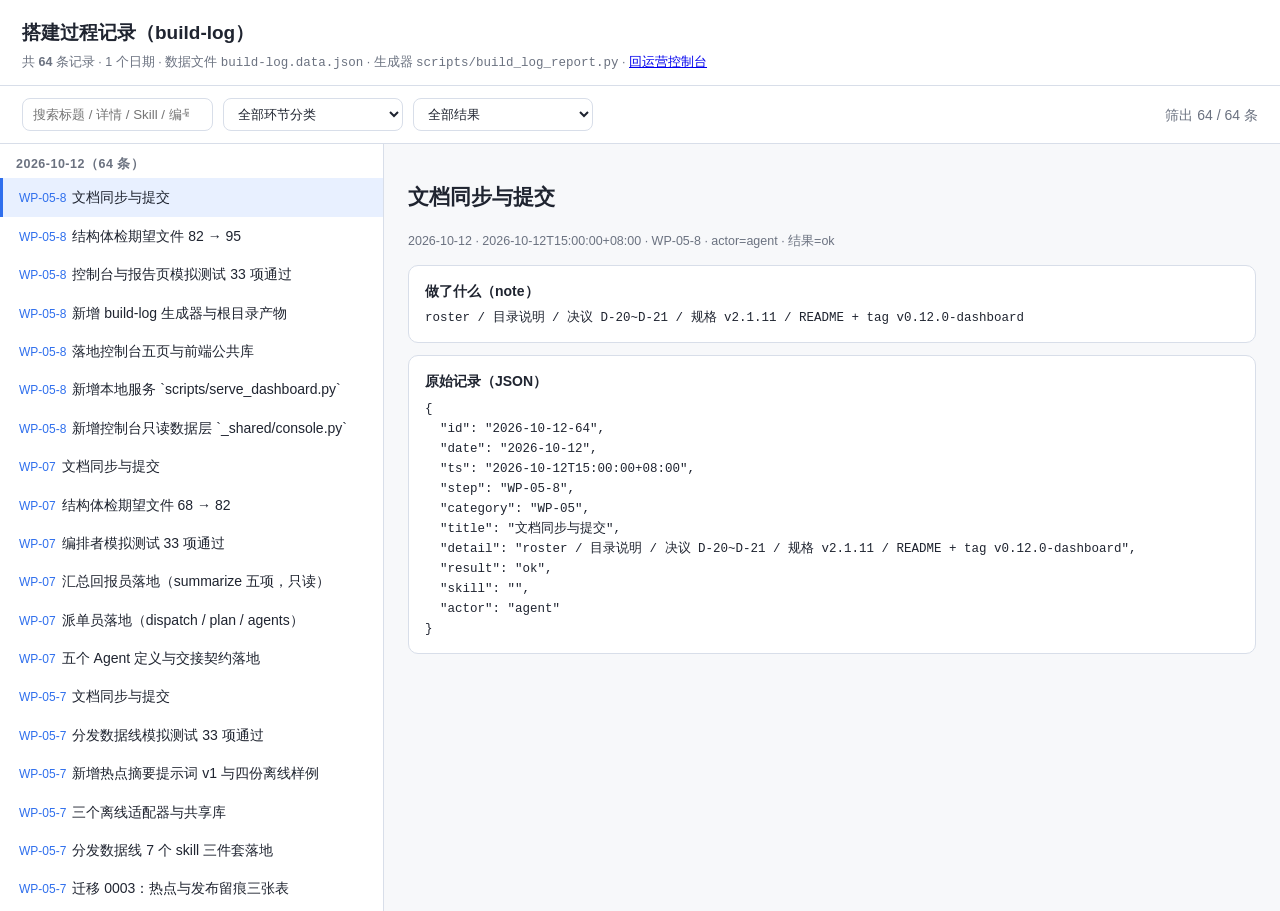
==== build-log.html @ 04adb306 "feat(dashboard): WP-05 步骤 8 —— 运营控制台五页、只读数据层与本地服务、搭建过程报告页（N013）" ====
<!DOCTYPE html>
<!-- 文件用途：搭建过程报告页（build-log）—— 由 scripts/build_log_report.py 从 logs/*.jsonl 生成，不要手改本文件（R-L2-06）。
     页面结构：左侧日期与标题列表（按日期倒序）| 右侧所选条目的实现轨迹 | 顶部搜索与分类查询。
     数据来源：本目录 build-log.data.json（同一份数据也内联在下方，便于 file:// 直接打开）。 -->
<html lang="zh-CN">
<head>
<meta charset="utf-8">
<meta name="viewport" content="width=device-width, initial-scale=1">
<title>搭建过程记录（build-log）</title>
<style>
  /* 区块：全局与排版 */
  :root { color-scheme: light dark; --line: #d8dee9; --bg: #f7f8fa; --fg: #1f2430; --accent: #2f6fed; --muted: #6b7280; }
  * { box-sizing: border-box; }
  body { margin: 0; font: 14px/1.6 -apple-system, "PingFang SC", "Microsoft YaHei", sans-serif; background: var(--bg); color: var(--fg); }
  header { padding: 18px 22px 12px; background: #fff; border-bottom: 1px solid var(--line); }
  h1 { margin: 0 0 4px; font-size: 19px; }
  .sub { color: var(--muted); font-size: 12.5px; }
  /* 区块：搜索与分类查询 */
  .tools { display: flex; gap: 10px; flex-wrap: wrap; padding: 12px 22px; background: #fff; border-bottom: 1px solid var(--line); }
  .tools input, .tools select { padding: 7px 10px; border: 1px solid var(--line); border-radius: 8px; background: #fff; color: var(--fg); min-width: 180px; }
  .tools .count { margin-left: auto; color: var(--muted); align-self: center; }
  /* 区块：左右分栏 */
  main { display: grid; grid-template-columns: minmax(260px, 30%) 1fr; gap: 0; height: calc(100vh - 132px); }
  .left { overflow: auto; border-right: 1px solid var(--line); background: #fff; }
  .right { overflow: auto; padding: 18px 24px; }
  .date { padding: 10px 16px 4px; font-weight: 600; color: var(--muted); font-size: 12.5px; letter-spacing: .04em; }
  .item { display: block; width: 100%; text-align: left; padding: 8px 16px; border: 0; background: none; cursor: pointer; color: inherit; font: inherit; border-left: 3px solid transparent; }
  .item:hover { background: #f0f4ff; }
  .item.active { background: #e8f0ff; border-left-color: var(--accent); }
  .item .step { color: var(--accent); font-size: 12px; margin-right: 6px; }
  .item.bad .step { color: #c0392b; }
  /* 区块：右侧详情 */
  .detail h2 { margin: 0 0 6px; font-size: 17px; }
  .meta { color: var(--muted); font-size: 12.5px; margin-bottom: 14px; }
  .card { background: #fff; border: 1px solid var(--line); border-radius: 10px; padding: 14px 16px; margin-bottom: 12px; }
  .card h3 { margin: 0 0 6px; font-size: 14px; }
  .empty { color: var(--muted); }
  pre { white-space: pre-wrap; word-break: break-word; margin: 0; font-family: ui-monospace, SFMono-Regular, Menlo, monospace; font-size: 12.5px; }
  mark { background: #ffe58f; }
</style>
</head>
<body>
<!-- 区块：页头 -->
<header>
  <h1>搭建过程记录（build-log）</h1>
  <div class="sub">共 <b id="total">64</b> 条记录 · <span id="dates">1</span> 个日期 ·
    数据文件 <code>build-log.data.json</code> · 生成器 <code>scripts/build_log_report.py</code> ·
    <a href="dashboard/index.html">回运营控制台</a></div>
</header>
<!-- 区块：搜索与分类查询 -->
<div class="tools">
  <input id="q" type="search" placeholder="搜索标题 / 详情 / Skill / 编号">
  <select id="cat"><option value="">全部环节分类</option></select>
  <select id="res">
    <option value="">全部结果</option>
    <option value="ok">仅成功（ok）</option>
    <option value="failed">仅失败（failed）</option>
  </select>
  <span class="count" id="count"></span>
</div>
<!-- 区块：左栏日期与标题 / 右栏详情 -->
<main>
  <div class="left" id="left"></div>
  <div class="right" id="right"><p class="empty">从左侧点一条记录看它的实现轨迹。</p></div>
</main>
<script>
// 区块：数据（由生成脚本内联，便于 file:// 直接打开；同一份数据另有 build-log.data.json）
window.BUILD_LOG = {"generated_at": "2026-10-12T13:51:29+08:00", "generator": "scripts/build_log_report.py", "title": "搭建过程记录（build-log）", "total": 64, "dates": [{"date": "2026-10-12", "count": 64, "titles": [{"id": "2026-10-12-64", "title": "文档同步与提交", "step": "WP-05-8", "result": "ok"}, {"id": "2026-10-12-63", "title": "结构体检期望文件 82 → 95", "step": "WP-05-8", "result": "ok"}, {"id": "2026-10-12-62", "title": "控制台与报告页模拟测试 33 项通过", "step": "WP-05-8", "result": "ok"}, {"id": "2026-10-12-61", "title": "新增 build-log 生成器与根目录产物", "step": "WP-05-8", "result": "ok"}, {"id": "2026-10-12-60", "title": "落地控制台五页与前端公共库", "step": "WP-05-8", "result": "ok"}, {"id": "2026-10-12-59", "title": "新增本地服务 `scripts/serve_dashboard.py`", "step": "WP-05-8", "result": "ok"}, {"id": "2026-10-12-58", "title": "新增控制台只读数据层 `_shared/console.py`", "step": "WP-05-8", "result": "ok"}, {"id": "2026-10-12-57", "title": "文档同步与提交", "step": "WP-07", "result": "ok"}, {"id": "2026-10-12-56", "title": "结构体检期望文件 68 → 82", "step": "WP-07", "result": "ok"}, {"id": "2026-10-12-55", "title": "编排者模拟测试 33 项通过", "step": "WP-07", "result": "ok"}, {"id": "2026-10-12-54", "title": "汇总回报员落地（summarize 五项，只读）", "step": "WP-07", "result": "ok"}, {"id": "2026-10-12-53", "title": "派单员落地（dispatch / plan / agents）", "step": "WP-07", "result": "ok"}, {"id": "2026-10-12-52", "title": "五个 Agent 定义与交接契约落地", "step": "WP-07", "result": "ok"}, {"id": "2026-10-12-51", "title": "文档同步与提交", "step": "WP-05-7", "result": "ok"}, {"id": "2026-10-12-50", "title": "分发数据线模拟测试 33 项通过", "step": "WP-05-7", "result": "ok"}, {"id": "2026-10-12-49", "title": "新增热点摘要提示词 v1 与四份离线样例", "step": "WP-05-7", "result": "ok"}, {"id": "2026-10-12-48", "title": "三个离线适配器与共享库", "step": "WP-05-7", "result": "ok"}, {"id": "2026-10-12-47", "title": "分发数据线 7 个 skill 三件套落地", "step": "WP-05-7", "result": "ok"}, {"id": "2026-10-12-46", "title": "迁移 0003：热点与发布留痕三张表", "step": "WP-05-7", "result": "ok"}, {"id": "2026-10-12-45", "title": "文档同步与提交", "step": "WP-05-6", "result": "ok"}, {"id": "2026-10-12-44", "title": "视频线模拟测试 22 项通过", "step": "WP-05-6", "result": "ok"}, {"id": "2026-10-12-43", "title": "新增发布准备提示词 v1 与离线样例", "step": "WP-05-6", "result": "ok"}, {"id": "2026-10-12-42", "title": "新增 5 个视频线 skill", "step": "WP-05-6", "result": "ok"}, {"id": "2026-10-12-41", "title": "适配器层接入本地视频能力", "step": "WP-05-6", "result": "ok"}, {"id": "2026-10-12-40", "title": "视频线开工：实测本机 ffmpeg 9.0.2 并写出 _shared/video.py（合成 / 抽帧 / 体检）", "step": "WP-05-6", "result": "ok"}, {"id": "2026-10-12-39", "title": "文档同步与提交", "step": "WP-05-5", "result": "ok"}, {"id": "2026-10-12-38", "title": "结构体检扩展到 47 项期望文件", "step": "WP-05-5", "result": "ok"}, {"id": "2026-10-12-37", "title": "视觉线模拟测试", "step": "WP-05-5", "result": "ok"}, {"id": "2026-10-12-36", "title": "关口枚举扩展", "step": "WP-05-5", "result": "ok"}, {"id": "2026-10-12-35", "title": "离线图像能力", "step": "WP-05-5", "result": "ok"}, {"id": "2026-10-12-34", "title": "视觉线 4 个 skill 落地", "step": "WP-05-5", "result": "ok"}, {"id": "2026-10-12-33", "title": "结构体检扩展到 38 项期望文件", "step": "WP-05-4", "result": "ok"}, {"id": "2026-10-12-32", "title": "文案线模拟测试", "step": "WP-05-4", "result": "ok"}, {"id": "2026-10-12-31", "title": "提示词升 v2 + 假数据样例库", "step": "WP-05-4", "result": "ok"}, {"id": "2026-10-12-30", "title": "文案线 5 个 skill 落地", "step": "WP-05-4", "result": "ok"}, {"id": "2026-10-12-29", "title": "共享库扩展（recording / hitl / workspace_dir）", "step": "WP-05-4", "result": "ok"}, {"id": "2026-10-12-28", "title": "结构体检脚本扩展（三件套检查）", "step": "WP-05-3", "result": "ok"}, {"id": "2026-10-12-27", "title": "适配器层模拟测试 tests/test_adapters.py", "step": "WP-05-3", "result": "ok"}, {"id": "2026-10-12-26", "title": "适配器同步脚本 scripts/seed_adapters.py", "step": "WP-05-3", "result": "ok"}, {"id": "2026-10-12-25", "title": "统一调用入口 skill", "step": "WP-05-3", "result": "ok"}, {"id": "2026-10-12-24", "title": "提示词模板与注册表 skill", "step": "WP-05-3", "result": "ok"}, {"id": "2026-10-12-23", "title": "共享运行库 .dsh/skills/_shared/", "step": "WP-05-3", "result": "ok"}, {"id": "2026-10-12-22", "title": "适配器登记表 templates/adapters/registry.json", "step": "WP-05-3", "result": "ok"}, {"id": "2026-10-12-21", "title": "建本地库 db/app.db", "step": "WP-05-2", "result": "ok"}, {"id": "2026-10-12-20", "title": "数据库模拟测试 tests/test_db.py", "step": "WP-05-2", "result": "ok"}, {"id": "2026-10-12-19", "title": "建库脚本 scripts/db_init.py", "step": "WP-05-2", "result": "ok"}, {"id": "2026-10-12-18", "title": "生成首次迁移与种子数据", "step": "WP-05-2", "result": "ok"}, {"id": "2026-10-12-17", "title": "设计并落盘数据库结构 db/schema.sql", "step": "WP-05-2", "result": "ok"}, {"id": "2026-10-12-16", "title": "依实测修订 skill 三件套规则", "step": "WP-05-1", "result": "ok"}, {"id": "2026-10-12-15", "title": "结构体检脚本首次运行", "step": "WP-05-1", "result": "ok"}, {"id": "2026-10-12-14", "title": "产出目录及文件说明与索引文档", "step": "WP-05-1", "result": "ok"}, {"id": "2026-10-12-13", "title": "建顶层目录骨架与各目录 README", "step": "WP-05-1", "result": "ok"}, {"id": "2026-10-12-12", "title": "实测 DSH skill 发现机制（探针）", "step": "WP-05-1", "result": "ok"}, {"id": "2026-10-12-11", "title": "确认目录方案", "step": "WP-05-1", "result": "ok"}, {"id": "2026-10-12-10", "title": "提交推送分环节图与设计文档", "step": "N004", "result": "ok"}, {"id": "2026-10-12-9", "title": "Skill 岗位与数量设计 + README 契约 + 目录结构提案", "step": "N004", "result": "ok"}, {"id": "2026-10-12-8", "title": "产出 4 张分环节操作流程图", "step": "N004", "result": "ok"}, {"id": "2026-10-12-7", "title": "提交推送整体流程图", "step": "N003", "result": "ok"}, {"id": "2026-10-12-6", "title": "登记 archify browser-check 环境限制", "step": "N003", "result": "blocked"}, {"id": "2026-10-12-5", "title": "产出整体运营流程图 FLOW-OVERALL", "step": "N003", "result": "ok"}, {"id": "2026-10-12-4", "title": "git init + 首推 GitHub 远端与基线 tag", "step": "N002", "result": "ok"}, {"id": "2026-10-12-3", "title": "S1~S14 与 Q-1~Q-19 全部落定，规格冻结", "step": "N002", "result": "ok"}, {"id": "2026-10-12-2", "title": "提出 14 条完善建议 S1~S14 与 5 个阻塞项", "step": "N001", "result": "ok"}, {"id": "2026-10-12-1", "title": "梳理自媒体创作运营团队三层需求，重写需求规格", "step": "N001", "result": "ok"}]}], "entries": [{"id": "2026-10-12-64", "date": "2026-10-12", "ts": "2026-10-12T15:00:00+08:00", "step": "WP-05-8", "category": "WP-05", "title": "文档同步与提交", "detail": "roster / 目录说明 / 决议 D-20~D-21 / 规格 v2.1.11 / README + tag v0.12.0-dashboard", "result": "ok", "skill": "", "actor": "agent"}, {"id": "2026-10-12-63", "date": "2026-10-12", "ts": "2026-10-12T15:00:00+08:00", "step": "WP-05-8", "category": "WP-05", "title": "结构体检期望文件 82 → 95", "detail": "scripts/structure_check.py：expected_files=95、problems=[]", "result": "ok", "skill": "", "actor": "agent"}, {"id": "2026-10-12-62", "date": "2026-10-12", "ts": "2026-10-12T15:00:00+08:00", "step": "WP-05-8", "category": "WP-05", "title": "控制台与报告页模拟测试 33 项通过", "detail": "tests/test_dashboard.py：数据层口径 / 坏行不致命 / 白名单与路径越界 / 静态页可达 / 页面能走到四页与报告页（累计 230 项）", "result": "ok", "skill": "", "actor": "agent"}, {"id": "2026-10-12-61", "date": "2026-10-12", "ts": "2026-10-12T15:00:00+08:00", "step": "WP-05-8", "category": "WP-05", "title": "新增 build-log 生成器与根目录产物", "detail": "`scripts/build_log_report.py` 扫 `logs/*.jsonl` 生成仓库根 `build-log.html` + `build-log.data.json`（57 条记录、数据内联可 file:// 打开，R-L2-05/R-L2-06）", "result": "ok", "skill": "", "actor": "agent"}, {"id": "2026-10-12-60", "date": "2026-10-12", "ts": "2026-10-12T15:00:00+08:00", "step": "WP-05-8", "category": "WP-05", "title": "落地控制台五页与前端公共库", "detail": "总览 / 任务流转 / 文案生成（关口① 三选一对比卡）/ 发布操作 / 数据与复盘 + `dashboard/assets/{app.js,style.css}`（保留区块注释，R-L2-08）", "result": "ok", "skill": "", "actor": "agent"}, {"id": "2026-10-12-59", "date": "2026-10-12", "ts": "2026-10-12T15:00:00+08:00", "step": "WP-05-8", "category": "WP-05", "title": "新增本地服务 `scripts/serve_dashboard.py`", "detail": "只监听 127.0.0.1:8787；`/api/health|snapshot|task|copy|artifacts` 只读，`/api/run` 按白名单调 skill，页面参数禁传 --db/--allow-paid（C-09）", "result": "ok", "skill": "", "actor": "agent"}, {"id": "2026-10-12-58", "date": "2026-10-12", "ts": "2026-10-12T15:00:00+08:00", "step": "WP-05-8", "category": "WP-05", "title": "新增控制台只读数据层 `_shared/console.py`", "detail": "环节 / 状态 / 关口中文口径、任务总览、环节看板、人工待办、发布队列、指标、热点、轨迹、日志读取（不写任何库表）", "result": "ok", "skill": "", "actor": "agent"}, {"id": "2026-10-12-57", "date": "2026-10-12", "ts": "2026-10-12T14:00:00+08:00", "step": "WP-07", "category": "WP-07", "title": "文档同步与提交", "detail": "roster / 目录说明 / 决议 D-17~D-19 / 规格 v2.1.10 / README + tag v0.11.0-agents", "result": "ok", "skill": "", "actor": "agent"}, {"id": "2026-10-12-56", "date": "2026-10-12", "ts": "2026-10-12T14:00:00+08:00", "step": "WP-07", "category": "WP-07", "title": "结构体检期望文件 68 → 82", "detail": "scripts/structure_check.py：expected_files=82、problems=[]、25 个 skill 三件套齐全", "result": "ok", "skill": "", "actor": "agent"}, {"id": "2026-10-12-55", "date": "2026-10-12", "ts": "2026-10-12T14:00:00+08:00", "step": "WP-07", "category": "WP-07", "title": "编排者模拟测试 33 项通过", "detail": "tests/test_orchestrator.py（含契约反例：缺 done 段与假 Skill 目录都能被挑出）；累计 197 项", "result": "ok", "skill": "", "actor": "agent"}, {"id": "2026-10-12-54", "date": "2026-10-12", "ts": "2026-10-12T14:00:00+08:00", "step": "WP-07", "category": "WP-07", "title": "汇总回报员落地（summarize 五项，只读）", "detail": "当前环节 / 已完成步骤 / 待办关口 / 关键产物 / 下一步找谁；缺口照实写、不代答关口、不改任务状态", "result": "ok", "skill": "summary-writer", "actor": "agent"}, {"id": "2026-10-12-53", "date": "2026-10-12", "ts": "2026-10-12T14:00:00+08:00", "step": "WP-07", "category": "WP-07", "title": "派单员落地（dispatch / plan / agents）", "detail": "建话题 + 任务 + 派单书两份（kind=manifest role=dispatch prompt_version=none）；未知平台/非法字数/未知任务退出码 2；plan 按当前环节路由", "result": "ok", "skill": "task-decomposer", "actor": "agent"}, {"id": "2026-10-12-52", "date": "2026-10-12", "ts": "2026-10-12T14:00:00+08:00", "step": "WP-07", "category": "WP-07", "title": "五个 Agent 定义与交接契约落地", "detail": "agents/orchestrator/config.yml（契约唯一事实源：五 Agent 档案 + 三段契约 + 五个关口 + 环节路由）；agents/{orchestrator,copy-agent,visual-agent,video-agent,publish-agent}/README.md", "result": "ok", "skill": "artifact-recorder", "actor": "agent"}, {"id": "2026-10-12-51", "date": "2026-10-12", "ts": "2026-10-12T13:30:00+08:00", "step": "WP-05-7", "category": "WP-05", "title": "文档同步与提交", "detail": "roster / 目录说明 / 决议 D-15、D-16 / 规格 v2.1.9 / README + tag v0.10.0-publish-line", "result": "ok", "skill": "", "actor": "agent"}, {"id": "2026-10-12-50", "date": "2026-10-12", "ts": "2026-10-12T13:30:00+08:00", "step": "WP-05-7", "category": "WP-05", "title": "分发数据线模拟测试 33 项通过", "detail": "含热点采集与批次去重、汇总表与 CSV、飞书降级导出、只填写不提交（C-08）、关口③ 授权与回填、指标同键更新、复盘报告与红线阻断；累计 164 项", "result": "ok", "skill": "", "actor": "agent"}, {"id": "2026-10-12-49", "date": "2026-10-12", "ts": "2026-10-12T13:30:00+08:00", "step": "WP-05-7", "category": "WP-05", "title": "新增热点摘要提示词 v1 与四份离线样例", "detail": "templates/prompts/hotspot-summarize.md；templates/mock/{hotspot-source.v1.json,hotspot-summarize.v1.txt,metrics.v1.json,review-report.v1.txt}（库内 7 份模板）", "result": "ok", "skill": "", "actor": "agent"}, {"id": "2026-10-12-48", "date": "2026-10-12", "ts": "2026-10-12T13:30:00+08:00", "step": "WP-05-7", "category": "WP-05", "title": "三个离线适配器与共享库", "detail": "browser.local-fixture / browser.fill-plan / metrics.local-fixture；_shared/hotspots.py、_shared/metrics.py、_shared/publish_guard.py", "result": "ok", "skill": "", "actor": "agent"}, {"id": "2026-10-12-47", "date": "2026-10-12", "ts": "2026-10-12T13:30:00+08:00", "step": "WP-05-7", "category": "WP-05", "title": "分发数据线 7 个 skill 三件套落地", "detail": "hotspot-collector、table-builder、feishu-sync、browser-publisher、metrics-collector、review-reporter、publish-guard（累计 23 个目录）", "result": "ok", "skill": "", "actor": "agent"}, {"id": "2026-10-12-46", "date": "2026-10-12", "ts": "2026-10-12T13:30:00+08:00", "step": "WP-05-7", "category": "WP-05", "title": "迁移 0003：热点与发布留痕三张表", "detail": "hotspot_batches / hotspot_items / publish_records；库表 13→16，迁移链与 schema.sql 结构一致", "result": "ok", "skill": "", "actor": "agent"}, {"id": "2026-10-12-45", "date": "2026-10-12", "ts": "2026-10-12T12:40:00+08:00", "step": "WP-05-6", "category": "WP-05", "title": "文档同步与提交", "detail": "roster / 目录说明 / 决议 D-13、D-14 / 规格 v2.1.8 / README + tag v0.9.0-video-line", "result": "ok", "skill": "", "actor": "agent"}, {"id": "2026-10-12-44", "date": "2026-10-12", "ts": "2026-10-12T12:40:00+08:00", "step": "WP-05-6", "category": "WP-05", "title": "视频线模拟测试 22 项通过", "detail": "含整线连跑、关口② 参数生效、红线拒绝绝对化用语、video 链离线终点", "result": "ok", "skill": "", "actor": "agent"}, {"id": "2026-10-12-43", "date": "2026-10-12", "ts": "2026-10-12T12:40:00+08:00", "step": "WP-05-6", "category": "WP-05", "title": "新增发布准备提示词 v1 与离线样例", "detail": "templates/prompts/publish-prep.md、templates/mock/publish-prep.v1.txt（库内 6 份模板）", "result": "ok", "skill": "", "actor": "agent"}, {"id": "2026-10-12-42", "date": "2026-10-12", "ts": "2026-10-12T12:40:00+08:00", "step": "WP-05-6", "category": "WP-05", "title": "新增 5 个视频线 skill", "detail": "三件套齐全（SKILL.md + README.md + run.py）", "result": "ok", "skill": "asset-packager / image-to-video / auto-editor / video-exporter / title-cover-prep", "actor": "agent"}, {"id": "2026-10-12-41", "date": "2026-10-12", "ts": "2026-10-12T12:40:00+08:00", "step": "WP-05-6", "category": "WP-05", "title": "适配器层接入本地视频能力", "detail": "video.ffmpeg implemented=true（ffmpeg_render / ffmpeg_slideshow 两个运行时），video 链离线终点 = 本地 ffmpeg", "result": "ok", "skill": "", "actor": "agent"}, {"id": "2026-10-12-40", "date": "2026-10-12", "ts": "2026-10-12T12:40:00+08:00", "step": "WP-05-6", "category": "WP-05", "title": "视频线开工：实测本机 ffmpeg 9.0.2 并写出 _shared/video.py（合成 / 抽帧 / 体检）", "detail": "踩坑：ffmpeg 9 移除 -vsync；concat 清单必须写绝对路径", "result": "ok", "skill": "", "actor": "agent"}, {"id": "2026-10-12-39", "date": "2026-10-12", "ts": "2026-10-12T11:40:00+08:00", "step": "WP-05-5", "category": "WP-05", "title": "文档同步与提交", "detail": "roster / 目录说明 / 决议 / 规格 / README + tag v0.8.0-visual-line", "result": "ok", "skill": "", "actor": "agent"}, {"id": "2026-10-12-38", "date": "2026-10-12", "ts": "2026-10-12T11:40:00+08:00", "step": "WP-05-5", "category": "WP-05", "title": "结构体检扩展到 47 项期望文件", "detail": "scripts/structure_check.py ok=True", "result": "ok", "skill": "", "actor": "agent"}, {"id": "2026-10-12-37", "date": "2026-10-12", "ts": "2026-10-12T11:40:00+08:00", "step": "WP-05-5", "category": "WP-05", "title": "视觉线模拟测试", "detail": "tests/test_visual_line.py 21 项通过", "result": "ok", "skill": "", "actor": "agent"}, {"id": "2026-10-12-36", "date": "2026-10-12", "ts": "2026-10-12T11:40:00+08:00", "step": "WP-05-5", "category": "WP-05", "title": "关口枚举扩展", "detail": "hitl_events.gate 由 3 值扩到 5 值，迁移 0002 重建表", "result": "ok", "skill": "", "actor": "agent"}, {"id": "2026-10-12-35", "date": "2026-10-12", "ts": "2026-10-12T11:40:00+08:00", "step": "WP-05-5", "category": "WP-05", "title": "离线图像能力", "detail": "新增 _shared/images.py；image 链新增 image.placeholder；split.grid-slicer 接上本地运行时", "result": "ok", "skill": "", "actor": "agent"}, {"id": "2026-10-12-34", "date": "2026-10-12", "ts": "2026-10-12T11:40:00+08:00", "step": "WP-05-5", "category": "WP-05", "title": "视觉线 4 个 skill 落地", "detail": "reference-image-builder / grid-image-builder / image-splitter / image-consistency-checker 三件套齐全", "result": "ok", "skill": "", "actor": "agent"}, {"id": "2026-10-12-33", "date": "2026-10-12", "ts": "2026-10-12T10:20:00+08:00", "step": "WP-05-4", "category": "WP-05", "title": "结构体检扩展到 38 项期望文件", "detail": "scripts/structure_check.py ok=True", "result": "ok", "skill": "", "actor": "agent"}, {"id": "2026-10-12-32", "date": "2026-10-12", "ts": "2026-10-12T10:20:00+08:00", "step": "WP-05-4", "category": "WP-05", "title": "文案线模拟测试", "detail": "tests/test_copy_line.py 24 项通过", "result": "ok", "skill": "", "actor": "agent"}, {"id": "2026-10-12-31", "date": "2026-10-12", "ts": "2026-10-12T10:20:00+08:00", "step": "WP-05-4", "category": "WP-05", "title": "提示词升 v2 + 假数据样例库", "detail": "templates/prompts/*.md v2；templates/mock/ 三份", "result": "ok", "skill": "", "actor": "agent"}, {"id": "2026-10-12-30", "date": "2026-10-12", "ts": "2026-10-12T10:20:00+08:00", "step": "WP-05-4", "category": "WP-05", "title": "文案线 5 个 skill 落地", "detail": "copy-writer / storyboard-builder / artifact-recorder / hitl-gate / storyboard-validator", "result": "ok", "skill": "", "actor": "agent"}, {"id": "2026-10-12-29", "date": "2026-10-12", "ts": "2026-10-12T10:20:00+08:00", "step": "WP-05-4", "category": "WP-05", "title": "共享库扩展（recording / hitl / workspace_dir）", "detail": "五张留痕表唯一写入口 + 三类关口逻辑下沉 _shared", "result": "ok", "skill": "", "actor": "agent"}, {"id": "2026-10-12-28", "date": "2026-10-12", "ts": "2026-10-12T07:40:00+08:00", "step": "WP-05-3", "category": "WP-05", "title": "结构体检脚本扩展（三件套检查）", "detail": "新增 check_skill_triplets()：SKILL.md+README.md+run.py 齐全、frontmatter name 与目录名一致；EXPECTED_ROOT_FILES 增至 34 项；体检退出码 0", "result": "ok", "skill": "", "actor": "agent"}, {"id": "2026-10-12-27", "date": "2026-10-12", "ts": "2026-10-12T07:35:00+08:00", "step": "WP-05-3", "category": "WP-05", "title": "适配器层模拟测试 tests/test_adapters.py", "detail": "34 项全部通过：登记表自洽（含 implemented 与运行时双向一致、链尾离线兜底）、降级行为、零付费门禁、人工兜底、模板渲染与自检、同步与两个 skill 的命令行；全套 62 项（28+33）", "result": "ok", "skill": "", "actor": "agent"}, {"id": "2026-10-12-26", "date": "2026-10-12", "ts": "2026-10-12T07:28:00+08:00", "step": "WP-05-3", "category": "WP-05", "title": "适配器同步脚本 scripts/seed_adapters.py", "detail": "registry.json → adapter_registry 表；--check 只比对不写库；已同步 19 条，比对一致", "result": "ok", "skill": "", "actor": "agent"}, {"id": "2026-10-12-25", "date": "2026-10-12", "ts": "2026-10-12T07:20:00+08:00", "step": "WP-05-3", "category": "WP-05", "title": "统一调用入口 skill", "detail": "run.py 提供 chains|chain/adapters/generate/call；默认零付费（C-09）；全链失败转人工并逐条记录 adapter=status", "result": "ok", "skill": "llm-adapter", "actor": "agent"}, {"id": "2026-10-12-24", "date": "2026-10-12", "ts": "2026-10-12T07:12:00+08:00", "step": "WP-05-3", "category": "WP-05", "title": "提示词模板与注册表 skill", "detail": "templates/prompts/ 三份（copy-generate/storyboard-split/review-report，frontmatter 含 prompt_key/version/variables）；run.py 提供 list/get/render/check/sync；会话技能目录已即时可见", "result": "ok", "skill": "prompt-registry", "actor": "agent"}, {"id": "2026-10-12-23", "date": "2026-10-12", "ts": "2026-10-12T07:05:00+08:00", "step": "WP-05-3", "category": "WP-05", "title": "共享运行库 .dsh/skills/_shared/", "detail": "adapter_runtime.py（降级链 + 零付费门禁 + 实际适配器记录）、prompt_templates.py、env_file.py；不是 skill（无 SKILL.md，DSH 不加载，体检脚本豁免三件套检查）", "result": "ok", "skill": "_shared", "actor": "agent"}, {"id": "2026-10-12-22", "date": "2026-10-12", "ts": "2026-10-12T07:00:00+08:00", "step": "WP-05-3", "category": "WP-05", "title": "适配器登记表 templates/adapters/registry.json", "detail": "7 类服务共 19 条声明（含 llm.manual 人工兜底）；每条含能力/是否要密钥/是否计费/失败特征/降级顺序/是否已接入；换服务只改此文件（R-L2-14/16）", "result": "ok", "skill": "", "actor": "agent"}, {"id": "2026-10-12-21", "date": "2026-10-12", "ts": "2026-10-12T06:12:00+08:00", "step": "WP-05-2", "category": "WP-05", "title": "建本地库 db/app.db", "detail": "python3 scripts/db_init.py → 13 表 2 视图 4 条平台模板；数据库二进制按 R-L1-04 不入库", "result": "ok", "skill": "", "actor": "agent"}, {"id": "2026-10-12-20", "date": "2026-10-12", "ts": "2026-10-12T06:10:00+08:00", "step": "WP-05-2", "category": "WP-05", "title": "数据库模拟测试 tests/test_db.py", "detail": "28 项全部通过：结构可建/迁移链与 schema 一致/幂等/种子幂等/24 条分镜上限与编号唯一/3 套文案与套号唯一/软删保留行/枚举与触发器生效/外键生效/视图可用/建库脚本可用", "result": "ok", "skill": "", "actor": "agent"}, {"id": "2026-10-12-19", "date": "2026-10-12", "ts": "2026-10-12T06:05:00+08:00", "step": "WP-05-2", "category": "WP-05", "title": "建库脚本 scripts/db_init.py", "detail": "支持 --from-migrations 走迁移链、--db 指定路径、--force 重建、--no-seed；默认读 .env 的 DB_PATH，兜底 db/app.db", "result": "ok", "skill": "", "actor": "agent"}, {"id": "2026-10-12-18", "date": "2026-10-12", "ts": "2026-10-12T06:02:00+08:00", "step": "WP-05-2", "category": "WP-05", "title": "生成首次迁移与种子数据", "detail": "db/migrations/0001_init.sql（与 schema.sql 同构并登记 schema_migrations）、db/seed/0001_platform_templates.sql（抖音/小红书/B站/视频号）", "result": "ok", "skill": "", "actor": "agent"}, {"id": "2026-10-12-17", "date": "2026-10-12", "ts": "2026-10-12T06:00:00+08:00", "step": "WP-05-2", "category": "WP-05", "title": "设计并落盘数据库结构 db/schema.sql", "detail": "13 张表（topics/tasks/copy_variants/storyboards/step_runs/artifacts/hitl_events/metrics/adapter_registry/platform_templates/prompt_versions/versions/schema_migrations）+ 2 视图（v_task_progress/v_pending_publish）+ 3 触发器（失败必须写原因/选定套号 1-3/媒体产物大小非零）；全部枚举字段带 CHECK（R-7-02）", "result": "ok", "skill": "", "actor": "agent"}, {"id": "2026-10-12-16", "date": "2026-10-12", "ts": "2026-10-12T05:25:00+08:00", "step": "WP-05-1", "category": "WP-05", "title": "依实测修订 skill 三件套规则", "detail": "skill-roster.md §2 与 skill-readme-contract.md §1.1：SKILL.md（DSH 入口）+ README.md（九段模板）+ run.py", "result": "ok", "skill": "", "actor": "agent"}, {"id": "2026-10-12-15", "date": "2026-10-12", "ts": "2026-10-12T05:20:00+08:00", "step": "WP-05-1", "category": "WP-05", "title": "结构体检脚本首次运行", "detail": "python3 scripts/structure_check.py → 12 目录 + 11 必需文件 + 说明文档覆盖 + 禁止项全部通过，退出码 0", "result": "ok", "skill": "", "actor": "agent"}, {"id": "2026-10-12-14", "date": "2026-10-12", "ts": "2026-10-12T05:15:00+08:00", "step": "WP-05-1", "category": "WP-05", "title": "产出目录及文件说明与索引文档", "detail": "docs/directory-and-files.md、docs/README.md、docs/decision-log.md（D-01~D-08）、.archify/README.md、.env.example", "result": "ok", "skill": "", "actor": "agent"}, {"id": "2026-10-12-13", "date": "2026-10-12", "ts": "2026-10-12T05:10:00+08:00", "step": "WP-05-1", "category": "WP-05", "title": "建顶层目录骨架与各目录 README", "detail": "agents/ .dsh/skills/ db/ dashboard/ workflows/ templates/ scripts/ tests/ logs/ workspace/ 全部含「用途：」行说明", "result": "ok", "skill": "", "actor": "agent"}, {"id": "2026-10-12-12", "date": "2026-10-12", "ts": "2026-10-12T05:05:00+08:00", "step": "WP-05-1", "category": "WP-05", "title": "实测 DSH skill 发现机制（探针）", "detail": "工作区 .dsh/skills/ 即 DSH 技能根目录，入口文件为 SKILL.md（YAML frontmatter: name/description）；探针加载成功并已删除", "result": "ok", "skill": "probe-discovery", "actor": "agent"}, {"id": "2026-10-12-11", "date": "2026-10-12", "ts": "2026-10-12T05:00:00+08:00", "step": "WP-05-1", "category": "WP-05", "title": "确认目录方案", "detail": "用户逐字：目录按提案建 + 保留 .dsh/skills + 同意分步", "result": "ok", "skill": "", "actor": "user"}, {"id": "2026-10-12-10", "date": "2026-10-12", "ts": "2026-10-12T04:45:00+08:00", "step": "N004", "category": "N004", "title": "提交推送分环节图与设计文档", "detail": "346e8a9 + tag v0.3.0-line-flows", "result": "ok", "skill": "", "actor": "agent"}, {"id": "2026-10-12-9", "date": "2026-10-12", "ts": "2026-10-12T04:42:00+08:00", "step": "N004", "category": "N004", "title": "Skill 岗位与数量设计 + README 契约 + 目录结构提案", "detail": "18 执行岗 + 7 支撑件 = 25 个目录；九段 README 模板 + 机器可判定词汇表；目录提案待用户确认", "result": "ok", "skill": "", "actor": "agent"}, {"id": "2026-10-12-8", "date": "2026-10-12", "ts": "2026-10-12T04:40:00+08:00", "step": "N004", "category": "N004", "title": "产出 4 张分环节操作流程图", "detail": "文案线 FLOW-1 / 视觉线 FLOW-2·3 / 视频线 FLOW-4·5 / 分发数据线 FLOW-6·7·8；4 张均 render 成功且 check ok=true、composition=pass", "result": "ok", "skill": "archify", "actor": "agent"}, {"id": "2026-10-12-7", "date": "2026-10-12", "ts": "2026-10-12T04:35:00+08:00", "step": "N003", "category": "N003", "title": "提交推送整体流程图", "detail": "c6f8d57 + tag v0.2.0-flow-overall", "result": "ok", "skill": "", "actor": "agent"}, {"id": "2026-10-12-6", "date": "2026-10-12", "ts": "2026-10-12T04:32:00+08:00", "step": "N003", "category": "N003", "title": "登记 archify browser-check 环境限制", "detail": "Chrome 沙箱初始化失败（Failed to initialize sandbox / GPU process isn't usable）→ browser-check 不可用；处置：render + check + headless 截图人工核对，登记为 Action A-09，不静默跳过（R-L2-18）", "result": "blocked", "skill": "", "actor": "agent"}, {"id": "2026-10-12-5", "date": "2026-10-12", "ts": "2026-10-12T04:30:00+08:00", "step": "N003", "category": "N003", "title": "产出整体运营流程图 FLOW-OVERALL", "detail": "workflow 类型 16 版均不可用（中文标签 + 6 列网格 + showcase 构图门冲突），改用 architecture 类型；.archify/FLOW-OVERALL-20261012/overall-operations.html，archify check ok=true", "result": "ok", "skill": "archify", "actor": "agent"}, {"id": "2026-10-12-4", "date": "2026-10-12", "ts": "2026-10-12T04:05:00+08:00", "step": "N002", "category": "N002", "title": "git init + 首推 GitHub 远端与基线 tag", "detail": "1193eee + tag v0.1.0-spec-frozen → https://github.com/theyejin/agentFrame.git", "result": "ok", "skill": "", "actor": "agent"}, {"id": "2026-10-12-3", "date": "2026-10-12", "ts": "2026-10-12T04:00:00+08:00", "step": "N002", "category": "N002", "title": "S1~S14 与 Q-1~Q-19 全部落定，规格冻结", "detail": "requirements-spec.md 升 v2.1-frozen；决策记录 §11 取代「待确认问题」；新增 §15 变更同步检查表与附录 A", "result": "ok", "skill": "", "actor": "agent"}, {"id": "2026-10-12-2", "date": "2026-10-12", "ts": "2026-10-12T02:20:00+08:00", "step": "N001", "category": "N001", "title": "提出 14 条完善建议 S1~S14 与 5 个阻塞项", "detail": "待用户处置：Q-1/Q-2/Q-10/Q-15/Q-16", "result": "ok", "skill": "", "actor": "agent"}, {"id": "2026-10-12-1", "date": "2026-10-12", "ts": "2026-10-12T02:10:00+08:00", "step": "N001", "category": "N001", "title": "梳理自媒体创作运营团队三层需求，重写需求规格", "detail": "docs/requirements-spec.md 升 v2.0：新增 §3 讨论留痕制度、§5.2.1 三层边界、§5.3.1 注释规范、§7 数据模型、Q-1~Q-19；新建 docs/discussion-record.md", "result": "ok", "skill": "", "actor": "agent"}]};

// 区块：状态与工具函数
const state = { q: "", cat: "", res: "", active: null };
const esc = (s) => String(s == null ? "" : s).replace(/[&<>"]/g, (c) => ({ "&": "&amp;", "<": "&lt;", ">": "&gt;", '"': "&quot;" }[c]));
const hit = (entry) => {
  const q = state.q.trim().toLowerCase();
  if (state.cat && entry.category !== state.cat) return false;
  if (state.res && entry.result !== state.res) return false;
  if (!q) return true;
  return [entry.title, entry.detail, entry.skill, entry.step, entry.id, entry.date].join(" ").toLowerCase().includes(q);
};

// 区块：渲染左栏（日期倒序，日期下挂标题条目）
function renderLeft() {
  const rows = window.BUILD_LOG.entries.filter(hit);
  const byDate = new Map();
  rows.forEach((entry) => {
    if (!byDate.has(entry.date)) byDate.set(entry.date, []);
    byDate.get(entry.date).push(entry);
  });
  const left = document.getElementById("left");
  left.innerHTML = "";
  [...byDate.keys()].sort().reverse().forEach((date) => {
    const head = document.createElement("div");
    head.className = "date";
    head.textContent = date + "（" + byDate.get(date).length + " 条）";
    left.appendChild(head);
    byDate.get(date).forEach((entry) => {
      const button = document.createElement("button");
      button.className = "item" + (entry.result === "failed" ? " bad" : "") + (state.active === entry.id ? " active" : "");
      button.innerHTML = '<span class="step">' + esc(entry.step) + '</span>' + esc(entry.title);
      button.onclick = () => { state.active = entry.id; renderLeft(); renderRight(entry); };
      left.appendChild(button);
    });
  });
  document.getElementById("count").textContent = "筛出 " + rows.length + " / " + window.BUILD_LOG.total + " 条";
  if (!rows.length) left.innerHTML = '<p class="empty" style="padding:16px">没有匹配的记录。</p>';
}

// 区块：渲染右栏（所选条目的实现轨迹）
function renderRight(entry) {
  const box = document.getElementById("right");
  box.innerHTML = "";
  const h2 = document.createElement("h2");
  h2.textContent = entry.title;
  const meta = document.createElement("div");
  meta.className = "meta";
  meta.textContent = [entry.date, entry.ts, entry.step, entry.skill ? "skill=" + entry.skill : "", "actor=" + entry.actor, "结果=" + entry.result].filter(Boolean).join(" · ");
  box.append(h2, meta);
  [["做了什么（note）", entry.detail], ["原始记录（JSON）", JSON.stringify(entry, null, 2)]].forEach(([name, body]) => {
    const card = document.createElement("div");
    card.className = "card";
    card.innerHTML = "<h3>" + esc(name) + "</h3><pre>" + esc(body) + "</pre>";
    box.appendChild(card);
  });
}

// 区块：初始化（分类下拉、搜索联动、默认选中最新一条）
function init() {
  const cats = [...new Set(window.BUILD_LOG.entries.map((entry) => entry.category))].sort();
  const cat = document.getElementById("cat");
  cats.forEach((name) => { const option = document.createElement("option"); option.value = name; option.textContent = name; cat.appendChild(option); });
  document.getElementById("q").oninput = (event) => { state.q = event.target.value; renderLeft(); };
  cat.onchange = (event) => { state.cat = event.target.value; renderLeft(); };
  document.getElementById("res").onchange = (event) => { state.res = event.target.value; renderLeft(); };
  renderLeft();
  const first = window.BUILD_LOG.entries.find(hit);
  if (first) { state.active = first.id; renderLeft(); renderRight(first); }
}
init();
</script>
</body>
</html>
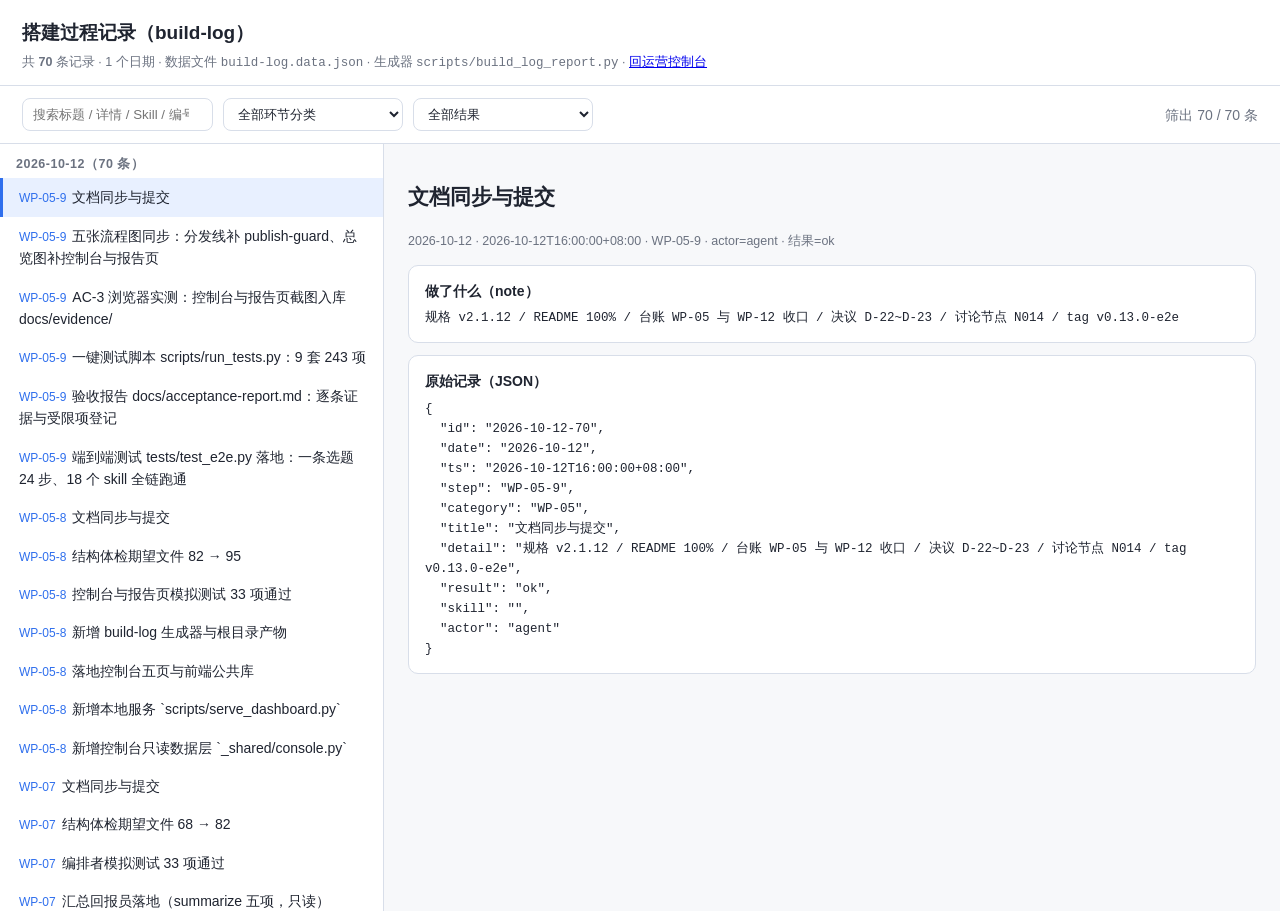
==== commit 20be615c: "feat(e2e): WP-05 步骤 9 —— 端到端验收（一条选题全链跑通 + AC-1~AC-7 报告 + 一键测试）、图表同步与文档收口（N014）" ====
--- a/build-log.html
+++ b/build-log.html
@@ -43,7 +43,7 @@
 <!-- 区块：页头 -->
 <header>
   <h1>搭建过程记录（build-log）</h1>
-  <div class="sub">共 <b id="total">64</b> 条记录 · <span id="dates">1</span> 个日期 ·
+  <div class="sub">共 <b id="total">70</b> 条记录 · <span id="dates">1</span> 个日期 ·
     数据文件 <code>build-log.data.json</code> · 生成器 <code>scripts/build_log_report.py</code> ·
     <a href="dashboard/index.html">回运营控制台</a></div>
 </header>
@@ -65,7 +65,7 @@
 </main>
 <script>
 // 区块：数据（由生成脚本内联，便于 file:// 直接打开；同一份数据另有 build-log.data.json）
-window.BUILD_LOG = {"generated_at": "2026-10-12T13:51:29+08:00", "generator": "scripts/build_log_report.py", "title": "搭建过程记录（build-log）", "total": 64, "dates": [{"date": "2026-10-12", "count": 64, "titles": [{"id": "2026-10-12-64", "title": "文档同步与提交", "step": "WP-05-8", "result": "ok"}, {"id": "2026-10-12-63", "title": "结构体检期望文件 82 → 95", "step": "WP-05-8", "result": "ok"}, {"id": "2026-10-12-62", "title": "控制台与报告页模拟测试 33 项通过", "step": "WP-05-8", "result": "ok"}, {"id": "2026-10-12-61", "title": "新增 build-log 生成器与根目录产物", "step": "WP-05-8", "result": "ok"}, {"id": "2026-10-12-60", "title": "落地控制台五页与前端公共库", "step": "WP-05-8", "result": "ok"}, {"id": "2026-10-12-59", "title": "新增本地服务 `scripts/serve_dashboard.py`", "step": "WP-05-8", "result": "ok"}, {"id": "2026-10-12-58", "title": "新增控制台只读数据层 `_shared/console.py`", "step": "WP-05-8", "result": "ok"}, {"id": "2026-10-12-57", "title": "文档同步与提交", "step": "WP-07", "result": "ok"}, {"id": "2026-10-12-56", "title": "结构体检期望文件 68 → 82", "step": "WP-07", "result": "ok"}, {"id": "2026-10-12-55", "title": "编排者模拟测试 33 项通过", "step": "WP-07", "result": "ok"}, {"id": "2026-10-12-54", "title": "汇总回报员落地（summarize 五项，只读）", "step": "WP-07", "result": "ok"}, {"id": "2026-10-12-53", "title": "派单员落地（dispatch / plan / agents）", "step": "WP-07", "result": "ok"}, {"id": "2026-10-12-52", "title": "五个 Agent 定义与交接契约落地", "step": "WP-07", "result": "ok"}, {"id": "2026-10-12-51", "title": "文档同步与提交", "step": "WP-05-7", "result": "ok"}, {"id": "2026-10-12-50", "title": "分发数据线模拟测试 33 项通过", "step": "WP-05-7", "result": "ok"}, {"id": "2026-10-12-49", "title": "新增热点摘要提示词 v1 与四份离线样例", "step": "WP-05-7", "result": "ok"}, {"id": "2026-10-12-48", "title": "三个离线适配器与共享库", "step": "WP-05-7", "result": "ok"}, {"id": "2026-10-12-47", "title": "分发数据线 7 个 skill 三件套落地", "step": "WP-05-7", "result": "ok"}, {"id": "2026-10-12-46", "title": "迁移 0003：热点与发布留痕三张表", "step": "WP-05-7", "result": "ok"}, {"id": "2026-10-12-45", "title": "文档同步与提交", "step": "WP-05-6", "result": "ok"}, {"id": "2026-10-12-44", "title": "视频线模拟测试 22 项通过", "step": "WP-05-6", "result": "ok"}, {"id": "2026-10-12-43", "title": "新增发布准备提示词 v1 与离线样例", "step": "WP-05-6", "result": "ok"}, {"id": "2026-10-12-42", "title": "新增 5 个视频线 skill", "step": "WP-05-6", "result": "ok"}, {"id": "2026-10-12-41", "title": "适配器层接入本地视频能力", "step": "WP-05-6", "result": "ok"}, {"id": "2026-10-12-40", "title": "视频线开工：实测本机 ffmpeg 9.0.2 并写出 _shared/video.py（合成 / 抽帧 / 体检）", "step": "WP-05-6", "result": "ok"}, {"id": "2026-10-12-39", "title": "文档同步与提交", "step": "WP-05-5", "result": "ok"}, {"id": "2026-10-12-38", "title": "结构体检扩展到 47 项期望文件", "step": "WP-05-5", "result": "ok"}, {"id": "2026-10-12-37", "title": "视觉线模拟测试", "step": "WP-05-5", "result": "ok"}, {"id": "2026-10-12-36", "title": "关口枚举扩展", "step": "WP-05-5", "result": "ok"}, {"id": "2026-10-12-35", "title": "离线图像能力", "step": "WP-05-5", "result": "ok"}, {"id": "2026-10-12-34", "title": "视觉线 4 个 skill 落地", "step": "WP-05-5", "result": "ok"}, {"id": "2026-10-12-33", "title": "结构体检扩展到 38 项期望文件", "step": "WP-05-4", "result": "ok"}, {"id": "2026-10-12-32", "title": "文案线模拟测试", "step": "WP-05-4", "result": "ok"}, {"id": "2026-10-12-31", "title": "提示词升 v2 + 假数据样例库", "step": "WP-05-4", "result": "ok"}, {"id": "2026-10-12-30", "title": "文案线 5 个 skill 落地", "step": "WP-05-4", "result": "ok"}, {"id": "2026-10-12-29", "title": "共享库扩展（recording / hitl / workspace_dir）", "step": "WP-05-4", "result": "ok"}, {"id": "2026-10-12-28", "title": "结构体检脚本扩展（三件套检查）", "step": "WP-05-3", "result": "ok"}, {"id": "2026-10-12-27", "title": "适配器层模拟测试 tests/test_adapters.py", "step": "WP-05-3", "result": "ok"}, {"id": "2026-10-12-26", "title": "适配器同步脚本 scripts/seed_adapters.py", "step": "WP-05-3", "result": "ok"}, {"id": "2026-10-12-25", "title": "统一调用入口 skill", "step": "WP-05-3", "result": "ok"}, {"id": "2026-10-12-24", "title": "提示词模板与注册表 skill", "step": "WP-05-3", "result": "ok"}, {"id": "2026-10-12-23", "title": "共享运行库 .dsh/skills/_shared/", "step": "WP-05-3", "result": "ok"}, {"id": "2026-10-12-22", "title": "适配器登记表 templates/adapters/registry.json", "step": "WP-05-3", "result": "ok"}, {"id": "2026-10-12-21", "title": "建本地库 db/app.db", "step": "WP-05-2", "result": "ok"}, {"id": "2026-10-12-20", "title": "数据库模拟测试 tests/test_db.py", "step": "WP-05-2", "result": "ok"}, {"id": "2026-10-12-19", "title": "建库脚本 scripts/db_init.py", "step": "WP-05-2", "result": "ok"}, {"id": "2026-10-12-18", "title": "生成首次迁移与种子数据", "step": "WP-05-2", "result": "ok"}, {"id": "2026-10-12-17", "title": "设计并落盘数据库结构 db/schema.sql", "step": "WP-05-2", "result": "ok"}, {"id": "2026-10-12-16", "title": "依实测修订 skill 三件套规则", "step": "WP-05-1", "result": "ok"}, {"id": "2026-10-12-15", "title": "结构体检脚本首次运行", "step": "WP-05-1", "result": "ok"}, {"id": "2026-10-12-14", "title": "产出目录及文件说明与索引文档", "step": "WP-05-1", "result": "ok"}, {"id": "2026-10-12-13", "title": "建顶层目录骨架与各目录 README", "step": "WP-05-1", "result": "ok"}, {"id": "2026-10-12-12", "title": "实测 DSH skill 发现机制（探针）", "step": "WP-05-1", "result": "ok"}, {"id": "2026-10-12-11", "title": "确认目录方案", "step": "WP-05-1", "result": "ok"}, {"id": "2026-10-12-10", "title": "提交推送分环节图与设计文档", "step": "N004", "result": "ok"}, {"id": "2026-10-12-9", "title": "Skill 岗位与数量设计 + README 契约 + 目录结构提案", "step": "N004", "result": "ok"}, {"id": "2026-10-12-8", "title": "产出 4 张分环节操作流程图", "step": "N004", "result": "ok"}, {"id": "2026-10-12-7", "title": "提交推送整体流程图", "step": "N003", "result": "ok"}, {"id": "2026-10-12-6", "title": "登记 archify browser-check 环境限制", "step": "N003", "result": "blocked"}, {"id": "2026-10-12-5", "title": "产出整体运营流程图 FLOW-OVERALL", "step": "N003", "result": "ok"}, {"id": "2026-10-12-4", "title": "git init + 首推 GitHub 远端与基线 tag", "step": "N002", "result": "ok"}, {"id": "2026-10-12-3", "title": "S1~S14 与 Q-1~Q-19 全部落定，规格冻结", "step": "N002", "result": "ok"}, {"id": "2026-10-12-2", "title": "提出 14 条完善建议 S1~S14 与 5 个阻塞项", "step": "N001", "result": "ok"}, {"id": "2026-10-12-1", "title": "梳理自媒体创作运营团队三层需求，重写需求规格", "step": "N001", "result": "ok"}]}], "entries": [{"id": "2026-10-12-64", "date": "2026-10-12", "ts": "2026-10-12T15:00:00+08:00", "step": "WP-05-8", "category": "WP-05", "title": "文档同步与提交", "detail": "roster / 目录说明 / 决议 D-20~D-21 / 规格 v2.1.11 / README + tag v0.12.0-dashboard", "result": "ok", "skill": "", "actor": "agent"}, {"id": "2026-10-12-63", "date": "2026-10-12", "ts": "2026-10-12T15:00:00+08:00", "step": "WP-05-8", "category": "WP-05", "title": "结构体检期望文件 82 → 95", "detail": "scripts/structure_check.py：expected_files=95、problems=[]", "result": "ok", "skill": "", "actor": "agent"}, {"id": "2026-10-12-62", "date": "2026-10-12", "ts": "2026-10-12T15:00:00+08:00", "step": "WP-05-8", "category": "WP-05", "title": "控制台与报告页模拟测试 33 项通过", "detail": "tests/test_dashboard.py：数据层口径 / 坏行不致命 / 白名单与路径越界 / 静态页可达 / 页面能走到四页与报告页（累计 230 项）", "result": "ok", "skill": "", "actor": "agent"}, {"id": "2026-10-12-61", "date": "2026-10-12", "ts": "2026-10-12T15:00:00+08:00", "step": "WP-05-8", "category": "WP-05", "title": "新增 build-log 生成器与根目录产物", "detail": "`scripts/build_log_report.py` 扫 `logs/*.jsonl` 生成仓库根 `build-log.html` + `build-log.data.json`（57 条记录、数据内联可 file:// 打开，R-L2-05/R-L2-06）", "result": "ok", "skill": "", "actor": "agent"}, {"id": "2026-10-12-60", "date": "2026-10-12", "ts": "2026-10-12T15:00:00+08:00", "step": "WP-05-8", "category": "WP-05", "title": "落地控制台五页与前端公共库", "detail": "总览 / 任务流转 / 文案生成（关口① 三选一对比卡）/ 发布操作 / 数据与复盘 + `dashboard/assets/{app.js,style.css}`（保留区块注释，R-L2-08）", "result": "ok", "skill": "", "actor": "agent"}, {"id": "2026-10-12-59", "date": "2026-10-12", "ts": "2026-10-12T15:00:00+08:00", "step": "WP-05-8", "category": "WP-05", "title": "新增本地服务 `scripts/serve_dashboard.py`", "detail": "只监听 127.0.0.1:8787；`/api/health|snapshot|task|copy|artifacts` 只读，`/api/run` 按白名单调 skill，页面参数禁传 --db/--allow-paid（C-09）", "result": "ok", "skill": "", "actor": "agent"}, {"id": "2026-10-12-58", "date": "2026-10-12", "ts": "2026-10-12T15:00:00+08:00", "step": "WP-05-8", "category": "WP-05", "title": "新增控制台只读数据层 `_shared/console.py`", "detail": "环节 / 状态 / 关口中文口径、任务总览、环节看板、人工待办、发布队列、指标、热点、轨迹、日志读取（不写任何库表）", "result": "ok", "skill": "", "actor": "agent"}, {"id": "2026-10-12-57", "date": "2026-10-12", "ts": "2026-10-12T14:00:00+08:00", "step": "WP-07", "category": "WP-07", "title": "文档同步与提交", "detail": "roster / 目录说明 / 决议 D-17~D-19 / 规格 v2.1.10 / README + tag v0.11.0-agents", "result": "ok", "skill": "", "actor": "agent"}, {"id": "2026-10-12-56", "date": "2026-10-12", "ts": "2026-10-12T14:00:00+08:00", "step": "WP-07", "category": "WP-07", "title": "结构体检期望文件 68 → 82", "detail": "scripts/structure_check.py：expected_files=82、problems=[]、25 个 skill 三件套齐全", "result": "ok", "skill": "", "actor": "agent"}, {"id": "2026-10-12-55", "date": "2026-10-12", "ts": "2026-10-12T14:00:00+08:00", "step": "WP-07", "category": "WP-07", "title": "编排者模拟测试 33 项通过", "detail": "tests/test_orchestrator.py（含契约反例：缺 done 段与假 Skill 目录都能被挑出）；累计 197 项", "result": "ok", "skill": "", "actor": "agent"}, {"id": "2026-10-12-54", "date": "2026-10-12", "ts": "2026-10-12T14:00:00+08:00", "step": "WP-07", "category": "WP-07", "title": "汇总回报员落地（summarize 五项，只读）", "detail": "当前环节 / 已完成步骤 / 待办关口 / 关键产物 / 下一步找谁；缺口照实写、不代答关口、不改任务状态", "result": "ok", "skill": "summary-writer", "actor": "agent"}, {"id": "2026-10-12-53", "date": "2026-10-12", "ts": "2026-10-12T14:00:00+08:00", "step": "WP-07", "category": "WP-07", "title": "派单员落地（dispatch / plan / agents）", "detail": "建话题 + 任务 + 派单书两份（kind=manifest role=dispatch prompt_version=none）；未知平台/非法字数/未知任务退出码 2；plan 按当前环节路由", "result": "ok", "skill": "task-decomposer", "actor": "agent"}, {"id": "2026-10-12-52", "date": "2026-10-12", "ts": "2026-10-12T14:00:00+08:00", "step": "WP-07", "category": "WP-07", "title": "五个 Agent 定义与交接契约落地", "detail": "agents/orchestrator/config.yml（契约唯一事实源：五 Agent 档案 + 三段契约 + 五个关口 + 环节路由）；agents/{orchestrator,copy-agent,visual-agent,video-agent,publish-agent}/README.md", "result": "ok", "skill": "artifact-recorder", "actor": "agent"}, {"id": "2026-10-12-51", "date": "2026-10-12", "ts": "2026-10-12T13:30:00+08:00", "step": "WP-05-7", "category": "WP-05", "title": "文档同步与提交", "detail": "roster / 目录说明 / 决议 D-15、D-16 / 规格 v2.1.9 / README + tag v0.10.0-publish-line", "result": "ok", "skill": "", "actor": "agent"}, {"id": "2026-10-12-50", "date": "2026-10-12", "ts": "2026-10-12T13:30:00+08:00", "step": "WP-05-7", "category": "WP-05", "title": "分发数据线模拟测试 33 项通过", "detail": "含热点采集与批次去重、汇总表与 CSV、飞书降级导出、只填写不提交（C-08）、关口③ 授权与回填、指标同键更新、复盘报告与红线阻断；累计 164 项", "result": "ok", "skill": "", "actor": "agent"}, {"id": "2026-10-12-49", "date": "2026-10-12", "ts": "2026-10-12T13:30:00+08:00", "step": "WP-05-7", "category": "WP-05", "title": "新增热点摘要提示词 v1 与四份离线样例", "detail": "templates/prompts/hotspot-summarize.md；templates/mock/{hotspot-source.v1.json,hotspot-summarize.v1.txt,metrics.v1.json,review-report.v1.txt}（库内 7 份模板）", "result": "ok", "skill": "", "actor": "agent"}, {"id": "2026-10-12-48", "date": "2026-10-12", "ts": "2026-10-12T13:30:00+08:00", "step": "WP-05-7", "category": "WP-05", "title": "三个离线适配器与共享库", "detail": "browser.local-fixture / browser.fill-plan / metrics.local-fixture；_shared/hotspots.py、_shared/metrics.py、_shared/publish_guard.py", "result": "ok", "skill": "", "actor": "agent"}, {"id": "2026-10-12-47", "date": "2026-10-12", "ts": "2026-10-12T13:30:00+08:00", "step": "WP-05-7", "category": "WP-05", "title": "分发数据线 7 个 skill 三件套落地", "detail": "hotspot-collector、table-builder、feishu-sync、browser-publisher、metrics-collector、review-reporter、publish-guard（累计 23 个目录）", "result": "ok", "skill": "", "actor": "agent"}, {"id": "2026-10-12-46", "date": "2026-10-12", "ts": "2026-10-12T13:30:00+08:00", "step": "WP-05-7", "category": "WP-05", "title": "迁移 0003：热点与发布留痕三张表", "detail": "hotspot_batches / hotspot_items / publish_records；库表 13→16，迁移链与 schema.sql 结构一致", "result": "ok", "skill": "", "actor": "agent"}, {"id": "2026-10-12-45", "date": "2026-10-12", "ts": "2026-10-12T12:40:00+08:00", "step": "WP-05-6", "category": "WP-05", "title": "文档同步与提交", "detail": "roster / 目录说明 / 决议 D-13、D-14 / 规格 v2.1.8 / README + tag v0.9.0-video-line", "result": "ok", "skill": "", "actor": "agent"}, {"id": "2026-10-12-44", "date": "2026-10-12", "ts": "2026-10-12T12:40:00+08:00", "step": "WP-05-6", "category": "WP-05", "title": "视频线模拟测试 22 项通过", "detail": "含整线连跑、关口② 参数生效、红线拒绝绝对化用语、video 链离线终点", "result": "ok", "skill": "", "actor": "agent"}, {"id": "2026-10-12-43", "date": "2026-10-12", "ts": "2026-10-12T12:40:00+08:00", "step": "WP-05-6", "category": "WP-05", "title": "新增发布准备提示词 v1 与离线样例", "detail": "templates/prompts/publish-prep.md、templates/mock/publish-prep.v1.txt（库内 6 份模板）", "result": "ok", "skill": "", "actor": "agent"}, {"id": "2026-10-12-42", "date": "2026-10-12", "ts": "2026-10-12T12:40:00+08:00", "step": "WP-05-6", "category": "WP-05", "title": "新增 5 个视频线 skill", "detail": "三件套齐全（SKILL.md + README.md + run.py）", "result": "ok", "skill": "asset-packager / image-to-video / auto-editor / video-exporter / title-cover-prep", "actor": "agent"}, {"id": "2026-10-12-41", "date": "2026-10-12", "ts": "2026-10-12T12:40:00+08:00", "step": "WP-05-6", "category": "WP-05", "title": "适配器层接入本地视频能力", "detail": "video.ffmpeg implemented=true（ffmpeg_render / ffmpeg_slideshow 两个运行时），video 链离线终点 = 本地 ffmpeg", "result": "ok", "skill": "", "actor": "agent"}, {"id": "2026-10-12-40", "date": "2026-10-12", "ts": "2026-10-12T12:40:00+08:00", "step": "WP-05-6", "category": "WP-05", "title": "视频线开工：实测本机 ffmpeg 9.0.2 并写出 _shared/video.py（合成 / 抽帧 / 体检）", "detail": "踩坑：ffmpeg 9 移除 -vsync；concat 清单必须写绝对路径", "result": "ok", "skill": "", "actor": "agent"}, {"id": "2026-10-12-39", "date": "2026-10-12", "ts": "2026-10-12T11:40:00+08:00", "step": "WP-05-5", "category": "WP-05", "title": "文档同步与提交", "detail": "roster / 目录说明 / 决议 / 规格 / README + tag v0.8.0-visual-line", "result": "ok", "skill": "", "actor": "agent"}, {"id": "2026-10-12-38", "date": "2026-10-12", "ts": "2026-10-12T11:40:00+08:00", "step": "WP-05-5", "category": "WP-05", "title": "结构体检扩展到 47 项期望文件", "detail": "scripts/structure_check.py ok=True", "result": "ok", "skill": "", "actor": "agent"}, {"id": "2026-10-12-37", "date": "2026-10-12", "ts": "2026-10-12T11:40:00+08:00", "step": "WP-05-5", "category": "WP-05", "title": "视觉线模拟测试", "detail": "tests/test_visual_line.py 21 项通过", "result": "ok", "skill": "", "actor": "agent"}, {"id": "2026-10-12-36", "date": "2026-10-12", "ts": "2026-10-12T11:40:00+08:00", "step": "WP-05-5", "category": "WP-05", "title": "关口枚举扩展", "detail": "hitl_events.gate 由 3 值扩到 5 值，迁移 0002 重建表", "result": "ok", "skill": "", "actor": "agent"}, {"id": "2026-10-12-35", "date": "2026-10-12", "ts": "2026-10-12T11:40:00+08:00", "step": "WP-05-5", "category": "WP-05", "title": "离线图像能力", "detail": "新增 _shared/images.py；image 链新增 image.placeholder；split.grid-slicer 接上本地运行时", "result": "ok", "skill": "", "actor": "agent"}, {"id": "2026-10-12-34", "date": "2026-10-12", "ts": "2026-10-12T11:40:00+08:00", "step": "WP-05-5", "category": "WP-05", "title": "视觉线 4 个 skill 落地", "detail": "reference-image-builder / grid-image-builder / image-splitter / image-consistency-checker 三件套齐全", "result": "ok", "skill": "", "actor": "agent"}, {"id": "2026-10-12-33", "date": "2026-10-12", "ts": "2026-10-12T10:20:00+08:00", "step": "WP-05-4", "category": "WP-05", "title": "结构体检扩展到 38 项期望文件", "detail": "scripts/structure_check.py ok=True", "result": "ok", "skill": "", "actor": "agent"}, {"id": "2026-10-12-32", "date": "2026-10-12", "ts": "2026-10-12T10:20:00+08:00", "step": "WP-05-4", "category": "WP-05", "title": "文案线模拟测试", "detail": "tests/test_copy_line.py 24 项通过", "result": "ok", "skill": "", "actor": "agent"}, {"id": "2026-10-12-31", "date": "2026-10-12", "ts": "2026-10-12T10:20:00+08:00", "step": "WP-05-4", "category": "WP-05", "title": "提示词升 v2 + 假数据样例库", "detail": "templates/prompts/*.md v2；templates/mock/ 三份", "result": "ok", "skill": "", "actor": "agent"}, {"id": "2026-10-12-30", "date": "2026-10-12", "ts": "2026-10-12T10:20:00+08:00", "step": "WP-05-4", "category": "WP-05", "title": "文案线 5 个 skill 落地", "detail": "copy-writer / storyboard-builder / artifact-recorder / hitl-gate / storyboard-validator", "result": "ok", "skill": "", "actor": "agent"}, {"id": "2026-10-12-29", "date": "2026-10-12", "ts": "2026-10-12T10:20:00+08:00", "step": "WP-05-4", "category": "WP-05", "title": "共享库扩展（recording / hitl / workspace_dir）", "detail": "五张留痕表唯一写入口 + 三类关口逻辑下沉 _shared", "result": "ok", "skill": "", "actor": "agent"}, {"id": "2026-10-12-28", "date": "2026-10-12", "ts": "2026-10-12T07:40:00+08:00", "step": "WP-05-3", "category": "WP-05", "title": "结构体检脚本扩展（三件套检查）", "detail": "新增 check_skill_triplets()：SKILL.md+README.md+run.py 齐全、frontmatter name 与目录名一致；EXPECTED_ROOT_FILES 增至 34 项；体检退出码 0", "result": "ok", "skill": "", "actor": "agent"}, {"id": "2026-10-12-27", "date": "2026-10-12", "ts": "2026-10-12T07:35:00+08:00", "step": "WP-05-3", "category": "WP-05", "title": "适配器层模拟测试 tests/test_adapters.py", "detail": "34 项全部通过：登记表自洽（含 implemented 与运行时双向一致、链尾离线兜底）、降级行为、零付费门禁、人工兜底、模板渲染与自检、同步与两个 skill 的命令行；全套 62 项（28+33）", "result": "ok", "skill": "", "actor": "agent"}, {"id": "2026-10-12-26", "date": "2026-10-12", "ts": "2026-10-12T07:28:00+08:00", "step": "WP-05-3", "category": "WP-05", "title": "适配器同步脚本 scripts/seed_adapters.py", "detail": "registry.json → adapter_registry 表；--check 只比对不写库；已同步 19 条，比对一致", "result": "ok", "skill": "", "actor": "agent"}, {"id": "2026-10-12-25", "date": "2026-10-12", "ts": "2026-10-12T07:20:00+08:00", "step": "WP-05-3", "category": "WP-05", "title": "统一调用入口 skill", "detail": "run.py 提供 chains|chain/adapters/generate/call；默认零付费（C-09）；全链失败转人工并逐条记录 adapter=status", "result": "ok", "skill": "llm-adapter", "actor": "agent"}, {"id": "2026-10-12-24", "date": "2026-10-12", "ts": "2026-10-12T07:12:00+08:00", "step": "WP-05-3", "category": "WP-05", "title": "提示词模板与注册表 skill", "detail": "templates/prompts/ 三份（copy-generate/storyboard-split/review-report，frontmatter 含 prompt_key/version/variables）；run.py 提供 list/get/render/check/sync；会话技能目录已即时可见", "result": "ok", "skill": "prompt-registry", "actor": "agent"}, {"id": "2026-10-12-23", "date": "2026-10-12", "ts": "2026-10-12T07:05:00+08:00", "step": "WP-05-3", "category": "WP-05", "title": "共享运行库 .dsh/skills/_shared/", "detail": "adapter_runtime.py（降级链 + 零付费门禁 + 实际适配器记录）、prompt_templates.py、env_file.py；不是 skill（无 SKILL.md，DSH 不加载，体检脚本豁免三件套检查）", "result": "ok", "skill": "_shared", "actor": "agent"}, {"id": "2026-10-12-22", "date": "2026-10-12", "ts": "2026-10-12T07:00:00+08:00", "step": "WP-05-3", "category": "WP-05", "title": "适配器登记表 templates/adapters/registry.json", "detail": "7 类服务共 19 条声明（含 llm.manual 人工兜底）；每条含能力/是否要密钥/是否计费/失败特征/降级顺序/是否已接入；换服务只改此文件（R-L2-14/16）", "result": "ok", "skill": "", "actor": "agent"}, {"id": "2026-10-12-21", "date": "2026-10-12", "ts": "2026-10-12T06:12:00+08:00", "step": "WP-05-2", "category": "WP-05", "title": "建本地库 db/app.db", "detail": "python3 scripts/db_init.py → 13 表 2 视图 4 条平台模板；数据库二进制按 R-L1-04 不入库", "result": "ok", "skill": "", "actor": "agent"}, {"id": "2026-10-12-20", "date": "2026-10-12", "ts": "2026-10-12T06:10:00+08:00", "step": "WP-05-2", "category": "WP-05", "title": "数据库模拟测试 tests/test_db.py", "detail": "28 项全部通过：结构可建/迁移链与 schema 一致/幂等/种子幂等/24 条分镜上限与编号唯一/3 套文案与套号唯一/软删保留行/枚举与触发器生效/外键生效/视图可用/建库脚本可用", "result": "ok", "skill": "", "actor": "agent"}, {"id": "2026-10-12-19", "date": "2026-10-12", "ts": "2026-10-12T06:05:00+08:00", "step": "WP-05-2", "category": "WP-05", "title": "建库脚本 scripts/db_init.py", "detail": "支持 --from-migrations 走迁移链、--db 指定路径、--force 重建、--no-seed；默认读 .env 的 DB_PATH，兜底 db/app.db", "result": "ok", "skill": "", "actor": "agent"}, {"id": "2026-10-12-18", "date": "2026-10-12", "ts": "2026-10-12T06:02:00+08:00", "step": "WP-05-2", "category": "WP-05", "title": "生成首次迁移与种子数据", "detail": "db/migrations/0001_init.sql（与 schema.sql 同构并登记 schema_migrations）、db/seed/0001_platform_templates.sql（抖音/小红书/B站/视频号）", "result": "ok", "skill": "", "actor": "agent"}, {"id": "2026-10-12-17", "date": "2026-10-12", "ts": "2026-10-12T06:00:00+08:00", "step": "WP-05-2", "category": "WP-05", "title": "设计并落盘数据库结构 db/schema.sql", "detail": "13 张表（topics/tasks/copy_variants/storyboards/step_runs/artifacts/hitl_events/metrics/adapter_registry/platform_templates/prompt_versions/versions/schema_migrations）+ 2 视图（v_task_progress/v_pending_publish）+ 3 触发器（失败必须写原因/选定套号 1-3/媒体产物大小非零）；全部枚举字段带 CHECK（R-7-02）", "result": "ok", "skill": "", "actor": "agent"}, {"id": "2026-10-12-16", "date": "2026-10-12", "ts": "2026-10-12T05:25:00+08:00", "step": "WP-05-1", "category": "WP-05", "title": "依实测修订 skill 三件套规则", "detail": "skill-roster.md §2 与 skill-readme-contract.md §1.1：SKILL.md（DSH 入口）+ README.md（九段模板）+ run.py", "result": "ok", "skill": "", "actor": "agent"}, {"id": "2026-10-12-15", "date": "2026-10-12", "ts": "2026-10-12T05:20:00+08:00", "step": "WP-05-1", "category": "WP-05", "title": "结构体检脚本首次运行", "detail": "python3 scripts/structure_check.py → 12 目录 + 11 必需文件 + 说明文档覆盖 + 禁止项全部通过，退出码 0", "result": "ok", "skill": "", "actor": "agent"}, {"id": "2026-10-12-14", "date": "2026-10-12", "ts": "2026-10-12T05:15:00+08:00", "step": "WP-05-1", "category": "WP-05", "title": "产出目录及文件说明与索引文档", "detail": "docs/directory-and-files.md、docs/README.md、docs/decision-log.md（D-01~D-08）、.archify/README.md、.env.example", "result": "ok", "skill": "", "actor": "agent"}, {"id": "2026-10-12-13", "date": "2026-10-12", "ts": "2026-10-12T05:10:00+08:00", "step": "WP-05-1", "category": "WP-05", "title": "建顶层目录骨架与各目录 README", "detail": "agents/ .dsh/skills/ db/ dashboard/ workflows/ templates/ scripts/ tests/ logs/ workspace/ 全部含「用途：」行说明", "result": "ok", "skill": "", "actor": "agent"}, {"id": "2026-10-12-12", "date": "2026-10-12", "ts": "2026-10-12T05:05:00+08:00", "step": "WP-05-1", "category": "WP-05", "title": "实测 DSH skill 发现机制（探针）", "detail": "工作区 .dsh/skills/ 即 DSH 技能根目录，入口文件为 SKILL.md（YAML frontmatter: name/description）；探针加载成功并已删除", "result": "ok", "skill": "probe-discovery", "actor": "agent"}, {"id": "2026-10-12-11", "date": "2026-10-12", "ts": "2026-10-12T05:00:00+08:00", "step": "WP-05-1", "category": "WP-05", "title": "确认目录方案", "detail": "用户逐字：目录按提案建 + 保留 .dsh/skills + 同意分步", "result": "ok", "skill": "", "actor": "user"}, {"id": "2026-10-12-10", "date": "2026-10-12", "ts": "2026-10-12T04:45:00+08:00", "step": "N004", "category": "N004", "title": "提交推送分环节图与设计文档", "detail": "346e8a9 + tag v0.3.0-line-flows", "result": "ok", "skill": "", "actor": "agent"}, {"id": "2026-10-12-9", "date": "2026-10-12", "ts": "2026-10-12T04:42:00+08:00", "step": "N004", "category": "N004", "title": "Skill 岗位与数量设计 + README 契约 + 目录结构提案", "detail": "18 执行岗 + 7 支撑件 = 25 个目录；九段 README 模板 + 机器可判定词汇表；目录提案待用户确认", "result": "ok", "skill": "", "actor": "agent"}, {"id": "2026-10-12-8", "date": "2026-10-12", "ts": "2026-10-12T04:40:00+08:00", "step": "N004", "category": "N004", "title": "产出 4 张分环节操作流程图", "detail": "文案线 FLOW-1 / 视觉线 FLOW-2·3 / 视频线 FLOW-4·5 / 分发数据线 FLOW-6·7·8；4 张均 render 成功且 check ok=true、composition=pass", "result": "ok", "skill": "archify", "actor": "agent"}, {"id": "2026-10-12-7", "date": "2026-10-12", "ts": "2026-10-12T04:35:00+08:00", "step": "N003", "category": "N003", "title": "提交推送整体流程图", "detail": "c6f8d57 + tag v0.2.0-flow-overall", "result": "ok", "skill": "", "actor": "agent"}, {"id": "2026-10-12-6", "date": "2026-10-12", "ts": "2026-10-12T04:32:00+08:00", "step": "N003", "category": "N003", "title": "登记 archify browser-check 环境限制", "detail": "Chrome 沙箱初始化失败（Failed to initialize sandbox / GPU process isn't usable）→ browser-check 不可用；处置：render + check + headless 截图人工核对，登记为 Action A-09，不静默跳过（R-L2-18）", "result": "blocked", "skill": "", "actor": "agent"}, {"id": "2026-10-12-5", "date": "2026-10-12", "ts": "2026-10-12T04:30:00+08:00", "step": "N003", "category": "N003", "title": "产出整体运营流程图 FLOW-OVERALL", "detail": "workflow 类型 16 版均不可用（中文标签 + 6 列网格 + showcase 构图门冲突），改用 architecture 类型；.archify/FLOW-OVERALL-20261012/overall-operations.html，archify check ok=true", "result": "ok", "skill": "archify", "actor": "agent"}, {"id": "2026-10-12-4", "date": "2026-10-12", "ts": "2026-10-12T04:05:00+08:00", "step": "N002", "category": "N002", "title": "git init + 首推 GitHub 远端与基线 tag", "detail": "1193eee + tag v0.1.0-spec-frozen → https://github.com/theyejin/agentFrame.git", "result": "ok", "skill": "", "actor": "agent"}, {"id": "2026-10-12-3", "date": "2026-10-12", "ts": "2026-10-12T04:00:00+08:00", "step": "N002", "category": "N002", "title": "S1~S14 与 Q-1~Q-19 全部落定，规格冻结", "detail": "requirements-spec.md 升 v2.1-frozen；决策记录 §11 取代「待确认问题」；新增 §15 变更同步检查表与附录 A", "result": "ok", "skill": "", "actor": "agent"}, {"id": "2026-10-12-2", "date": "2026-10-12", "ts": "2026-10-12T02:20:00+08:00", "step": "N001", "category": "N001", "title": "提出 14 条完善建议 S1~S14 与 5 个阻塞项", "detail": "待用户处置：Q-1/Q-2/Q-10/Q-15/Q-16", "result": "ok", "skill": "", "actor": "agent"}, {"id": "2026-10-12-1", "date": "2026-10-12", "ts": "2026-10-12T02:10:00+08:00", "step": "N001", "category": "N001", "title": "梳理自媒体创作运营团队三层需求，重写需求规格", "detail": "docs/requirements-spec.md 升 v2.0：新增 §3 讨论留痕制度、§5.2.1 三层边界、§5.3.1 注释规范、§7 数据模型、Q-1~Q-19；新建 docs/discussion-record.md", "result": "ok", "skill": "", "actor": "agent"}]};
+window.BUILD_LOG = {"generated_at": "2026-10-12T14:03:26+08:00", "generator": "scripts/build_log_report.py", "title": "搭建过程记录（build-log）", "total": 70, "dates": [{"date": "2026-10-12", "count": 70, "titles": [{"id": "2026-10-12-70", "title": "文档同步与提交", "step": "WP-05-9", "result": "ok"}, {"id": "2026-10-12-69", "title": "五张流程图同步：分发线补 publish-guard、总览图补控制台与报告页", "step": "WP-05-9", "result": "ok"}, {"id": "2026-10-12-68", "title": "AC-3 浏览器实测：控制台与报告页截图入库 docs/evidence/", "step": "WP-05-9", "result": "ok"}, {"id": "2026-10-12-67", "title": "一键测试脚本 scripts/run_tests.py：9 套 243 项", "step": "WP-05-9", "result": "ok"}, {"id": "2026-10-12-66", "title": "验收报告 docs/acceptance-report.md：逐条证据与受限项登记", "step": "WP-05-9", "result": "ok"}, {"id": "2026-10-12-65", "title": "端到端测试 tests/test_e2e.py 落地：一条选题 24 步、18 个 skill 全链跑通", "step": "WP-05-9", "result": "ok"}, {"id": "2026-10-12-64", "title": "文档同步与提交", "step": "WP-05-8", "result": "ok"}, {"id": "2026-10-12-63", "title": "结构体检期望文件 82 → 95", "step": "WP-05-8", "result": "ok"}, {"id": "2026-10-12-62", "title": "控制台与报告页模拟测试 33 项通过", "step": "WP-05-8", "result": "ok"}, {"id": "2026-10-12-61", "title": "新增 build-log 生成器与根目录产物", "step": "WP-05-8", "result": "ok"}, {"id": "2026-10-12-60", "title": "落地控制台五页与前端公共库", "step": "WP-05-8", "result": "ok"}, {"id": "2026-10-12-59", "title": "新增本地服务 `scripts/serve_dashboard.py`", "step": "WP-05-8", "result": "ok"}, {"id": "2026-10-12-58", "title": "新增控制台只读数据层 `_shared/console.py`", "step": "WP-05-8", "result": "ok"}, {"id": "2026-10-12-57", "title": "文档同步与提交", "step": "WP-07", "result": "ok"}, {"id": "2026-10-12-56", "title": "结构体检期望文件 68 → 82", "step": "WP-07", "result": "ok"}, {"id": "2026-10-12-55", "title": "编排者模拟测试 33 项通过", "step": "WP-07", "result": "ok"}, {"id": "2026-10-12-54", "title": "汇总回报员落地（summarize 五项，只读）", "step": "WP-07", "result": "ok"}, {"id": "2026-10-12-53", "title": "派单员落地（dispatch / plan / agents）", "step": "WP-07", "result": "ok"}, {"id": "2026-10-12-52", "title": "五个 Agent 定义与交接契约落地", "step": "WP-07", "result": "ok"}, {"id": "2026-10-12-51", "title": "文档同步与提交", "step": "WP-05-7", "result": "ok"}, {"id": "2026-10-12-50", "title": "分发数据线模拟测试 33 项通过", "step": "WP-05-7", "result": "ok"}, {"id": "2026-10-12-49", "title": "新增热点摘要提示词 v1 与四份离线样例", "step": "WP-05-7", "result": "ok"}, {"id": "2026-10-12-48", "title": "三个离线适配器与共享库", "step": "WP-05-7", "result": "ok"}, {"id": "2026-10-12-47", "title": "分发数据线 7 个 skill 三件套落地", "step": "WP-05-7", "result": "ok"}, {"id": "2026-10-12-46", "title": "迁移 0003：热点与发布留痕三张表", "step": "WP-05-7", "result": "ok"}, {"id": "2026-10-12-45", "title": "文档同步与提交", "step": "WP-05-6", "result": "ok"}, {"id": "2026-10-12-44", "title": "视频线模拟测试 22 项通过", "step": "WP-05-6", "result": "ok"}, {"id": "2026-10-12-43", "title": "新增发布准备提示词 v1 与离线样例", "step": "WP-05-6", "result": "ok"}, {"id": "2026-10-12-42", "title": "新增 5 个视频线 skill", "step": "WP-05-6", "result": "ok"}, {"id": "2026-10-12-41", "title": "适配器层接入本地视频能力", "step": "WP-05-6", "result": "ok"}, {"id": "2026-10-12-40", "title": "视频线开工：实测本机 ffmpeg 9.0.2 并写出 _shared/video.py（合成 / 抽帧 / 体检）", "step": "WP-05-6", "result": "ok"}, {"id": "2026-10-12-39", "title": "文档同步与提交", "step": "WP-05-5", "result": "ok"}, {"id": "2026-10-12-38", "title": "结构体检扩展到 47 项期望文件", "step": "WP-05-5", "result": "ok"}, {"id": "2026-10-12-37", "title": "视觉线模拟测试", "step": "WP-05-5", "result": "ok"}, {"id": "2026-10-12-36", "title": "关口枚举扩展", "step": "WP-05-5", "result": "ok"}, {"id": "2026-10-12-35", "title": "离线图像能力", "step": "WP-05-5", "result": "ok"}, {"id": "2026-10-12-34", "title": "视觉线 4 个 skill 落地", "step": "WP-05-5", "result": "ok"}, {"id": "2026-10-12-33", "title": "结构体检扩展到 38 项期望文件", "step": "WP-05-4", "result": "ok"}, {"id": "2026-10-12-32", "title": "文案线模拟测试", "step": "WP-05-4", "result": "ok"}, {"id": "2026-10-12-31", "title": "提示词升 v2 + 假数据样例库", "step": "WP-05-4", "result": "ok"}, {"id": "2026-10-12-30", "title": "文案线 5 个 skill 落地", "step": "WP-05-4", "result": "ok"}, {"id": "2026-10-12-29", "title": "共享库扩展（recording / hitl / workspace_dir）", "step": "WP-05-4", "result": "ok"}, {"id": "2026-10-12-28", "title": "结构体检脚本扩展（三件套检查）", "step": "WP-05-3", "result": "ok"}, {"id": "2026-10-12-27", "title": "适配器层模拟测试 tests/test_adapters.py", "step": "WP-05-3", "result": "ok"}, {"id": "2026-10-12-26", "title": "适配器同步脚本 scripts/seed_adapters.py", "step": "WP-05-3", "result": "ok"}, {"id": "2026-10-12-25", "title": "统一调用入口 skill", "step": "WP-05-3", "result": "ok"}, {"id": "2026-10-12-24", "title": "提示词模板与注册表 skill", "step": "WP-05-3", "result": "ok"}, {"id": "2026-10-12-23", "title": "共享运行库 .dsh/skills/_shared/", "step": "WP-05-3", "result": "ok"}, {"id": "2026-10-12-22", "title": "适配器登记表 templates/adapters/registry.json", "step": "WP-05-3", "result": "ok"}, {"id": "2026-10-12-21", "title": "建本地库 db/app.db", "step": "WP-05-2", "result": "ok"}, {"id": "2026-10-12-20", "title": "数据库模拟测试 tests/test_db.py", "step": "WP-05-2", "result": "ok"}, {"id": "2026-10-12-19", "title": "建库脚本 scripts/db_init.py", "step": "WP-05-2", "result": "ok"}, {"id": "2026-10-12-18", "title": "生成首次迁移与种子数据", "step": "WP-05-2", "result": "ok"}, {"id": "2026-10-12-17", "title": "设计并落盘数据库结构 db/schema.sql", "step": "WP-05-2", "result": "ok"}, {"id": "2026-10-12-16", "title": "依实测修订 skill 三件套规则", "step": "WP-05-1", "result": "ok"}, {"id": "2026-10-12-15", "title": "结构体检脚本首次运行", "step": "WP-05-1", "result": "ok"}, {"id": "2026-10-12-14", "title": "产出目录及文件说明与索引文档", "step": "WP-05-1", "result": "ok"}, {"id": "2026-10-12-13", "title": "建顶层目录骨架与各目录 README", "step": "WP-05-1", "result": "ok"}, {"id": "2026-10-12-12", "title": "实测 DSH skill 发现机制（探针）", "step": "WP-05-1", "result": "ok"}, {"id": "2026-10-12-11", "title": "确认目录方案", "step": "WP-05-1", "result": "ok"}, {"id": "2026-10-12-10", "title": "提交推送分环节图与设计文档", "step": "N004", "result": "ok"}, {"id": "2026-10-12-9", "title": "Skill 岗位与数量设计 + README 契约 + 目录结构提案", "step": "N004", "result": "ok"}, {"id": "2026-10-12-8", "title": "产出 4 张分环节操作流程图", "step": "N004", "result": "ok"}, {"id": "2026-10-12-7", "title": "提交推送整体流程图", "step": "N003", "result": "ok"}, {"id": "2026-10-12-6", "title": "登记 archify browser-check 环境限制", "step": "N003", "result": "blocked"}, {"id": "2026-10-12-5", "title": "产出整体运营流程图 FLOW-OVERALL", "step": "N003", "result": "ok"}, {"id": "2026-10-12-4", "title": "git init + 首推 GitHub 远端与基线 tag", "step": "N002", "result": "ok"}, {"id": "2026-10-12-3", "title": "S1~S14 与 Q-1~Q-19 全部落定，规格冻结", "step": "N002", "result": "ok"}, {"id": "2026-10-12-2", "title": "提出 14 条完善建议 S1~S14 与 5 个阻塞项", "step": "N001", "result": "ok"}, {"id": "2026-10-12-1", "title": "梳理自媒体创作运营团队三层需求，重写需求规格", "step": "N001", "result": "ok"}]}], "entries": [{"id": "2026-10-12-70", "date": "2026-10-12", "ts": "2026-10-12T16:00:00+08:00", "step": "WP-05-9", "category": "WP-05", "title": "文档同步与提交", "detail": "规格 v2.1.12 / README 100% / 台账 WP-05 与 WP-12 收口 / 决议 D-22~D-23 / 讨论节点 N014 / tag v0.13.0-e2e", "result": "ok", "skill": "", "actor": "agent"}, {"id": "2026-10-12-69", "date": "2026-10-12", "ts": "2026-10-12T16:00:00+08:00", "step": "WP-05-9", "category": "WP-05", "title": "五张流程图同步：分发线补 publish-guard、总览图补控制台与报告页", "detail": "render + check 两图 9/9；browser-check 受限 A-09", "result": "ok", "skill": "", "actor": "agent"}, {"id": "2026-10-12-68", "date": "2026-10-12", "ts": "2026-10-12T16:00:00+08:00", "step": "WP-05-9", "category": "WP-05", "title": "AC-3 浏览器实测：控制台与报告页截图入库 docs/evidence/", "detail": "127.0.0.1:8791；报告页搜索与切换可用", "result": "ok", "skill": "", "actor": "agent"}, {"id": "2026-10-12-67", "date": "2026-10-12", "ts": "2026-10-12T16:00:00+08:00", "step": "WP-05-9", "category": "WP-05", "title": "一键测试脚本 scripts/run_tests.py：9 套 243 项", "detail": "R-L2-02；AC-5", "result": "ok", "skill": "", "actor": "agent"}, {"id": "2026-10-12-66", "date": "2026-10-12", "ts": "2026-10-12T16:00:00+08:00", "step": "WP-05-9", "category": "WP-05", "title": "验收报告 docs/acceptance-report.md：逐条证据与受限项登记", "detail": "AC-1~AC-7；A-09 如实写明", "result": "ok", "skill": "", "actor": "agent"}, {"id": "2026-10-12-65", "date": "2026-10-12", "ts": "2026-10-12T16:00:00+08:00", "step": "WP-05-9", "category": "WP-05", "title": "端到端测试 tests/test_e2e.py 落地：一条选题 24 步、18 个 skill 全链跑通", "detail": "AC-1~AC-7；13 项全部通过", "result": "ok", "skill": "", "actor": "agent"}, {"id": "2026-10-12-64", "date": "2026-10-12", "ts": "2026-10-12T15:00:00+08:00", "step": "WP-05-8", "category": "WP-05", "title": "文档同步与提交", "detail": "roster / 目录说明 / 决议 D-20~D-21 / 规格 v2.1.11 / README + tag v0.12.0-dashboard", "result": "ok", "skill": "", "actor": "agent"}, {"id": "2026-10-12-63", "date": "2026-10-12", "ts": "2026-10-12T15:00:00+08:00", "step": "WP-05-8", "category": "WP-05", "title": "结构体检期望文件 82 → 95", "detail": "scripts/structure_check.py：expected_files=95、problems=[]", "result": "ok", "skill": "", "actor": "agent"}, {"id": "2026-10-12-62", "date": "2026-10-12", "ts": "2026-10-12T15:00:00+08:00", "step": "WP-05-8", "category": "WP-05", "title": "控制台与报告页模拟测试 33 项通过", "detail": "tests/test_dashboard.py：数据层口径 / 坏行不致命 / 白名单与路径越界 / 静态页可达 / 页面能走到四页与报告页（累计 230 项）", "result": "ok", "skill": "", "actor": "agent"}, {"id": "2026-10-12-61", "date": "2026-10-12", "ts": "2026-10-12T15:00:00+08:00", "step": "WP-05-8", "category": "WP-05", "title": "新增 build-log 生成器与根目录产物", "detail": "`scripts/build_log_report.py` 扫 `logs/*.jsonl` 生成仓库根 `build-log.html` + `build-log.data.json`（57 条记录、数据内联可 file:// 打开，R-L2-05/R-L2-06）", "result": "ok", "skill": "", "actor": "agent"}, {"id": "2026-10-12-60", "date": "2026-10-12", "ts": "2026-10-12T15:00:00+08:00", "step": "WP-05-8", "category": "WP-05", "title": "落地控制台五页与前端公共库", "detail": "总览 / 任务流转 / 文案生成（关口① 三选一对比卡）/ 发布操作 / 数据与复盘 + `dashboard/assets/{app.js,style.css}`（保留区块注释，R-L2-08）", "result": "ok", "skill": "", "actor": "agent"}, {"id": "2026-10-12-59", "date": "2026-10-12", "ts": "2026-10-12T15:00:00+08:00", "step": "WP-05-8", "category": "WP-05", "title": "新增本地服务 `scripts/serve_dashboard.py`", "detail": "只监听 127.0.0.1:8787；`/api/health|snapshot|task|copy|artifacts` 只读，`/api/run` 按白名单调 skill，页面参数禁传 --db/--allow-paid（C-09）", "result": "ok", "skill": "", "actor": "agent"}, {"id": "2026-10-12-58", "date": "2026-10-12", "ts": "2026-10-12T15:00:00+08:00", "step": "WP-05-8", "category": "WP-05", "title": "新增控制台只读数据层 `_shared/console.py`", "detail": "环节 / 状态 / 关口中文口径、任务总览、环节看板、人工待办、发布队列、指标、热点、轨迹、日志读取（不写任何库表）", "result": "ok", "skill": "", "actor": "agent"}, {"id": "2026-10-12-57", "date": "2026-10-12", "ts": "2026-10-12T14:00:00+08:00", "step": "WP-07", "category": "WP-07", "title": "文档同步与提交", "detail": "roster / 目录说明 / 决议 D-17~D-19 / 规格 v2.1.10 / README + tag v0.11.0-agents", "result": "ok", "skill": "", "actor": "agent"}, {"id": "2026-10-12-56", "date": "2026-10-12", "ts": "2026-10-12T14:00:00+08:00", "step": "WP-07", "category": "WP-07", "title": "结构体检期望文件 68 → 82", "detail": "scripts/structure_check.py：expected_files=82、problems=[]、25 个 skill 三件套齐全", "result": "ok", "skill": "", "actor": "agent"}, {"id": "2026-10-12-55", "date": "2026-10-12", "ts": "2026-10-12T14:00:00+08:00", "step": "WP-07", "category": "WP-07", "title": "编排者模拟测试 33 项通过", "detail": "tests/test_orchestrator.py（含契约反例：缺 done 段与假 Skill 目录都能被挑出）；累计 197 项", "result": "ok", "skill": "", "actor": "agent"}, {"id": "2026-10-12-54", "date": "2026-10-12", "ts": "2026-10-12T14:00:00+08:00", "step": "WP-07", "category": "WP-07", "title": "汇总回报员落地（summarize 五项，只读）", "detail": "当前环节 / 已完成步骤 / 待办关口 / 关键产物 / 下一步找谁；缺口照实写、不代答关口、不改任务状态", "result": "ok", "skill": "summary-writer", "actor": "agent"}, {"id": "2026-10-12-53", "date": "2026-10-12", "ts": "2026-10-12T14:00:00+08:00", "step": "WP-07", "category": "WP-07", "title": "派单员落地（dispatch / plan / agents）", "detail": "建话题 + 任务 + 派单书两份（kind=manifest role=dispatch prompt_version=none）；未知平台/非法字数/未知任务退出码 2；plan 按当前环节路由", "result": "ok", "skill": "task-decomposer", "actor": "agent"}, {"id": "2026-10-12-52", "date": "2026-10-12", "ts": "2026-10-12T14:00:00+08:00", "step": "WP-07", "category": "WP-07", "title": "五个 Agent 定义与交接契约落地", "detail": "agents/orchestrator/config.yml（契约唯一事实源：五 Agent 档案 + 三段契约 + 五个关口 + 环节路由）；agents/{orchestrator,copy-agent,visual-agent,video-agent,publish-agent}/README.md", "result": "ok", "skill": "artifact-recorder", "actor": "agent"}, {"id": "2026-10-12-51", "date": "2026-10-12", "ts": "2026-10-12T13:30:00+08:00", "step": "WP-05-7", "category": "WP-05", "title": "文档同步与提交", "detail": "roster / 目录说明 / 决议 D-15、D-16 / 规格 v2.1.9 / README + tag v0.10.0-publish-line", "result": "ok", "skill": "", "actor": "agent"}, {"id": "2026-10-12-50", "date": "2026-10-12", "ts": "2026-10-12T13:30:00+08:00", "step": "WP-05-7", "category": "WP-05", "title": "分发数据线模拟测试 33 项通过", "detail": "含热点采集与批次去重、汇总表与 CSV、飞书降级导出、只填写不提交（C-08）、关口③ 授权与回填、指标同键更新、复盘报告与红线阻断；累计 164 项", "result": "ok", "skill": "", "actor": "agent"}, {"id": "2026-10-12-49", "date": "2026-10-12", "ts": "2026-10-12T13:30:00+08:00", "step": "WP-05-7", "category": "WP-05", "title": "新增热点摘要提示词 v1 与四份离线样例", "detail": "templates/prompts/hotspot-summarize.md；templates/mock/{hotspot-source.v1.json,hotspot-summarize.v1.txt,metrics.v1.json,review-report.v1.txt}（库内 7 份模板）", "result": "ok", "skill": "", "actor": "agent"}, {"id": "2026-10-12-48", "date": "2026-10-12", "ts": "2026-10-12T13:30:00+08:00", "step": "WP-05-7", "category": "WP-05", "title": "三个离线适配器与共享库", "detail": "browser.local-fixture / browser.fill-plan / metrics.local-fixture；_shared/hotspots.py、_shared/metrics.py、_shared/publish_guard.py", "result": "ok", "skill": "", "actor": "agent"}, {"id": "2026-10-12-47", "date": "2026-10-12", "ts": "2026-10-12T13:30:00+08:00", "step": "WP-05-7", "category": "WP-05", "title": "分发数据线 7 个 skill 三件套落地", "detail": "hotspot-collector、table-builder、feishu-sync、browser-publisher、metrics-collector、review-reporter、publish-guard（累计 23 个目录）", "result": "ok", "skill": "", "actor": "agent"}, {"id": "2026-10-12-46", "date": "2026-10-12", "ts": "2026-10-12T13:30:00+08:00", "step": "WP-05-7", "category": "WP-05", "title": "迁移 0003：热点与发布留痕三张表", "detail": "hotspot_batches / hotspot_items / publish_records；库表 13→16，迁移链与 schema.sql 结构一致", "result": "ok", "skill": "", "actor": "agent"}, {"id": "2026-10-12-45", "date": "2026-10-12", "ts": "2026-10-12T12:40:00+08:00", "step": "WP-05-6", "category": "WP-05", "title": "文档同步与提交", "detail": "roster / 目录说明 / 决议 D-13、D-14 / 规格 v2.1.8 / README + tag v0.9.0-video-line", "result": "ok", "skill": "", "actor": "agent"}, {"id": "2026-10-12-44", "date": "2026-10-12", "ts": "2026-10-12T12:40:00+08:00", "step": "WP-05-6", "category": "WP-05", "title": "视频线模拟测试 22 项通过", "detail": "含整线连跑、关口② 参数生效、红线拒绝绝对化用语、video 链离线终点", "result": "ok", "skill": "", "actor": "agent"}, {"id": "2026-10-12-43", "date": "2026-10-12", "ts": "2026-10-12T12:40:00+08:00", "step": "WP-05-6", "category": "WP-05", "title": "新增发布准备提示词 v1 与离线样例", "detail": "templates/prompts/publish-prep.md、templates/mock/publish-prep.v1.txt（库内 6 份模板）", "result": "ok", "skill": "", "actor": "agent"}, {"id": "2026-10-12-42", "date": "2026-10-12", "ts": "2026-10-12T12:40:00+08:00", "step": "WP-05-6", "category": "WP-05", "title": "新增 5 个视频线 skill", "detail": "三件套齐全（SKILL.md + README.md + run.py）", "result": "ok", "skill": "asset-packager / image-to-video / auto-editor / video-exporter / title-cover-prep", "actor": "agent"}, {"id": "2026-10-12-41", "date": "2026-10-12", "ts": "2026-10-12T12:40:00+08:00", "step": "WP-05-6", "category": "WP-05", "title": "适配器层接入本地视频能力", "detail": "video.ffmpeg implemented=true（ffmpeg_render / ffmpeg_slideshow 两个运行时），video 链离线终点 = 本地 ffmpeg", "result": "ok", "skill": "", "actor": "agent"}, {"id": "2026-10-12-40", "date": "2026-10-12", "ts": "2026-10-12T12:40:00+08:00", "step": "WP-05-6", "category": "WP-05", "title": "视频线开工：实测本机 ffmpeg 9.0.2 并写出 _shared/video.py（合成 / 抽帧 / 体检）", "detail": "踩坑：ffmpeg 9 移除 -vsync；concat 清单必须写绝对路径", "result": "ok", "skill": "", "actor": "agent"}, {"id": "2026-10-12-39", "date": "2026-10-12", "ts": "2026-10-12T11:40:00+08:00", "step": "WP-05-5", "category": "WP-05", "title": "文档同步与提交", "detail": "roster / 目录说明 / 决议 / 规格 / README + tag v0.8.0-visual-line", "result": "ok", "skill": "", "actor": "agent"}, {"id": "2026-10-12-38", "date": "2026-10-12", "ts": "2026-10-12T11:40:00+08:00", "step": "WP-05-5", "category": "WP-05", "title": "结构体检扩展到 47 项期望文件", "detail": "scripts/structure_check.py ok=True", "result": "ok", "skill": "", "actor": "agent"}, {"id": "2026-10-12-37", "date": "2026-10-12", "ts": "2026-10-12T11:40:00+08:00", "step": "WP-05-5", "category": "WP-05", "title": "视觉线模拟测试", "detail": "tests/test_visual_line.py 21 项通过", "result": "ok", "skill": "", "actor": "agent"}, {"id": "2026-10-12-36", "date": "2026-10-12", "ts": "2026-10-12T11:40:00+08:00", "step": "WP-05-5", "category": "WP-05", "title": "关口枚举扩展", "detail": "hitl_events.gate 由 3 值扩到 5 值，迁移 0002 重建表", "result": "ok", "skill": "", "actor": "agent"}, {"id": "2026-10-12-35", "date": "2026-10-12", "ts": "2026-10-12T11:40:00+08:00", "step": "WP-05-5", "category": "WP-05", "title": "离线图像能力", "detail": "新增 _shared/images.py；image 链新增 image.placeholder；split.grid-slicer 接上本地运行时", "result": "ok", "skill": "", "actor": "agent"}, {"id": "2026-10-12-34", "date": "2026-10-12", "ts": "2026-10-12T11:40:00+08:00", "step": "WP-05-5", "category": "WP-05", "title": "视觉线 4 个 skill 落地", "detail": "reference-image-builder / grid-image-builder / image-splitter / image-consistency-checker 三件套齐全", "result": "ok", "skill": "", "actor": "agent"}, {"id": "2026-10-12-33", "date": "2026-10-12", "ts": "2026-10-12T10:20:00+08:00", "step": "WP-05-4", "category": "WP-05", "title": "结构体检扩展到 38 项期望文件", "detail": "scripts/structure_check.py ok=True", "result": "ok", "skill": "", "actor": "agent"}, {"id": "2026-10-12-32", "date": "2026-10-12", "ts": "2026-10-12T10:20:00+08:00", "step": "WP-05-4", "category": "WP-05", "title": "文案线模拟测试", "detail": "tests/test_copy_line.py 24 项通过", "result": "ok", "skill": "", "actor": "agent"}, {"id": "2026-10-12-31", "date": "2026-10-12", "ts": "2026-10-12T10:20:00+08:00", "step": "WP-05-4", "category": "WP-05", "title": "提示词升 v2 + 假数据样例库", "detail": "templates/prompts/*.md v2；templates/mock/ 三份", "result": "ok", "skill": "", "actor": "agent"}, {"id": "2026-10-12-30", "date": "2026-10-12", "ts": "2026-10-12T10:20:00+08:00", "step": "WP-05-4", "category": "WP-05", "title": "文案线 5 个 skill 落地", "detail": "copy-writer / storyboard-builder / artifact-recorder / hitl-gate / storyboard-validator", "result": "ok", "skill": "", "actor": "agent"}, {"id": "2026-10-12-29", "date": "2026-10-12", "ts": "2026-10-12T10:20:00+08:00", "step": "WP-05-4", "category": "WP-05", "title": "共享库扩展（recording / hitl / workspace_dir）", "detail": "五张留痕表唯一写入口 + 三类关口逻辑下沉 _shared", "result": "ok", "skill": "", "actor": "agent"}, {"id": "2026-10-12-28", "date": "2026-10-12", "ts": "2026-10-12T07:40:00+08:00", "step": "WP-05-3", "category": "WP-05", "title": "结构体检脚本扩展（三件套检查）", "detail": "新增 check_skill_triplets()：SKILL.md+README.md+run.py 齐全、frontmatter name 与目录名一致；EXPECTED_ROOT_FILES 增至 34 项；体检退出码 0", "result": "ok", "skill": "", "actor": "agent"}, {"id": "2026-10-12-27", "date": "2026-10-12", "ts": "2026-10-12T07:35:00+08:00", "step": "WP-05-3", "category": "WP-05", "title": "适配器层模拟测试 tests/test_adapters.py", "detail": "34 项全部通过：登记表自洽（含 implemented 与运行时双向一致、链尾离线兜底）、降级行为、零付费门禁、人工兜底、模板渲染与自检、同步与两个 skill 的命令行；全套 62 项（28+33）", "result": "ok", "skill": "", "actor": "agent"}, {"id": "2026-10-12-26", "date": "2026-10-12", "ts": "2026-10-12T07:28:00+08:00", "step": "WP-05-3", "category": "WP-05", "title": "适配器同步脚本 scripts/seed_adapters.py", "detail": "registry.json → adapter_registry 表；--check 只比对不写库；已同步 19 条，比对一致", "result": "ok", "skill": "", "actor": "agent"}, {"id": "2026-10-12-25", "date": "2026-10-12", "ts": "2026-10-12T07:20:00+08:00", "step": "WP-05-3", "category": "WP-05", "title": "统一调用入口 skill", "detail": "run.py 提供 chains|chain/adapters/generate/call；默认零付费（C-09）；全链失败转人工并逐条记录 adapter=status", "result": "ok", "skill": "llm-adapter", "actor": "agent"}, {"id": "2026-10-12-24", "date": "2026-10-12", "ts": "2026-10-12T07:12:00+08:00", "step": "WP-05-3", "category": "WP-05", "title": "提示词模板与注册表 skill", "detail": "templates/prompts/ 三份（copy-generate/storyboard-split/review-report，frontmatter 含 prompt_key/version/variables）；run.py 提供 list/get/render/check/sync；会话技能目录已即时可见", "result": "ok", "skill": "prompt-registry", "actor": "agent"}, {"id": "2026-10-12-23", "date": "2026-10-12", "ts": "2026-10-12T07:05:00+08:00", "step": "WP-05-3", "category": "WP-05", "title": "共享运行库 .dsh/skills/_shared/", "detail": "adapter_runtime.py（降级链 + 零付费门禁 + 实际适配器记录）、prompt_templates.py、env_file.py；不是 skill（无 SKILL.md，DSH 不加载，体检脚本豁免三件套检查）", "result": "ok", "skill": "_shared", "actor": "agent"}, {"id": "2026-10-12-22", "date": "2026-10-12", "ts": "2026-10-12T07:00:00+08:00", "step": "WP-05-3", "category": "WP-05", "title": "适配器登记表 templates/adapters/registry.json", "detail": "7 类服务共 19 条声明（含 llm.manual 人工兜底）；每条含能力/是否要密钥/是否计费/失败特征/降级顺序/是否已接入；换服务只改此文件（R-L2-14/16）", "result": "ok", "skill": "", "actor": "agent"}, {"id": "2026-10-12-21", "date": "2026-10-12", "ts": "2026-10-12T06:12:00+08:00", "step": "WP-05-2", "category": "WP-05", "title": "建本地库 db/app.db", "detail": "python3 scripts/db_init.py → 13 表 2 视图 4 条平台模板；数据库二进制按 R-L1-04 不入库", "result": "ok", "skill": "", "actor": "agent"}, {"id": "2026-10-12-20", "date": "2026-10-12", "ts": "2026-10-12T06:10:00+08:00", "step": "WP-05-2", "category": "WP-05", "title": "数据库模拟测试 tests/test_db.py", "detail": "28 项全部通过：结构可建/迁移链与 schema 一致/幂等/种子幂等/24 条分镜上限与编号唯一/3 套文案与套号唯一/软删保留行/枚举与触发器生效/外键生效/视图可用/建库脚本可用", "result": "ok", "skill": "", "actor": "agent"}, {"id": "2026-10-12-19", "date": "2026-10-12", "ts": "2026-10-12T06:05:00+08:00", "step": "WP-05-2", "category": "WP-05", "title": "建库脚本 scripts/db_init.py", "detail": "支持 --from-migrations 走迁移链、--db 指定路径、--force 重建、--no-seed；默认读 .env 的 DB_PATH，兜底 db/app.db", "result": "ok", "skill": "", "actor": "agent"}, {"id": "2026-10-12-18", "date": "2026-10-12", "ts": "2026-10-12T06:02:00+08:00", "step": "WP-05-2", "category": "WP-05", "title": "生成首次迁移与种子数据", "detail": "db/migrations/0001_init.sql（与 schema.sql 同构并登记 schema_migrations）、db/seed/0001_platform_templates.sql（抖音/小红书/B站/视频号）", "result": "ok", "skill": "", "actor": "agent"}, {"id": "2026-10-12-17", "date": "2026-10-12", "ts": "2026-10-12T06:00:00+08:00", "step": "WP-05-2", "category": "WP-05", "title": "设计并落盘数据库结构 db/schema.sql", "detail": "13 张表（topics/tasks/copy_variants/storyboards/step_runs/artifacts/hitl_events/metrics/adapter_registry/platform_templates/prompt_versions/versions/schema_migrations）+ 2 视图（v_task_progress/v_pending_publish）+ 3 触发器（失败必须写原因/选定套号 1-3/媒体产物大小非零）；全部枚举字段带 CHECK（R-7-02）", "result": "ok", "skill": "", "actor": "agent"}, {"id": "2026-10-12-16", "date": "2026-10-12", "ts": "2026-10-12T05:25:00+08:00", "step": "WP-05-1", "category": "WP-05", "title": "依实测修订 skill 三件套规则", "detail": "skill-roster.md §2 与 skill-readme-contract.md §1.1：SKILL.md（DSH 入口）+ README.md（九段模板）+ run.py", "result": "ok", "skill": "", "actor": "agent"}, {"id": "2026-10-12-15", "date": "2026-10-12", "ts": "2026-10-12T05:20:00+08:00", "step": "WP-05-1", "category": "WP-05", "title": "结构体检脚本首次运行", "detail": "python3 scripts/structure_check.py → 12 目录 + 11 必需文件 + 说明文档覆盖 + 禁止项全部通过，退出码 0", "result": "ok", "skill": "", "actor": "agent"}, {"id": "2026-10-12-14", "date": "2026-10-12", "ts": "2026-10-12T05:15:00+08:00", "step": "WP-05-1", "category": "WP-05", "title": "产出目录及文件说明与索引文档", "detail": "docs/directory-and-files.md、docs/README.md、docs/decision-log.md（D-01~D-08）、.archify/README.md、.env.example", "result": "ok", "skill": "", "actor": "agent"}, {"id": "2026-10-12-13", "date": "2026-10-12", "ts": "2026-10-12T05:10:00+08:00", "step": "WP-05-1", "category": "WP-05", "title": "建顶层目录骨架与各目录 README", "detail": "agents/ .dsh/skills/ db/ dashboard/ workflows/ templates/ scripts/ tests/ logs/ workspace/ 全部含「用途：」行说明", "result": "ok", "skill": "", "actor": "agent"}, {"id": "2026-10-12-12", "date": "2026-10-12", "ts": "2026-10-12T05:05:00+08:00", "step": "WP-05-1", "category": "WP-05", "title": "实测 DSH skill 发现机制（探针）", "detail": "工作区 .dsh/skills/ 即 DSH 技能根目录，入口文件为 SKILL.md（YAML frontmatter: name/description）；探针加载成功并已删除", "result": "ok", "skill": "probe-discovery", "actor": "agent"}, {"id": "2026-10-12-11", "date": "2026-10-12", "ts": "2026-10-12T05:00:00+08:00", "step": "WP-05-1", "category": "WP-05", "title": "确认目录方案", "detail": "用户逐字：目录按提案建 + 保留 .dsh/skills + 同意分步", "result": "ok", "skill": "", "actor": "user"}, {"id": "2026-10-12-10", "date": "2026-10-12", "ts": "2026-10-12T04:45:00+08:00", "step": "N004", "category": "N004", "title": "提交推送分环节图与设计文档", "detail": "346e8a9 + tag v0.3.0-line-flows", "result": "ok", "skill": "", "actor": "agent"}, {"id": "2026-10-12-9", "date": "2026-10-12", "ts": "2026-10-12T04:42:00+08:00", "step": "N004", "category": "N004", "title": "Skill 岗位与数量设计 + README 契约 + 目录结构提案", "detail": "18 执行岗 + 7 支撑件 = 25 个目录；九段 README 模板 + 机器可判定词汇表；目录提案待用户确认", "result": "ok", "skill": "", "actor": "agent"}, {"id": "2026-10-12-8", "date": "2026-10-12", "ts": "2026-10-12T04:40:00+08:00", "step": "N004", "category": "N004", "title": "产出 4 张分环节操作流程图", "detail": "文案线 FLOW-1 / 视觉线 FLOW-2·3 / 视频线 FLOW-4·5 / 分发数据线 FLOW-6·7·8；4 张均 render 成功且 check ok=true、composition=pass", "result": "ok", "skill": "archify", "actor": "agent"}, {"id": "2026-10-12-7", "date": "2026-10-12", "ts": "2026-10-12T04:35:00+08:00", "step": "N003", "category": "N003", "title": "提交推送整体流程图", "detail": "c6f8d57 + tag v0.2.0-flow-overall", "result": "ok", "skill": "", "actor": "agent"}, {"id": "2026-10-12-6", "date": "2026-10-12", "ts": "2026-10-12T04:32:00+08:00", "step": "N003", "category": "N003", "title": "登记 archify browser-check 环境限制", "detail": "Chrome 沙箱初始化失败（Failed to initialize sandbox / GPU process isn't usable）→ browser-check 不可用；处置：render + check + headless 截图人工核对，登记为 Action A-09，不静默跳过（R-L2-18）", "result": "blocked", "skill": "", "actor": "agent"}, {"id": "2026-10-12-5", "date": "2026-10-12", "ts": "2026-10-12T04:30:00+08:00", "step": "N003", "category": "N003", "title": "产出整体运营流程图 FLOW-OVERALL", "detail": "workflow 类型 16 版均不可用（中文标签 + 6 列网格 + showcase 构图门冲突），改用 architecture 类型；.archify/FLOW-OVERALL-20261012/overall-operations.html，archify check ok=true", "result": "ok", "skill": "archify", "actor": "agent"}, {"id": "2026-10-12-4", "date": "2026-10-12", "ts": "2026-10-12T04:05:00+08:00", "step": "N002", "category": "N002", "title": "git init + 首推 GitHub 远端与基线 tag", "detail": "1193eee + tag v0.1.0-spec-frozen → https://github.com/theyejin/agentFrame.git", "result": "ok", "skill": "", "actor": "agent"}, {"id": "2026-10-12-3", "date": "2026-10-12", "ts": "2026-10-12T04:00:00+08:00", "step": "N002", "category": "N002", "title": "S1~S14 与 Q-1~Q-19 全部落定，规格冻结", "detail": "requirements-spec.md 升 v2.1-frozen；决策记录 §11 取代「待确认问题」；新增 §15 变更同步检查表与附录 A", "result": "ok", "skill": "", "actor": "agent"}, {"id": "2026-10-12-2", "date": "2026-10-12", "ts": "2026-10-12T02:20:00+08:00", "step": "N001", "category": "N001", "title": "提出 14 条完善建议 S1~S14 与 5 个阻塞项", "detail": "待用户处置：Q-1/Q-2/Q-10/Q-15/Q-16", "result": "ok", "skill": "", "actor": "agent"}, {"id": "2026-10-12-1", "date": "2026-10-12", "ts": "2026-10-12T02:10:00+08:00", "step": "N001", "category": "N001", "title": "梳理自媒体创作运营团队三层需求，重写需求规格", "detail": "docs/requirements-spec.md 升 v2.0：新增 §3 讨论留痕制度、§5.2.1 三层边界、§5.3.1 注释规范、§7 数据模型、Q-1~Q-19；新建 docs/discussion-record.md", "result": "ok", "skill": "", "actor": "agent"}]};
 
 // 区块：状态与工具函数
 const state = { q: "", cat: "", res: "", active: null };
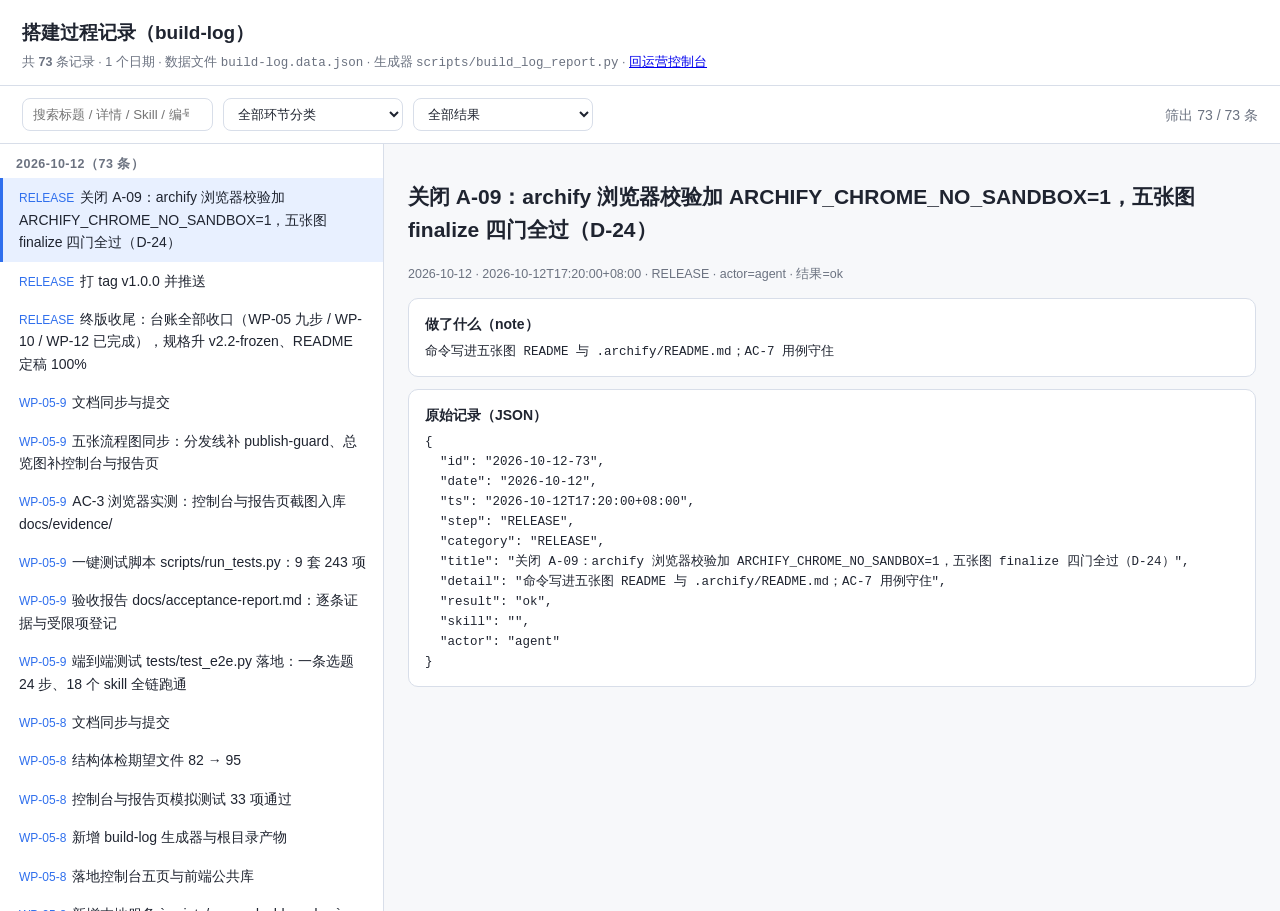
==== commit d84c202d: "release: v1.0.0 —— 终版收尾与 A-09 关闭 - 台账收口：需求规格 §12 WP-05 / WP-10 / WP-12 全部改为「已完成」，WP-01~WP-12 无一遗留 - " ====
--- a/build-log.html
+++ b/build-log.html
@@ -43,7 +43,7 @@
 <!-- 区块：页头 -->
 <header>
   <h1>搭建过程记录（build-log）</h1>
-  <div class="sub">共 <b id="total">70</b> 条记录 · <span id="dates">1</span> 个日期 ·
+  <div class="sub">共 <b id="total">73</b> 条记录 · <span id="dates">1</span> 个日期 ·
     数据文件 <code>build-log.data.json</code> · 生成器 <code>scripts/build_log_report.py</code> ·
     <a href="dashboard/index.html">回运营控制台</a></div>
 </header>
@@ -65,7 +65,7 @@
 </main>
 <script>
 // 区块：数据（由生成脚本内联，便于 file:// 直接打开；同一份数据另有 build-log.data.json）
-window.BUILD_LOG = {"generated_at": "2026-10-12T14:03:26+08:00", "generator": "scripts/build_log_report.py", "title": "搭建过程记录（build-log）", "total": 70, "dates": [{"date": "2026-10-12", "count": 70, "titles": [{"id": "2026-10-12-70", "title": "文档同步与提交", "step": "WP-05-9", "result": "ok"}, {"id": "2026-10-12-69", "title": "五张流程图同步：分发线补 publish-guard、总览图补控制台与报告页", "step": "WP-05-9", "result": "ok"}, {"id": "2026-10-12-68", "title": "AC-3 浏览器实测：控制台与报告页截图入库 docs/evidence/", "step": "WP-05-9", "result": "ok"}, {"id": "2026-10-12-67", "title": "一键测试脚本 scripts/run_tests.py：9 套 243 项", "step": "WP-05-9", "result": "ok"}, {"id": "2026-10-12-66", "title": "验收报告 docs/acceptance-report.md：逐条证据与受限项登记", "step": "WP-05-9", "result": "ok"}, {"id": "2026-10-12-65", "title": "端到端测试 tests/test_e2e.py 落地：一条选题 24 步、18 个 skill 全链跑通", "step": "WP-05-9", "result": "ok"}, {"id": "2026-10-12-64", "title": "文档同步与提交", "step": "WP-05-8", "result": "ok"}, {"id": "2026-10-12-63", "title": "结构体检期望文件 82 → 95", "step": "WP-05-8", "result": "ok"}, {"id": "2026-10-12-62", "title": "控制台与报告页模拟测试 33 项通过", "step": "WP-05-8", "result": "ok"}, {"id": "2026-10-12-61", "title": "新增 build-log 生成器与根目录产物", "step": "WP-05-8", "result": "ok"}, {"id": "2026-10-12-60", "title": "落地控制台五页与前端公共库", "step": "WP-05-8", "result": "ok"}, {"id": "2026-10-12-59", "title": "新增本地服务 `scripts/serve_dashboard.py`", "step": "WP-05-8", "result": "ok"}, {"id": "2026-10-12-58", "title": "新增控制台只读数据层 `_shared/console.py`", "step": "WP-05-8", "result": "ok"}, {"id": "2026-10-12-57", "title": "文档同步与提交", "step": "WP-07", "result": "ok"}, {"id": "2026-10-12-56", "title": "结构体检期望文件 68 → 82", "step": "WP-07", "result": "ok"}, {"id": "2026-10-12-55", "title": "编排者模拟测试 33 项通过", "step": "WP-07", "result": "ok"}, {"id": "2026-10-12-54", "title": "汇总回报员落地（summarize 五项，只读）", "step": "WP-07", "result": "ok"}, {"id": "2026-10-12-53", "title": "派单员落地（dispatch / plan / agents）", "step": "WP-07", "result": "ok"}, {"id": "2026-10-12-52", "title": "五个 Agent 定义与交接契约落地", "step": "WP-07", "result": "ok"}, {"id": "2026-10-12-51", "title": "文档同步与提交", "step": "WP-05-7", "result": "ok"}, {"id": "2026-10-12-50", "title": "分发数据线模拟测试 33 项通过", "step": "WP-05-7", "result": "ok"}, {"id": "2026-10-12-49", "title": "新增热点摘要提示词 v1 与四份离线样例", "step": "WP-05-7", "result": "ok"}, {"id": "2026-10-12-48", "title": "三个离线适配器与共享库", "step": "WP-05-7", "result": "ok"}, {"id": "2026-10-12-47", "title": "分发数据线 7 个 skill 三件套落地", "step": "WP-05-7", "result": "ok"}, {"id": "2026-10-12-46", "title": "迁移 0003：热点与发布留痕三张表", "step": "WP-05-7", "result": "ok"}, {"id": "2026-10-12-45", "title": "文档同步与提交", "step": "WP-05-6", "result": "ok"}, {"id": "2026-10-12-44", "title": "视频线模拟测试 22 项通过", "step": "WP-05-6", "result": "ok"}, {"id": "2026-10-12-43", "title": "新增发布准备提示词 v1 与离线样例", "step": "WP-05-6", "result": "ok"}, {"id": "2026-10-12-42", "title": "新增 5 个视频线 skill", "step": "WP-05-6", "result": "ok"}, {"id": "2026-10-12-41", "title": "适配器层接入本地视频能力", "step": "WP-05-6", "result": "ok"}, {"id": "2026-10-12-40", "title": "视频线开工：实测本机 ffmpeg 9.0.2 并写出 _shared/video.py（合成 / 抽帧 / 体检）", "step": "WP-05-6", "result": "ok"}, {"id": "2026-10-12-39", "title": "文档同步与提交", "step": "WP-05-5", "result": "ok"}, {"id": "2026-10-12-38", "title": "结构体检扩展到 47 项期望文件", "step": "WP-05-5", "result": "ok"}, {"id": "2026-10-12-37", "title": "视觉线模拟测试", "step": "WP-05-5", "result": "ok"}, {"id": "2026-10-12-36", "title": "关口枚举扩展", "step": "WP-05-5", "result": "ok"}, {"id": "2026-10-12-35", "title": "离线图像能力", "step": "WP-05-5", "result": "ok"}, {"id": "2026-10-12-34", "title": "视觉线 4 个 skill 落地", "step": "WP-05-5", "result": "ok"}, {"id": "2026-10-12-33", "title": "结构体检扩展到 38 项期望文件", "step": "WP-05-4", "result": "ok"}, {"id": "2026-10-12-32", "title": "文案线模拟测试", "step": "WP-05-4", "result": "ok"}, {"id": "2026-10-12-31", "title": "提示词升 v2 + 假数据样例库", "step": "WP-05-4", "result": "ok"}, {"id": "2026-10-12-30", "title": "文案线 5 个 skill 落地", "step": "WP-05-4", "result": "ok"}, {"id": "2026-10-12-29", "title": "共享库扩展（recording / hitl / workspace_dir）", "step": "WP-05-4", "result": "ok"}, {"id": "2026-10-12-28", "title": "结构体检脚本扩展（三件套检查）", "step": "WP-05-3", "result": "ok"}, {"id": "2026-10-12-27", "title": "适配器层模拟测试 tests/test_adapters.py", "step": "WP-05-3", "result": "ok"}, {"id": "2026-10-12-26", "title": "适配器同步脚本 scripts/seed_adapters.py", "step": "WP-05-3", "result": "ok"}, {"id": "2026-10-12-25", "title": "统一调用入口 skill", "step": "WP-05-3", "result": "ok"}, {"id": "2026-10-12-24", "title": "提示词模板与注册表 skill", "step": "WP-05-3", "result": "ok"}, {"id": "2026-10-12-23", "title": "共享运行库 .dsh/skills/_shared/", "step": "WP-05-3", "result": "ok"}, {"id": "2026-10-12-22", "title": "适配器登记表 templates/adapters/registry.json", "step": "WP-05-3", "result": "ok"}, {"id": "2026-10-12-21", "title": "建本地库 db/app.db", "step": "WP-05-2", "result": "ok"}, {"id": "2026-10-12-20", "title": "数据库模拟测试 tests/test_db.py", "step": "WP-05-2", "result": "ok"}, {"id": "2026-10-12-19", "title": "建库脚本 scripts/db_init.py", "step": "WP-05-2", "result": "ok"}, {"id": "2026-10-12-18", "title": "生成首次迁移与种子数据", "step": "WP-05-2", "result": "ok"}, {"id": "2026-10-12-17", "title": "设计并落盘数据库结构 db/schema.sql", "step": "WP-05-2", "result": "ok"}, {"id": "2026-10-12-16", "title": "依实测修订 skill 三件套规则", "step": "WP-05-1", "result": "ok"}, {"id": "2026-10-12-15", "title": "结构体检脚本首次运行", "step": "WP-05-1", "result": "ok"}, {"id": "2026-10-12-14", "title": "产出目录及文件说明与索引文档", "step": "WP-05-1", "result": "ok"}, {"id": "2026-10-12-13", "title": "建顶层目录骨架与各目录 README", "step": "WP-05-1", "result": "ok"}, {"id": "2026-10-12-12", "title": "实测 DSH skill 发现机制（探针）", "step": "WP-05-1", "result": "ok"}, {"id": "2026-10-12-11", "title": "确认目录方案", "step": "WP-05-1", "result": "ok"}, {"id": "2026-10-12-10", "title": "提交推送分环节图与设计文档", "step": "N004", "result": "ok"}, {"id": "2026-10-12-9", "title": "Skill 岗位与数量设计 + README 契约 + 目录结构提案", "step": "N004", "result": "ok"}, {"id": "2026-10-12-8", "title": "产出 4 张分环节操作流程图", "step": "N004", "result": "ok"}, {"id": "2026-10-12-7", "title": "提交推送整体流程图", "step": "N003", "result": "ok"}, {"id": "2026-10-12-6", "title": "登记 archify browser-check 环境限制", "step": "N003", "result": "blocked"}, {"id": "2026-10-12-5", "title": "产出整体运营流程图 FLOW-OVERALL", "step": "N003", "result": "ok"}, {"id": "2026-10-12-4", "title": "git init + 首推 GitHub 远端与基线 tag", "step": "N002", "result": "ok"}, {"id": "2026-10-12-3", "title": "S1~S14 与 Q-1~Q-19 全部落定，规格冻结", "step": "N002", "result": "ok"}, {"id": "2026-10-12-2", "title": "提出 14 条完善建议 S1~S14 与 5 个阻塞项", "step": "N001", "result": "ok"}, {"id": "2026-10-12-1", "title": "梳理自媒体创作运营团队三层需求，重写需求规格", "step": "N001", "result": "ok"}]}], "entries": [{"id": "2026-10-12-70", "date": "2026-10-12", "ts": "2026-10-12T16:00:00+08:00", "step": "WP-05-9", "category": "WP-05", "title": "文档同步与提交", "detail": "规格 v2.1.12 / README 100% / 台账 WP-05 与 WP-12 收口 / 决议 D-22~D-23 / 讨论节点 N014 / tag v0.13.0-e2e", "result": "ok", "skill": "", "actor": "agent"}, {"id": "2026-10-12-69", "date": "2026-10-12", "ts": "2026-10-12T16:00:00+08:00", "step": "WP-05-9", "category": "WP-05", "title": "五张流程图同步：分发线补 publish-guard、总览图补控制台与报告页", "detail": "render + check 两图 9/9；browser-check 受限 A-09", "result": "ok", "skill": "", "actor": "agent"}, {"id": "2026-10-12-68", "date": "2026-10-12", "ts": "2026-10-12T16:00:00+08:00", "step": "WP-05-9", "category": "WP-05", "title": "AC-3 浏览器实测：控制台与报告页截图入库 docs/evidence/", "detail": "127.0.0.1:8791；报告页搜索与切换可用", "result": "ok", "skill": "", "actor": "agent"}, {"id": "2026-10-12-67", "date": "2026-10-12", "ts": "2026-10-12T16:00:00+08:00", "step": "WP-05-9", "category": "WP-05", "title": "一键测试脚本 scripts/run_tests.py：9 套 243 项", "detail": "R-L2-02；AC-5", "result": "ok", "skill": "", "actor": "agent"}, {"id": "2026-10-12-66", "date": "2026-10-12", "ts": "2026-10-12T16:00:00+08:00", "step": "WP-05-9", "category": "WP-05", "title": "验收报告 docs/acceptance-report.md：逐条证据与受限项登记", "detail": "AC-1~AC-7；A-09 如实写明", "result": "ok", "skill": "", "actor": "agent"}, {"id": "2026-10-12-65", "date": "2026-10-12", "ts": "2026-10-12T16:00:00+08:00", "step": "WP-05-9", "category": "WP-05", "title": "端到端测试 tests/test_e2e.py 落地：一条选题 24 步、18 个 skill 全链跑通", "detail": "AC-1~AC-7；13 项全部通过", "result": "ok", "skill": "", "actor": "agent"}, {"id": "2026-10-12-64", "date": "2026-10-12", "ts": "2026-10-12T15:00:00+08:00", "step": "WP-05-8", "category": "WP-05", "title": "文档同步与提交", "detail": "roster / 目录说明 / 决议 D-20~D-21 / 规格 v2.1.11 / README + tag v0.12.0-dashboard", "result": "ok", "skill": "", "actor": "agent"}, {"id": "2026-10-12-63", "date": "2026-10-12", "ts": "2026-10-12T15:00:00+08:00", "step": "WP-05-8", "category": "WP-05", "title": "结构体检期望文件 82 → 95", "detail": "scripts/structure_check.py：expected_files=95、problems=[]", "result": "ok", "skill": "", "actor": "agent"}, {"id": "2026-10-12-62", "date": "2026-10-12", "ts": "2026-10-12T15:00:00+08:00", "step": "WP-05-8", "category": "WP-05", "title": "控制台与报告页模拟测试 33 项通过", "detail": "tests/test_dashboard.py：数据层口径 / 坏行不致命 / 白名单与路径越界 / 静态页可达 / 页面能走到四页与报告页（累计 230 项）", "result": "ok", "skill": "", "actor": "agent"}, {"id": "2026-10-12-61", "date": "2026-10-12", "ts": "2026-10-12T15:00:00+08:00", "step": "WP-05-8", "category": "WP-05", "title": "新增 build-log 生成器与根目录产物", "detail": "`scripts/build_log_report.py` 扫 `logs/*.jsonl` 生成仓库根 `build-log.html` + `build-log.data.json`（57 条记录、数据内联可 file:// 打开，R-L2-05/R-L2-06）", "result": "ok", "skill": "", "actor": "agent"}, {"id": "2026-10-12-60", "date": "2026-10-12", "ts": "2026-10-12T15:00:00+08:00", "step": "WP-05-8", "category": "WP-05", "title": "落地控制台五页与前端公共库", "detail": "总览 / 任务流转 / 文案生成（关口① 三选一对比卡）/ 发布操作 / 数据与复盘 + `dashboard/assets/{app.js,style.css}`（保留区块注释，R-L2-08）", "result": "ok", "skill": "", "actor": "agent"}, {"id": "2026-10-12-59", "date": "2026-10-12", "ts": "2026-10-12T15:00:00+08:00", "step": "WP-05-8", "category": "WP-05", "title": "新增本地服务 `scripts/serve_dashboard.py`", "detail": "只监听 127.0.0.1:8787；`/api/health|snapshot|task|copy|artifacts` 只读，`/api/run` 按白名单调 skill，页面参数禁传 --db/--allow-paid（C-09）", "result": "ok", "skill": "", "actor": "agent"}, {"id": "2026-10-12-58", "date": "2026-10-12", "ts": "2026-10-12T15:00:00+08:00", "step": "WP-05-8", "category": "WP-05", "title": "新增控制台只读数据层 `_shared/console.py`", "detail": "环节 / 状态 / 关口中文口径、任务总览、环节看板、人工待办、发布队列、指标、热点、轨迹、日志读取（不写任何库表）", "result": "ok", "skill": "", "actor": "agent"}, {"id": "2026-10-12-57", "date": "2026-10-12", "ts": "2026-10-12T14:00:00+08:00", "step": "WP-07", "category": "WP-07", "title": "文档同步与提交", "detail": "roster / 目录说明 / 决议 D-17~D-19 / 规格 v2.1.10 / README + tag v0.11.0-agents", "result": "ok", "skill": "", "actor": "agent"}, {"id": "2026-10-12-56", "date": "2026-10-12", "ts": "2026-10-12T14:00:00+08:00", "step": "WP-07", "category": "WP-07", "title": "结构体检期望文件 68 → 82", "detail": "scripts/structure_check.py：expected_files=82、problems=[]、25 个 skill 三件套齐全", "result": "ok", "skill": "", "actor": "agent"}, {"id": "2026-10-12-55", "date": "2026-10-12", "ts": "2026-10-12T14:00:00+08:00", "step": "WP-07", "category": "WP-07", "title": "编排者模拟测试 33 项通过", "detail": "tests/test_orchestrator.py（含契约反例：缺 done 段与假 Skill 目录都能被挑出）；累计 197 项", "result": "ok", "skill": "", "actor": "agent"}, {"id": "2026-10-12-54", "date": "2026-10-12", "ts": "2026-10-12T14:00:00+08:00", "step": "WP-07", "category": "WP-07", "title": "汇总回报员落地（summarize 五项，只读）", "detail": "当前环节 / 已完成步骤 / 待办关口 / 关键产物 / 下一步找谁；缺口照实写、不代答关口、不改任务状态", "result": "ok", "skill": "summary-writer", "actor": "agent"}, {"id": "2026-10-12-53", "date": "2026-10-12", "ts": "2026-10-12T14:00:00+08:00", "step": "WP-07", "category": "WP-07", "title": "派单员落地（dispatch / plan / agents）", "detail": "建话题 + 任务 + 派单书两份（kind=manifest role=dispatch prompt_version=none）；未知平台/非法字数/未知任务退出码 2；plan 按当前环节路由", "result": "ok", "skill": "task-decomposer", "actor": "agent"}, {"id": "2026-10-12-52", "date": "2026-10-12", "ts": "2026-10-12T14:00:00+08:00", "step": "WP-07", "category": "WP-07", "title": "五个 Agent 定义与交接契约落地", "detail": "agents/orchestrator/config.yml（契约唯一事实源：五 Agent 档案 + 三段契约 + 五个关口 + 环节路由）；agents/{orchestrator,copy-agent,visual-agent,video-agent,publish-agent}/README.md", "result": "ok", "skill": "artifact-recorder", "actor": "agent"}, {"id": "2026-10-12-51", "date": "2026-10-12", "ts": "2026-10-12T13:30:00+08:00", "step": "WP-05-7", "category": "WP-05", "title": "文档同步与提交", "detail": "roster / 目录说明 / 决议 D-15、D-16 / 规格 v2.1.9 / README + tag v0.10.0-publish-line", "result": "ok", "skill": "", "actor": "agent"}, {"id": "2026-10-12-50", "date": "2026-10-12", "ts": "2026-10-12T13:30:00+08:00", "step": "WP-05-7", "category": "WP-05", "title": "分发数据线模拟测试 33 项通过", "detail": "含热点采集与批次去重、汇总表与 CSV、飞书降级导出、只填写不提交（C-08）、关口③ 授权与回填、指标同键更新、复盘报告与红线阻断；累计 164 项", "result": "ok", "skill": "", "actor": "agent"}, {"id": "2026-10-12-49", "date": "2026-10-12", "ts": "2026-10-12T13:30:00+08:00", "step": "WP-05-7", "category": "WP-05", "title": "新增热点摘要提示词 v1 与四份离线样例", "detail": "templates/prompts/hotspot-summarize.md；templates/mock/{hotspot-source.v1.json,hotspot-summarize.v1.txt,metrics.v1.json,review-report.v1.txt}（库内 7 份模板）", "result": "ok", "skill": "", "actor": "agent"}, {"id": "2026-10-12-48", "date": "2026-10-12", "ts": "2026-10-12T13:30:00+08:00", "step": "WP-05-7", "category": "WP-05", "title": "三个离线适配器与共享库", "detail": "browser.local-fixture / browser.fill-plan / metrics.local-fixture；_shared/hotspots.py、_shared/metrics.py、_shared/publish_guard.py", "result": "ok", "skill": "", "actor": "agent"}, {"id": "2026-10-12-47", "date": "2026-10-12", "ts": "2026-10-12T13:30:00+08:00", "step": "WP-05-7", "category": "WP-05", "title": "分发数据线 7 个 skill 三件套落地", "detail": "hotspot-collector、table-builder、feishu-sync、browser-publisher、metrics-collector、review-reporter、publish-guard（累计 23 个目录）", "result": "ok", "skill": "", "actor": "agent"}, {"id": "2026-10-12-46", "date": "2026-10-12", "ts": "2026-10-12T13:30:00+08:00", "step": "WP-05-7", "category": "WP-05", "title": "迁移 0003：热点与发布留痕三张表", "detail": "hotspot_batches / hotspot_items / publish_records；库表 13→16，迁移链与 schema.sql 结构一致", "result": "ok", "skill": "", "actor": "agent"}, {"id": "2026-10-12-45", "date": "2026-10-12", "ts": "2026-10-12T12:40:00+08:00", "step": "WP-05-6", "category": "WP-05", "title": "文档同步与提交", "detail": "roster / 目录说明 / 决议 D-13、D-14 / 规格 v2.1.8 / README + tag v0.9.0-video-line", "result": "ok", "skill": "", "actor": "agent"}, {"id": "2026-10-12-44", "date": "2026-10-12", "ts": "2026-10-12T12:40:00+08:00", "step": "WP-05-6", "category": "WP-05", "title": "视频线模拟测试 22 项通过", "detail": "含整线连跑、关口② 参数生效、红线拒绝绝对化用语、video 链离线终点", "result": "ok", "skill": "", "actor": "agent"}, {"id": "2026-10-12-43", "date": "2026-10-12", "ts": "2026-10-12T12:40:00+08:00", "step": "WP-05-6", "category": "WP-05", "title": "新增发布准备提示词 v1 与离线样例", "detail": "templates/prompts/publish-prep.md、templates/mock/publish-prep.v1.txt（库内 6 份模板）", "result": "ok", "skill": "", "actor": "agent"}, {"id": "2026-10-12-42", "date": "2026-10-12", "ts": "2026-10-12T12:40:00+08:00", "step": "WP-05-6", "category": "WP-05", "title": "新增 5 个视频线 skill", "detail": "三件套齐全（SKILL.md + README.md + run.py）", "result": "ok", "skill": "asset-packager / image-to-video / auto-editor / video-exporter / title-cover-prep", "actor": "agent"}, {"id": "2026-10-12-41", "date": "2026-10-12", "ts": "2026-10-12T12:40:00+08:00", "step": "WP-05-6", "category": "WP-05", "title": "适配器层接入本地视频能力", "detail": "video.ffmpeg implemented=true（ffmpeg_render / ffmpeg_slideshow 两个运行时），video 链离线终点 = 本地 ffmpeg", "result": "ok", "skill": "", "actor": "agent"}, {"id": "2026-10-12-40", "date": "2026-10-12", "ts": "2026-10-12T12:40:00+08:00", "step": "WP-05-6", "category": "WP-05", "title": "视频线开工：实测本机 ffmpeg 9.0.2 并写出 _shared/video.py（合成 / 抽帧 / 体检）", "detail": "踩坑：ffmpeg 9 移除 -vsync；concat 清单必须写绝对路径", "result": "ok", "skill": "", "actor": "agent"}, {"id": "2026-10-12-39", "date": "2026-10-12", "ts": "2026-10-12T11:40:00+08:00", "step": "WP-05-5", "category": "WP-05", "title": "文档同步与提交", "detail": "roster / 目录说明 / 决议 / 规格 / README + tag v0.8.0-visual-line", "result": "ok", "skill": "", "actor": "agent"}, {"id": "2026-10-12-38", "date": "2026-10-12", "ts": "2026-10-12T11:40:00+08:00", "step": "WP-05-5", "category": "WP-05", "title": "结构体检扩展到 47 项期望文件", "detail": "scripts/structure_check.py ok=True", "result": "ok", "skill": "", "actor": "agent"}, {"id": "2026-10-12-37", "date": "2026-10-12", "ts": "2026-10-12T11:40:00+08:00", "step": "WP-05-5", "category": "WP-05", "title": "视觉线模拟测试", "detail": "tests/test_visual_line.py 21 项通过", "result": "ok", "skill": "", "actor": "agent"}, {"id": "2026-10-12-36", "date": "2026-10-12", "ts": "2026-10-12T11:40:00+08:00", "step": "WP-05-5", "category": "WP-05", "title": "关口枚举扩展", "detail": "hitl_events.gate 由 3 值扩到 5 值，迁移 0002 重建表", "result": "ok", "skill": "", "actor": "agent"}, {"id": "2026-10-12-35", "date": "2026-10-12", "ts": "2026-10-12T11:40:00+08:00", "step": "WP-05-5", "category": "WP-05", "title": "离线图像能力", "detail": "新增 _shared/images.py；image 链新增 image.placeholder；split.grid-slicer 接上本地运行时", "result": "ok", "skill": "", "actor": "agent"}, {"id": "2026-10-12-34", "date": "2026-10-12", "ts": "2026-10-12T11:40:00+08:00", "step": "WP-05-5", "category": "WP-05", "title": "视觉线 4 个 skill 落地", "detail": "reference-image-builder / grid-image-builder / image-splitter / image-consistency-checker 三件套齐全", "result": "ok", "skill": "", "actor": "agent"}, {"id": "2026-10-12-33", "date": "2026-10-12", "ts": "2026-10-12T10:20:00+08:00", "step": "WP-05-4", "category": "WP-05", "title": "结构体检扩展到 38 项期望文件", "detail": "scripts/structure_check.py ok=True", "result": "ok", "skill": "", "actor": "agent"}, {"id": "2026-10-12-32", "date": "2026-10-12", "ts": "2026-10-12T10:20:00+08:00", "step": "WP-05-4", "category": "WP-05", "title": "文案线模拟测试", "detail": "tests/test_copy_line.py 24 项通过", "result": "ok", "skill": "", "actor": "agent"}, {"id": "2026-10-12-31", "date": "2026-10-12", "ts": "2026-10-12T10:20:00+08:00", "step": "WP-05-4", "category": "WP-05", "title": "提示词升 v2 + 假数据样例库", "detail": "templates/prompts/*.md v2；templates/mock/ 三份", "result": "ok", "skill": "", "actor": "agent"}, {"id": "2026-10-12-30", "date": "2026-10-12", "ts": "2026-10-12T10:20:00+08:00", "step": "WP-05-4", "category": "WP-05", "title": "文案线 5 个 skill 落地", "detail": "copy-writer / storyboard-builder / artifact-recorder / hitl-gate / storyboard-validator", "result": "ok", "skill": "", "actor": "agent"}, {"id": "2026-10-12-29", "date": "2026-10-12", "ts": "2026-10-12T10:20:00+08:00", "step": "WP-05-4", "category": "WP-05", "title": "共享库扩展（recording / hitl / workspace_dir）", "detail": "五张留痕表唯一写入口 + 三类关口逻辑下沉 _shared", "result": "ok", "skill": "", "actor": "agent"}, {"id": "2026-10-12-28", "date": "2026-10-12", "ts": "2026-10-12T07:40:00+08:00", "step": "WP-05-3", "category": "WP-05", "title": "结构体检脚本扩展（三件套检查）", "detail": "新增 check_skill_triplets()：SKILL.md+README.md+run.py 齐全、frontmatter name 与目录名一致；EXPECTED_ROOT_FILES 增至 34 项；体检退出码 0", "result": "ok", "skill": "", "actor": "agent"}, {"id": "2026-10-12-27", "date": "2026-10-12", "ts": "2026-10-12T07:35:00+08:00", "step": "WP-05-3", "category": "WP-05", "title": "适配器层模拟测试 tests/test_adapters.py", "detail": "34 项全部通过：登记表自洽（含 implemented 与运行时双向一致、链尾离线兜底）、降级行为、零付费门禁、人工兜底、模板渲染与自检、同步与两个 skill 的命令行；全套 62 项（28+33）", "result": "ok", "skill": "", "actor": "agent"}, {"id": "2026-10-12-26", "date": "2026-10-12", "ts": "2026-10-12T07:28:00+08:00", "step": "WP-05-3", "category": "WP-05", "title": "适配器同步脚本 scripts/seed_adapters.py", "detail": "registry.json → adapter_registry 表；--check 只比对不写库；已同步 19 条，比对一致", "result": "ok", "skill": "", "actor": "agent"}, {"id": "2026-10-12-25", "date": "2026-10-12", "ts": "2026-10-12T07:20:00+08:00", "step": "WP-05-3", "category": "WP-05", "title": "统一调用入口 skill", "detail": "run.py 提供 chains|chain/adapters/generate/call；默认零付费（C-09）；全链失败转人工并逐条记录 adapter=status", "result": "ok", "skill": "llm-adapter", "actor": "agent"}, {"id": "2026-10-12-24", "date": "2026-10-12", "ts": "2026-10-12T07:12:00+08:00", "step": "WP-05-3", "category": "WP-05", "title": "提示词模板与注册表 skill", "detail": "templates/prompts/ 三份（copy-generate/storyboard-split/review-report，frontmatter 含 prompt_key/version/variables）；run.py 提供 list/get/render/check/sync；会话技能目录已即时可见", "result": "ok", "skill": "prompt-registry", "actor": "agent"}, {"id": "2026-10-12-23", "date": "2026-10-12", "ts": "2026-10-12T07:05:00+08:00", "step": "WP-05-3", "category": "WP-05", "title": "共享运行库 .dsh/skills/_shared/", "detail": "adapter_runtime.py（降级链 + 零付费门禁 + 实际适配器记录）、prompt_templates.py、env_file.py；不是 skill（无 SKILL.md，DSH 不加载，体检脚本豁免三件套检查）", "result": "ok", "skill": "_shared", "actor": "agent"}, {"id": "2026-10-12-22", "date": "2026-10-12", "ts": "2026-10-12T07:00:00+08:00", "step": "WP-05-3", "category": "WP-05", "title": "适配器登记表 templates/adapters/registry.json", "detail": "7 类服务共 19 条声明（含 llm.manual 人工兜底）；每条含能力/是否要密钥/是否计费/失败特征/降级顺序/是否已接入；换服务只改此文件（R-L2-14/16）", "result": "ok", "skill": "", "actor": "agent"}, {"id": "2026-10-12-21", "date": "2026-10-12", "ts": "2026-10-12T06:12:00+08:00", "step": "WP-05-2", "category": "WP-05", "title": "建本地库 db/app.db", "detail": "python3 scripts/db_init.py → 13 表 2 视图 4 条平台模板；数据库二进制按 R-L1-04 不入库", "result": "ok", "skill": "", "actor": "agent"}, {"id": "2026-10-12-20", "date": "2026-10-12", "ts": "2026-10-12T06:10:00+08:00", "step": "WP-05-2", "category": "WP-05", "title": "数据库模拟测试 tests/test_db.py", "detail": "28 项全部通过：结构可建/迁移链与 schema 一致/幂等/种子幂等/24 条分镜上限与编号唯一/3 套文案与套号唯一/软删保留行/枚举与触发器生效/外键生效/视图可用/建库脚本可用", "result": "ok", "skill": "", "actor": "agent"}, {"id": "2026-10-12-19", "date": "2026-10-12", "ts": "2026-10-12T06:05:00+08:00", "step": "WP-05-2", "category": "WP-05", "title": "建库脚本 scripts/db_init.py", "detail": "支持 --from-migrations 走迁移链、--db 指定路径、--force 重建、--no-seed；默认读 .env 的 DB_PATH，兜底 db/app.db", "result": "ok", "skill": "", "actor": "agent"}, {"id": "2026-10-12-18", "date": "2026-10-12", "ts": "2026-10-12T06:02:00+08:00", "step": "WP-05-2", "category": "WP-05", "title": "生成首次迁移与种子数据", "detail": "db/migrations/0001_init.sql（与 schema.sql 同构并登记 schema_migrations）、db/seed/0001_platform_templates.sql（抖音/小红书/B站/视频号）", "result": "ok", "skill": "", "actor": "agent"}, {"id": "2026-10-12-17", "date": "2026-10-12", "ts": "2026-10-12T06:00:00+08:00", "step": "WP-05-2", "category": "WP-05", "title": "设计并落盘数据库结构 db/schema.sql", "detail": "13 张表（topics/tasks/copy_variants/storyboards/step_runs/artifacts/hitl_events/metrics/adapter_registry/platform_templates/prompt_versions/versions/schema_migrations）+ 2 视图（v_task_progress/v_pending_publish）+ 3 触发器（失败必须写原因/选定套号 1-3/媒体产物大小非零）；全部枚举字段带 CHECK（R-7-02）", "result": "ok", "skill": "", "actor": "agent"}, {"id": "2026-10-12-16", "date": "2026-10-12", "ts": "2026-10-12T05:25:00+08:00", "step": "WP-05-1", "category": "WP-05", "title": "依实测修订 skill 三件套规则", "detail": "skill-roster.md §2 与 skill-readme-contract.md §1.1：SKILL.md（DSH 入口）+ README.md（九段模板）+ run.py", "result": "ok", "skill": "", "actor": "agent"}, {"id": "2026-10-12-15", "date": "2026-10-12", "ts": "2026-10-12T05:20:00+08:00", "step": "WP-05-1", "category": "WP-05", "title": "结构体检脚本首次运行", "detail": "python3 scripts/structure_check.py → 12 目录 + 11 必需文件 + 说明文档覆盖 + 禁止项全部通过，退出码 0", "result": "ok", "skill": "", "actor": "agent"}, {"id": "2026-10-12-14", "date": "2026-10-12", "ts": "2026-10-12T05:15:00+08:00", "step": "WP-05-1", "category": "WP-05", "title": "产出目录及文件说明与索引文档", "detail": "docs/directory-and-files.md、docs/README.md、docs/decision-log.md（D-01~D-08）、.archify/README.md、.env.example", "result": "ok", "skill": "", "actor": "agent"}, {"id": "2026-10-12-13", "date": "2026-10-12", "ts": "2026-10-12T05:10:00+08:00", "step": "WP-05-1", "category": "WP-05", "title": "建顶层目录骨架与各目录 README", "detail": "agents/ .dsh/skills/ db/ dashboard/ workflows/ templates/ scripts/ tests/ logs/ workspace/ 全部含「用途：」行说明", "result": "ok", "skill": "", "actor": "agent"}, {"id": "2026-10-12-12", "date": "2026-10-12", "ts": "2026-10-12T05:05:00+08:00", "step": "WP-05-1", "category": "WP-05", "title": "实测 DSH skill 发现机制（探针）", "detail": "工作区 .dsh/skills/ 即 DSH 技能根目录，入口文件为 SKILL.md（YAML frontmatter: name/description）；探针加载成功并已删除", "result": "ok", "skill": "probe-discovery", "actor": "agent"}, {"id": "2026-10-12-11", "date": "2026-10-12", "ts": "2026-10-12T05:00:00+08:00", "step": "WP-05-1", "category": "WP-05", "title": "确认目录方案", "detail": "用户逐字：目录按提案建 + 保留 .dsh/skills + 同意分步", "result": "ok", "skill": "", "actor": "user"}, {"id": "2026-10-12-10", "date": "2026-10-12", "ts": "2026-10-12T04:45:00+08:00", "step": "N004", "category": "N004", "title": "提交推送分环节图与设计文档", "detail": "346e8a9 + tag v0.3.0-line-flows", "result": "ok", "skill": "", "actor": "agent"}, {"id": "2026-10-12-9", "date": "2026-10-12", "ts": "2026-10-12T04:42:00+08:00", "step": "N004", "category": "N004", "title": "Skill 岗位与数量设计 + README 契约 + 目录结构提案", "detail": "18 执行岗 + 7 支撑件 = 25 个目录；九段 README 模板 + 机器可判定词汇表；目录提案待用户确认", "result": "ok", "skill": "", "actor": "agent"}, {"id": "2026-10-12-8", "date": "2026-10-12", "ts": "2026-10-12T04:40:00+08:00", "step": "N004", "category": "N004", "title": "产出 4 张分环节操作流程图", "detail": "文案线 FLOW-1 / 视觉线 FLOW-2·3 / 视频线 FLOW-4·5 / 分发数据线 FLOW-6·7·8；4 张均 render 成功且 check ok=true、composition=pass", "result": "ok", "skill": "archify", "actor": "agent"}, {"id": "2026-10-12-7", "date": "2026-10-12", "ts": "2026-10-12T04:35:00+08:00", "step": "N003", "category": "N003", "title": "提交推送整体流程图", "detail": "c6f8d57 + tag v0.2.0-flow-overall", "result": "ok", "skill": "", "actor": "agent"}, {"id": "2026-10-12-6", "date": "2026-10-12", "ts": "2026-10-12T04:32:00+08:00", "step": "N003", "category": "N003", "title": "登记 archify browser-check 环境限制", "detail": "Chrome 沙箱初始化失败（Failed to initialize sandbox / GPU process isn't usable）→ browser-check 不可用；处置：render + check + headless 截图人工核对，登记为 Action A-09，不静默跳过（R-L2-18）", "result": "blocked", "skill": "", "actor": "agent"}, {"id": "2026-10-12-5", "date": "2026-10-12", "ts": "2026-10-12T04:30:00+08:00", "step": "N003", "category": "N003", "title": "产出整体运营流程图 FLOW-OVERALL", "detail": "workflow 类型 16 版均不可用（中文标签 + 6 列网格 + showcase 构图门冲突），改用 architecture 类型；.archify/FLOW-OVERALL-20261012/overall-operations.html，archify check ok=true", "result": "ok", "skill": "archify", "actor": "agent"}, {"id": "2026-10-12-4", "date": "2026-10-12", "ts": "2026-10-12T04:05:00+08:00", "step": "N002", "category": "N002", "title": "git init + 首推 GitHub 远端与基线 tag", "detail": "1193eee + tag v0.1.0-spec-frozen → https://github.com/theyejin/agentFrame.git", "result": "ok", "skill": "", "actor": "agent"}, {"id": "2026-10-12-3", "date": "2026-10-12", "ts": "2026-10-12T04:00:00+08:00", "step": "N002", "category": "N002", "title": "S1~S14 与 Q-1~Q-19 全部落定，规格冻结", "detail": "requirements-spec.md 升 v2.1-frozen；决策记录 §11 取代「待确认问题」；新增 §15 变更同步检查表与附录 A", "result": "ok", "skill": "", "actor": "agent"}, {"id": "2026-10-12-2", "date": "2026-10-12", "ts": "2026-10-12T02:20:00+08:00", "step": "N001", "category": "N001", "title": "提出 14 条完善建议 S1~S14 与 5 个阻塞项", "detail": "待用户处置：Q-1/Q-2/Q-10/Q-15/Q-16", "result": "ok", "skill": "", "actor": "agent"}, {"id": "2026-10-12-1", "date": "2026-10-12", "ts": "2026-10-12T02:10:00+08:00", "step": "N001", "category": "N001", "title": "梳理自媒体创作运营团队三层需求，重写需求规格", "detail": "docs/requirements-spec.md 升 v2.0：新增 §3 讨论留痕制度、§5.2.1 三层边界、§5.3.1 注释规范、§7 数据模型、Q-1~Q-19；新建 docs/discussion-record.md", "result": "ok", "skill": "", "actor": "agent"}]};
+window.BUILD_LOG = {"generated_at": "2026-10-12T14:08:07+08:00", "generator": "scripts/build_log_report.py", "title": "搭建过程记录（build-log）", "total": 73, "dates": [{"date": "2026-10-12", "count": 73, "titles": [{"id": "2026-10-12-73", "title": "关闭 A-09：archify 浏览器校验加 ARCHIFY_CHROME_NO_SANDBOX=1，五张图 finalize 四门全过（D-24）", "step": "RELEASE", "result": "ok"}, {"id": "2026-10-12-72", "title": "打 tag v1.0.0 并推送", "step": "RELEASE", "result": "ok"}, {"id": "2026-10-12-71", "title": "终版收尾：台账全部收口（WP-05 九步 / WP-10 / WP-12 已完成），规格升 v2.2-frozen、README 定稿 100%", "step": "RELEASE", "result": "ok"}, {"id": "2026-10-12-70", "title": "文档同步与提交", "step": "WP-05-9", "result": "ok"}, {"id": "2026-10-12-69", "title": "五张流程图同步：分发线补 publish-guard、总览图补控制台与报告页", "step": "WP-05-9", "result": "ok"}, {"id": "2026-10-12-68", "title": "AC-3 浏览器实测：控制台与报告页截图入库 docs/evidence/", "step": "WP-05-9", "result": "ok"}, {"id": "2026-10-12-67", "title": "一键测试脚本 scripts/run_tests.py：9 套 243 项", "step": "WP-05-9", "result": "ok"}, {"id": "2026-10-12-66", "title": "验收报告 docs/acceptance-report.md：逐条证据与受限项登记", "step": "WP-05-9", "result": "ok"}, {"id": "2026-10-12-65", "title": "端到端测试 tests/test_e2e.py 落地：一条选题 24 步、18 个 skill 全链跑通", "step": "WP-05-9", "result": "ok"}, {"id": "2026-10-12-64", "title": "文档同步与提交", "step": "WP-05-8", "result": "ok"}, {"id": "2026-10-12-63", "title": "结构体检期望文件 82 → 95", "step": "WP-05-8", "result": "ok"}, {"id": "2026-10-12-62", "title": "控制台与报告页模拟测试 33 项通过", "step": "WP-05-8", "result": "ok"}, {"id": "2026-10-12-61", "title": "新增 build-log 生成器与根目录产物", "step": "WP-05-8", "result": "ok"}, {"id": "2026-10-12-60", "title": "落地控制台五页与前端公共库", "step": "WP-05-8", "result": "ok"}, {"id": "2026-10-12-59", "title": "新增本地服务 `scripts/serve_dashboard.py`", "step": "WP-05-8", "result": "ok"}, {"id": "2026-10-12-58", "title": "新增控制台只读数据层 `_shared/console.py`", "step": "WP-05-8", "result": "ok"}, {"id": "2026-10-12-57", "title": "文档同步与提交", "step": "WP-07", "result": "ok"}, {"id": "2026-10-12-56", "title": "结构体检期望文件 68 → 82", "step": "WP-07", "result": "ok"}, {"id": "2026-10-12-55", "title": "编排者模拟测试 33 项通过", "step": "WP-07", "result": "ok"}, {"id": "2026-10-12-54", "title": "汇总回报员落地（summarize 五项，只读）", "step": "WP-07", "result": "ok"}, {"id": "2026-10-12-53", "title": "派单员落地（dispatch / plan / agents）", "step": "WP-07", "result": "ok"}, {"id": "2026-10-12-52", "title": "五个 Agent 定义与交接契约落地", "step": "WP-07", "result": "ok"}, {"id": "2026-10-12-51", "title": "文档同步与提交", "step": "WP-05-7", "result": "ok"}, {"id": "2026-10-12-50", "title": "分发数据线模拟测试 33 项通过", "step": "WP-05-7", "result": "ok"}, {"id": "2026-10-12-49", "title": "新增热点摘要提示词 v1 与四份离线样例", "step": "WP-05-7", "result": "ok"}, {"id": "2026-10-12-48", "title": "三个离线适配器与共享库", "step": "WP-05-7", "result": "ok"}, {"id": "2026-10-12-47", "title": "分发数据线 7 个 skill 三件套落地", "step": "WP-05-7", "result": "ok"}, {"id": "2026-10-12-46", "title": "迁移 0003：热点与发布留痕三张表", "step": "WP-05-7", "result": "ok"}, {"id": "2026-10-12-45", "title": "文档同步与提交", "step": "WP-05-6", "result": "ok"}, {"id": "2026-10-12-44", "title": "视频线模拟测试 22 项通过", "step": "WP-05-6", "result": "ok"}, {"id": "2026-10-12-43", "title": "新增发布准备提示词 v1 与离线样例", "step": "WP-05-6", "result": "ok"}, {"id": "2026-10-12-42", "title": "新增 5 个视频线 skill", "step": "WP-05-6", "result": "ok"}, {"id": "2026-10-12-41", "title": "适配器层接入本地视频能力", "step": "WP-05-6", "result": "ok"}, {"id": "2026-10-12-40", "title": "视频线开工：实测本机 ffmpeg 9.0.2 并写出 _shared/video.py（合成 / 抽帧 / 体检）", "step": "WP-05-6", "result": "ok"}, {"id": "2026-10-12-39", "title": "文档同步与提交", "step": "WP-05-5", "result": "ok"}, {"id": "2026-10-12-38", "title": "结构体检扩展到 47 项期望文件", "step": "WP-05-5", "result": "ok"}, {"id": "2026-10-12-37", "title": "视觉线模拟测试", "step": "WP-05-5", "result": "ok"}, {"id": "2026-10-12-36", "title": "关口枚举扩展", "step": "WP-05-5", "result": "ok"}, {"id": "2026-10-12-35", "title": "离线图像能力", "step": "WP-05-5", "result": "ok"}, {"id": "2026-10-12-34", "title": "视觉线 4 个 skill 落地", "step": "WP-05-5", "result": "ok"}, {"id": "2026-10-12-33", "title": "结构体检扩展到 38 项期望文件", "step": "WP-05-4", "result": "ok"}, {"id": "2026-10-12-32", "title": "文案线模拟测试", "step": "WP-05-4", "result": "ok"}, {"id": "2026-10-12-31", "title": "提示词升 v2 + 假数据样例库", "step": "WP-05-4", "result": "ok"}, {"id": "2026-10-12-30", "title": "文案线 5 个 skill 落地", "step": "WP-05-4", "result": "ok"}, {"id": "2026-10-12-29", "title": "共享库扩展（recording / hitl / workspace_dir）", "step": "WP-05-4", "result": "ok"}, {"id": "2026-10-12-28", "title": "结构体检脚本扩展（三件套检查）", "step": "WP-05-3", "result": "ok"}, {"id": "2026-10-12-27", "title": "适配器层模拟测试 tests/test_adapters.py", "step": "WP-05-3", "result": "ok"}, {"id": "2026-10-12-26", "title": "适配器同步脚本 scripts/seed_adapters.py", "step": "WP-05-3", "result": "ok"}, {"id": "2026-10-12-25", "title": "统一调用入口 skill", "step": "WP-05-3", "result": "ok"}, {"id": "2026-10-12-24", "title": "提示词模板与注册表 skill", "step": "WP-05-3", "result": "ok"}, {"id": "2026-10-12-23", "title": "共享运行库 .dsh/skills/_shared/", "step": "WP-05-3", "result": "ok"}, {"id": "2026-10-12-22", "title": "适配器登记表 templates/adapters/registry.json", "step": "WP-05-3", "result": "ok"}, {"id": "2026-10-12-21", "title": "建本地库 db/app.db", "step": "WP-05-2", "result": "ok"}, {"id": "2026-10-12-20", "title": "数据库模拟测试 tests/test_db.py", "step": "WP-05-2", "result": "ok"}, {"id": "2026-10-12-19", "title": "建库脚本 scripts/db_init.py", "step": "WP-05-2", "result": "ok"}, {"id": "2026-10-12-18", "title": "生成首次迁移与种子数据", "step": "WP-05-2", "result": "ok"}, {"id": "2026-10-12-17", "title": "设计并落盘数据库结构 db/schema.sql", "step": "WP-05-2", "result": "ok"}, {"id": "2026-10-12-16", "title": "依实测修订 skill 三件套规则", "step": "WP-05-1", "result": "ok"}, {"id": "2026-10-12-15", "title": "结构体检脚本首次运行", "step": "WP-05-1", "result": "ok"}, {"id": "2026-10-12-14", "title": "产出目录及文件说明与索引文档", "step": "WP-05-1", "result": "ok"}, {"id": "2026-10-12-13", "title": "建顶层目录骨架与各目录 README", "step": "WP-05-1", "result": "ok"}, {"id": "2026-10-12-12", "title": "实测 DSH skill 发现机制（探针）", "step": "WP-05-1", "result": "ok"}, {"id": "2026-10-12-11", "title": "确认目录方案", "step": "WP-05-1", "result": "ok"}, {"id": "2026-10-12-10", "title": "提交推送分环节图与设计文档", "step": "N004", "result": "ok"}, {"id": "2026-10-12-9", "title": "Skill 岗位与数量设计 + README 契约 + 目录结构提案", "step": "N004", "result": "ok"}, {"id": "2026-10-12-8", "title": "产出 4 张分环节操作流程图", "step": "N004", "result": "ok"}, {"id": "2026-10-12-7", "title": "提交推送整体流程图", "step": "N003", "result": "ok"}, {"id": "2026-10-12-6", "title": "登记 archify browser-check 环境限制", "step": "N003", "result": "blocked"}, {"id": "2026-10-12-5", "title": "产出整体运营流程图 FLOW-OVERALL", "step": "N003", "result": "ok"}, {"id": "2026-10-12-4", "title": "git init + 首推 GitHub 远端与基线 tag", "step": "N002", "result": "ok"}, {"id": "2026-10-12-3", "title": "S1~S14 与 Q-1~Q-19 全部落定，规格冻结", "step": "N002", "result": "ok"}, {"id": "2026-10-12-2", "title": "提出 14 条完善建议 S1~S14 与 5 个阻塞项", "step": "N001", "result": "ok"}, {"id": "2026-10-12-1", "title": "梳理自媒体创作运营团队三层需求，重写需求规格", "step": "N001", "result": "ok"}]}], "entries": [{"id": "2026-10-12-73", "date": "2026-10-12", "ts": "2026-10-12T17:20:00+08:00", "step": "RELEASE", "category": "RELEASE", "title": "关闭 A-09：archify 浏览器校验加 ARCHIFY_CHROME_NO_SANDBOX=1，五张图 finalize 四门全过（D-24）", "detail": "命令写进五张图 README 与 .archify/README.md；AC-7 用例守住", "result": "ok", "skill": "", "actor": "agent"}, {"id": "2026-10-12-72", "date": "2026-10-12", "ts": "2026-10-12T17:00:00+08:00", "step": "RELEASE", "category": "RELEASE", "title": "打 tag v1.0.0 并推送", "detail": "四个工作包收口；远端标签见 origin", "result": "ok", "skill": "", "actor": "agent"}, {"id": "2026-10-12-71", "date": "2026-10-12", "ts": "2026-10-12T17:00:00+08:00", "step": "RELEASE", "category": "RELEASE", "title": "终版收尾：台账全部收口（WP-05 九步 / WP-10 / WP-12 已完成），规格升 v2.2-frozen、README 定稿 100%", "detail": "需求条款与 v2.1-frozen 逐条一致；仅 A-09 待环境", "result": "ok", "skill": "", "actor": "agent"}, {"id": "2026-10-12-70", "date": "2026-10-12", "ts": "2026-10-12T16:00:00+08:00", "step": "WP-05-9", "category": "WP-05", "title": "文档同步与提交", "detail": "规格 v2.1.12 / README 100% / 台账 WP-05 与 WP-12 收口 / 决议 D-22~D-23 / 讨论节点 N014 / tag v0.13.0-e2e", "result": "ok", "skill": "", "actor": "agent"}, {"id": "2026-10-12-69", "date": "2026-10-12", "ts": "2026-10-12T16:00:00+08:00", "step": "WP-05-9", "category": "WP-05", "title": "五张流程图同步：分发线补 publish-guard、总览图补控制台与报告页", "detail": "render + check 两图 9/9；browser-check 受限 A-09", "result": "ok", "skill": "", "actor": "agent"}, {"id": "2026-10-12-68", "date": "2026-10-12", "ts": "2026-10-12T16:00:00+08:00", "step": "WP-05-9", "category": "WP-05", "title": "AC-3 浏览器实测：控制台与报告页截图入库 docs/evidence/", "detail": "127.0.0.1:8791；报告页搜索与切换可用", "result": "ok", "skill": "", "actor": "agent"}, {"id": "2026-10-12-67", "date": "2026-10-12", "ts": "2026-10-12T16:00:00+08:00", "step": "WP-05-9", "category": "WP-05", "title": "一键测试脚本 scripts/run_tests.py：9 套 243 项", "detail": "R-L2-02；AC-5", "result": "ok", "skill": "", "actor": "agent"}, {"id": "2026-10-12-66", "date": "2026-10-12", "ts": "2026-10-12T16:00:00+08:00", "step": "WP-05-9", "category": "WP-05", "title": "验收报告 docs/acceptance-report.md：逐条证据与受限项登记", "detail": "AC-1~AC-7；A-09 如实写明", "result": "ok", "skill": "", "actor": "agent"}, {"id": "2026-10-12-65", "date": "2026-10-12", "ts": "2026-10-12T16:00:00+08:00", "step": "WP-05-9", "category": "WP-05", "title": "端到端测试 tests/test_e2e.py 落地：一条选题 24 步、18 个 skill 全链跑通", "detail": "AC-1~AC-7；13 项全部通过", "result": "ok", "skill": "", "actor": "agent"}, {"id": "2026-10-12-64", "date": "2026-10-12", "ts": "2026-10-12T15:00:00+08:00", "step": "WP-05-8", "category": "WP-05", "title": "文档同步与提交", "detail": "roster / 目录说明 / 决议 D-20~D-21 / 规格 v2.1.11 / README + tag v0.12.0-dashboard", "result": "ok", "skill": "", "actor": "agent"}, {"id": "2026-10-12-63", "date": "2026-10-12", "ts": "2026-10-12T15:00:00+08:00", "step": "WP-05-8", "category": "WP-05", "title": "结构体检期望文件 82 → 95", "detail": "scripts/structure_check.py：expected_files=95、problems=[]", "result": "ok", "skill": "", "actor": "agent"}, {"id": "2026-10-12-62", "date": "2026-10-12", "ts": "2026-10-12T15:00:00+08:00", "step": "WP-05-8", "category": "WP-05", "title": "控制台与报告页模拟测试 33 项通过", "detail": "tests/test_dashboard.py：数据层口径 / 坏行不致命 / 白名单与路径越界 / 静态页可达 / 页面能走到四页与报告页（累计 230 项）", "result": "ok", "skill": "", "actor": "agent"}, {"id": "2026-10-12-61", "date": "2026-10-12", "ts": "2026-10-12T15:00:00+08:00", "step": "WP-05-8", "category": "WP-05", "title": "新增 build-log 生成器与根目录产物", "detail": "`scripts/build_log_report.py` 扫 `logs/*.jsonl` 生成仓库根 `build-log.html` + `build-log.data.json`（57 条记录、数据内联可 file:// 打开，R-L2-05/R-L2-06）", "result": "ok", "skill": "", "actor": "agent"}, {"id": "2026-10-12-60", "date": "2026-10-12", "ts": "2026-10-12T15:00:00+08:00", "step": "WP-05-8", "category": "WP-05", "title": "落地控制台五页与前端公共库", "detail": "总览 / 任务流转 / 文案生成（关口① 三选一对比卡）/ 发布操作 / 数据与复盘 + `dashboard/assets/{app.js,style.css}`（保留区块注释，R-L2-08）", "result": "ok", "skill": "", "actor": "agent"}, {"id": "2026-10-12-59", "date": "2026-10-12", "ts": "2026-10-12T15:00:00+08:00", "step": "WP-05-8", "category": "WP-05", "title": "新增本地服务 `scripts/serve_dashboard.py`", "detail": "只监听 127.0.0.1:8787；`/api/health|snapshot|task|copy|artifacts` 只读，`/api/run` 按白名单调 skill，页面参数禁传 --db/--allow-paid（C-09）", "result": "ok", "skill": "", "actor": "agent"}, {"id": "2026-10-12-58", "date": "2026-10-12", "ts": "2026-10-12T15:00:00+08:00", "step": "WP-05-8", "category": "WP-05", "title": "新增控制台只读数据层 `_shared/console.py`", "detail": "环节 / 状态 / 关口中文口径、任务总览、环节看板、人工待办、发布队列、指标、热点、轨迹、日志读取（不写任何库表）", "result": "ok", "skill": "", "actor": "agent"}, {"id": "2026-10-12-57", "date": "2026-10-12", "ts": "2026-10-12T14:00:00+08:00", "step": "WP-07", "category": "WP-07", "title": "文档同步与提交", "detail": "roster / 目录说明 / 决议 D-17~D-19 / 规格 v2.1.10 / README + tag v0.11.0-agents", "result": "ok", "skill": "", "actor": "agent"}, {"id": "2026-10-12-56", "date": "2026-10-12", "ts": "2026-10-12T14:00:00+08:00", "step": "WP-07", "category": "WP-07", "title": "结构体检期望文件 68 → 82", "detail": "scripts/structure_check.py：expected_files=82、problems=[]、25 个 skill 三件套齐全", "result": "ok", "skill": "", "actor": "agent"}, {"id": "2026-10-12-55", "date": "2026-10-12", "ts": "2026-10-12T14:00:00+08:00", "step": "WP-07", "category": "WP-07", "title": "编排者模拟测试 33 项通过", "detail": "tests/test_orchestrator.py（含契约反例：缺 done 段与假 Skill 目录都能被挑出）；累计 197 项", "result": "ok", "skill": "", "actor": "agent"}, {"id": "2026-10-12-54", "date": "2026-10-12", "ts": "2026-10-12T14:00:00+08:00", "step": "WP-07", "category": "WP-07", "title": "汇总回报员落地（summarize 五项，只读）", "detail": "当前环节 / 已完成步骤 / 待办关口 / 关键产物 / 下一步找谁；缺口照实写、不代答关口、不改任务状态", "result": "ok", "skill": "summary-writer", "actor": "agent"}, {"id": "2026-10-12-53", "date": "2026-10-12", "ts": "2026-10-12T14:00:00+08:00", "step": "WP-07", "category": "WP-07", "title": "派单员落地（dispatch / plan / agents）", "detail": "建话题 + 任务 + 派单书两份（kind=manifest role=dispatch prompt_version=none）；未知平台/非法字数/未知任务退出码 2；plan 按当前环节路由", "result": "ok", "skill": "task-decomposer", "actor": "agent"}, {"id": "2026-10-12-52", "date": "2026-10-12", "ts": "2026-10-12T14:00:00+08:00", "step": "WP-07", "category": "WP-07", "title": "五个 Agent 定义与交接契约落地", "detail": "agents/orchestrator/config.yml（契约唯一事实源：五 Agent 档案 + 三段契约 + 五个关口 + 环节路由）；agents/{orchestrator,copy-agent,visual-agent,video-agent,publish-agent}/README.md", "result": "ok", "skill": "artifact-recorder", "actor": "agent"}, {"id": "2026-10-12-51", "date": "2026-10-12", "ts": "2026-10-12T13:30:00+08:00", "step": "WP-05-7", "category": "WP-05", "title": "文档同步与提交", "detail": "roster / 目录说明 / 决议 D-15、D-16 / 规格 v2.1.9 / README + tag v0.10.0-publish-line", "result": "ok", "skill": "", "actor": "agent"}, {"id": "2026-10-12-50", "date": "2026-10-12", "ts": "2026-10-12T13:30:00+08:00", "step": "WP-05-7", "category": "WP-05", "title": "分发数据线模拟测试 33 项通过", "detail": "含热点采集与批次去重、汇总表与 CSV、飞书降级导出、只填写不提交（C-08）、关口③ 授权与回填、指标同键更新、复盘报告与红线阻断；累计 164 项", "result": "ok", "skill": "", "actor": "agent"}, {"id": "2026-10-12-49", "date": "2026-10-12", "ts": "2026-10-12T13:30:00+08:00", "step": "WP-05-7", "category": "WP-05", "title": "新增热点摘要提示词 v1 与四份离线样例", "detail": "templates/prompts/hotspot-summarize.md；templates/mock/{hotspot-source.v1.json,hotspot-summarize.v1.txt,metrics.v1.json,review-report.v1.txt}（库内 7 份模板）", "result": "ok", "skill": "", "actor": "agent"}, {"id": "2026-10-12-48", "date": "2026-10-12", "ts": "2026-10-12T13:30:00+08:00", "step": "WP-05-7", "category": "WP-05", "title": "三个离线适配器与共享库", "detail": "browser.local-fixture / browser.fill-plan / metrics.local-fixture；_shared/hotspots.py、_shared/metrics.py、_shared/publish_guard.py", "result": "ok", "skill": "", "actor": "agent"}, {"id": "2026-10-12-47", "date": "2026-10-12", "ts": "2026-10-12T13:30:00+08:00", "step": "WP-05-7", "category": "WP-05", "title": "分发数据线 7 个 skill 三件套落地", "detail": "hotspot-collector、table-builder、feishu-sync、browser-publisher、metrics-collector、review-reporter、publish-guard（累计 23 个目录）", "result": "ok", "skill": "", "actor": "agent"}, {"id": "2026-10-12-46", "date": "2026-10-12", "ts": "2026-10-12T13:30:00+08:00", "step": "WP-05-7", "category": "WP-05", "title": "迁移 0003：热点与发布留痕三张表", "detail": "hotspot_batches / hotspot_items / publish_records；库表 13→16，迁移链与 schema.sql 结构一致", "result": "ok", "skill": "", "actor": "agent"}, {"id": "2026-10-12-45", "date": "2026-10-12", "ts": "2026-10-12T12:40:00+08:00", "step": "WP-05-6", "category": "WP-05", "title": "文档同步与提交", "detail": "roster / 目录说明 / 决议 D-13、D-14 / 规格 v2.1.8 / README + tag v0.9.0-video-line", "result": "ok", "skill": "", "actor": "agent"}, {"id": "2026-10-12-44", "date": "2026-10-12", "ts": "2026-10-12T12:40:00+08:00", "step": "WP-05-6", "category": "WP-05", "title": "视频线模拟测试 22 项通过", "detail": "含整线连跑、关口② 参数生效、红线拒绝绝对化用语、video 链离线终点", "result": "ok", "skill": "", "actor": "agent"}, {"id": "2026-10-12-43", "date": "2026-10-12", "ts": "2026-10-12T12:40:00+08:00", "step": "WP-05-6", "category": "WP-05", "title": "新增发布准备提示词 v1 与离线样例", "detail": "templates/prompts/publish-prep.md、templates/mock/publish-prep.v1.txt（库内 6 份模板）", "result": "ok", "skill": "", "actor": "agent"}, {"id": "2026-10-12-42", "date": "2026-10-12", "ts": "2026-10-12T12:40:00+08:00", "step": "WP-05-6", "category": "WP-05", "title": "新增 5 个视频线 skill", "detail": "三件套齐全（SKILL.md + README.md + run.py）", "result": "ok", "skill": "asset-packager / image-to-video / auto-editor / video-exporter / title-cover-prep", "actor": "agent"}, {"id": "2026-10-12-41", "date": "2026-10-12", "ts": "2026-10-12T12:40:00+08:00", "step": "WP-05-6", "category": "WP-05", "title": "适配器层接入本地视频能力", "detail": "video.ffmpeg implemented=true（ffmpeg_render / ffmpeg_slideshow 两个运行时），video 链离线终点 = 本地 ffmpeg", "result": "ok", "skill": "", "actor": "agent"}, {"id": "2026-10-12-40", "date": "2026-10-12", "ts": "2026-10-12T12:40:00+08:00", "step": "WP-05-6", "category": "WP-05", "title": "视频线开工：实测本机 ffmpeg 9.0.2 并写出 _shared/video.py（合成 / 抽帧 / 体检）", "detail": "踩坑：ffmpeg 9 移除 -vsync；concat 清单必须写绝对路径", "result": "ok", "skill": "", "actor": "agent"}, {"id": "2026-10-12-39", "date": "2026-10-12", "ts": "2026-10-12T11:40:00+08:00", "step": "WP-05-5", "category": "WP-05", "title": "文档同步与提交", "detail": "roster / 目录说明 / 决议 / 规格 / README + tag v0.8.0-visual-line", "result": "ok", "skill": "", "actor": "agent"}, {"id": "2026-10-12-38", "date": "2026-10-12", "ts": "2026-10-12T11:40:00+08:00", "step": "WP-05-5", "category": "WP-05", "title": "结构体检扩展到 47 项期望文件", "detail": "scripts/structure_check.py ok=True", "result": "ok", "skill": "", "actor": "agent"}, {"id": "2026-10-12-37", "date": "2026-10-12", "ts": "2026-10-12T11:40:00+08:00", "step": "WP-05-5", "category": "WP-05", "title": "视觉线模拟测试", "detail": "tests/test_visual_line.py 21 项通过", "result": "ok", "skill": "", "actor": "agent"}, {"id": "2026-10-12-36", "date": "2026-10-12", "ts": "2026-10-12T11:40:00+08:00", "step": "WP-05-5", "category": "WP-05", "title": "关口枚举扩展", "detail": "hitl_events.gate 由 3 值扩到 5 值，迁移 0002 重建表", "result": "ok", "skill": "", "actor": "agent"}, {"id": "2026-10-12-35", "date": "2026-10-12", "ts": "2026-10-12T11:40:00+08:00", "step": "WP-05-5", "category": "WP-05", "title": "离线图像能力", "detail": "新增 _shared/images.py；image 链新增 image.placeholder；split.grid-slicer 接上本地运行时", "result": "ok", "skill": "", "actor": "agent"}, {"id": "2026-10-12-34", "date": "2026-10-12", "ts": "2026-10-12T11:40:00+08:00", "step": "WP-05-5", "category": "WP-05", "title": "视觉线 4 个 skill 落地", "detail": "reference-image-builder / grid-image-builder / image-splitter / image-consistency-checker 三件套齐全", "result": "ok", "skill": "", "actor": "agent"}, {"id": "2026-10-12-33", "date": "2026-10-12", "ts": "2026-10-12T10:20:00+08:00", "step": "WP-05-4", "category": "WP-05", "title": "结构体检扩展到 38 项期望文件", "detail": "scripts/structure_check.py ok=True", "result": "ok", "skill": "", "actor": "agent"}, {"id": "2026-10-12-32", "date": "2026-10-12", "ts": "2026-10-12T10:20:00+08:00", "step": "WP-05-4", "category": "WP-05", "title": "文案线模拟测试", "detail": "tests/test_copy_line.py 24 项通过", "result": "ok", "skill": "", "actor": "agent"}, {"id": "2026-10-12-31", "date": "2026-10-12", "ts": "2026-10-12T10:20:00+08:00", "step": "WP-05-4", "category": "WP-05", "title": "提示词升 v2 + 假数据样例库", "detail": "templates/prompts/*.md v2；templates/mock/ 三份", "result": "ok", "skill": "", "actor": "agent"}, {"id": "2026-10-12-30", "date": "2026-10-12", "ts": "2026-10-12T10:20:00+08:00", "step": "WP-05-4", "category": "WP-05", "title": "文案线 5 个 skill 落地", "detail": "copy-writer / storyboard-builder / artifact-recorder / hitl-gate / storyboard-validator", "result": "ok", "skill": "", "actor": "agent"}, {"id": "2026-10-12-29", "date": "2026-10-12", "ts": "2026-10-12T10:20:00+08:00", "step": "WP-05-4", "category": "WP-05", "title": "共享库扩展（recording / hitl / workspace_dir）", "detail": "五张留痕表唯一写入口 + 三类关口逻辑下沉 _shared", "result": "ok", "skill": "", "actor": "agent"}, {"id": "2026-10-12-28", "date": "2026-10-12", "ts": "2026-10-12T07:40:00+08:00", "step": "WP-05-3", "category": "WP-05", "title": "结构体检脚本扩展（三件套检查）", "detail": "新增 check_skill_triplets()：SKILL.md+README.md+run.py 齐全、frontmatter name 与目录名一致；EXPECTED_ROOT_FILES 增至 34 项；体检退出码 0", "result": "ok", "skill": "", "actor": "agent"}, {"id": "2026-10-12-27", "date": "2026-10-12", "ts": "2026-10-12T07:35:00+08:00", "step": "WP-05-3", "category": "WP-05", "title": "适配器层模拟测试 tests/test_adapters.py", "detail": "34 项全部通过：登记表自洽（含 implemented 与运行时双向一致、链尾离线兜底）、降级行为、零付费门禁、人工兜底、模板渲染与自检、同步与两个 skill 的命令行；全套 62 项（28+33）", "result": "ok", "skill": "", "actor": "agent"}, {"id": "2026-10-12-26", "date": "2026-10-12", "ts": "2026-10-12T07:28:00+08:00", "step": "WP-05-3", "category": "WP-05", "title": "适配器同步脚本 scripts/seed_adapters.py", "detail": "registry.json → adapter_registry 表；--check 只比对不写库；已同步 19 条，比对一致", "result": "ok", "skill": "", "actor": "agent"}, {"id": "2026-10-12-25", "date": "2026-10-12", "ts": "2026-10-12T07:20:00+08:00", "step": "WP-05-3", "category": "WP-05", "title": "统一调用入口 skill", "detail": "run.py 提供 chains|chain/adapters/generate/call；默认零付费（C-09）；全链失败转人工并逐条记录 adapter=status", "result": "ok", "skill": "llm-adapter", "actor": "agent"}, {"id": "2026-10-12-24", "date": "2026-10-12", "ts": "2026-10-12T07:12:00+08:00", "step": "WP-05-3", "category": "WP-05", "title": "提示词模板与注册表 skill", "detail": "templates/prompts/ 三份（copy-generate/storyboard-split/review-report，frontmatter 含 prompt_key/version/variables）；run.py 提供 list/get/render/check/sync；会话技能目录已即时可见", "result": "ok", "skill": "prompt-registry", "actor": "agent"}, {"id": "2026-10-12-23", "date": "2026-10-12", "ts": "2026-10-12T07:05:00+08:00", "step": "WP-05-3", "category": "WP-05", "title": "共享运行库 .dsh/skills/_shared/", "detail": "adapter_runtime.py（降级链 + 零付费门禁 + 实际适配器记录）、prompt_templates.py、env_file.py；不是 skill（无 SKILL.md，DSH 不加载，体检脚本豁免三件套检查）", "result": "ok", "skill": "_shared", "actor": "agent"}, {"id": "2026-10-12-22", "date": "2026-10-12", "ts": "2026-10-12T07:00:00+08:00", "step": "WP-05-3", "category": "WP-05", "title": "适配器登记表 templates/adapters/registry.json", "detail": "7 类服务共 19 条声明（含 llm.manual 人工兜底）；每条含能力/是否要密钥/是否计费/失败特征/降级顺序/是否已接入；换服务只改此文件（R-L2-14/16）", "result": "ok", "skill": "", "actor": "agent"}, {"id": "2026-10-12-21", "date": "2026-10-12", "ts": "2026-10-12T06:12:00+08:00", "step": "WP-05-2", "category": "WP-05", "title": "建本地库 db/app.db", "detail": "python3 scripts/db_init.py → 13 表 2 视图 4 条平台模板；数据库二进制按 R-L1-04 不入库", "result": "ok", "skill": "", "actor": "agent"}, {"id": "2026-10-12-20", "date": "2026-10-12", "ts": "2026-10-12T06:10:00+08:00", "step": "WP-05-2", "category": "WP-05", "title": "数据库模拟测试 tests/test_db.py", "detail": "28 项全部通过：结构可建/迁移链与 schema 一致/幂等/种子幂等/24 条分镜上限与编号唯一/3 套文案与套号唯一/软删保留行/枚举与触发器生效/外键生效/视图可用/建库脚本可用", "result": "ok", "skill": "", "actor": "agent"}, {"id": "2026-10-12-19", "date": "2026-10-12", "ts": "2026-10-12T06:05:00+08:00", "step": "WP-05-2", "category": "WP-05", "title": "建库脚本 scripts/db_init.py", "detail": "支持 --from-migrations 走迁移链、--db 指定路径、--force 重建、--no-seed；默认读 .env 的 DB_PATH，兜底 db/app.db", "result": "ok", "skill": "", "actor": "agent"}, {"id": "2026-10-12-18", "date": "2026-10-12", "ts": "2026-10-12T06:02:00+08:00", "step": "WP-05-2", "category": "WP-05", "title": "生成首次迁移与种子数据", "detail": "db/migrations/0001_init.sql（与 schema.sql 同构并登记 schema_migrations）、db/seed/0001_platform_templates.sql（抖音/小红书/B站/视频号）", "result": "ok", "skill": "", "actor": "agent"}, {"id": "2026-10-12-17", "date": "2026-10-12", "ts": "2026-10-12T06:00:00+08:00", "step": "WP-05-2", "category": "WP-05", "title": "设计并落盘数据库结构 db/schema.sql", "detail": "13 张表（topics/tasks/copy_variants/storyboards/step_runs/artifacts/hitl_events/metrics/adapter_registry/platform_templates/prompt_versions/versions/schema_migrations）+ 2 视图（v_task_progress/v_pending_publish）+ 3 触发器（失败必须写原因/选定套号 1-3/媒体产物大小非零）；全部枚举字段带 CHECK（R-7-02）", "result": "ok", "skill": "", "actor": "agent"}, {"id": "2026-10-12-16", "date": "2026-10-12", "ts": "2026-10-12T05:25:00+08:00", "step": "WP-05-1", "category": "WP-05", "title": "依实测修订 skill 三件套规则", "detail": "skill-roster.md §2 与 skill-readme-contract.md §1.1：SKILL.md（DSH 入口）+ README.md（九段模板）+ run.py", "result": "ok", "skill": "", "actor": "agent"}, {"id": "2026-10-12-15", "date": "2026-10-12", "ts": "2026-10-12T05:20:00+08:00", "step": "WP-05-1", "category": "WP-05", "title": "结构体检脚本首次运行", "detail": "python3 scripts/structure_check.py → 12 目录 + 11 必需文件 + 说明文档覆盖 + 禁止项全部通过，退出码 0", "result": "ok", "skill": "", "actor": "agent"}, {"id": "2026-10-12-14", "date": "2026-10-12", "ts": "2026-10-12T05:15:00+08:00", "step": "WP-05-1", "category": "WP-05", "title": "产出目录及文件说明与索引文档", "detail": "docs/directory-and-files.md、docs/README.md、docs/decision-log.md（D-01~D-08）、.archify/README.md、.env.example", "result": "ok", "skill": "", "actor": "agent"}, {"id": "2026-10-12-13", "date": "2026-10-12", "ts": "2026-10-12T05:10:00+08:00", "step": "WP-05-1", "category": "WP-05", "title": "建顶层目录骨架与各目录 README", "detail": "agents/ .dsh/skills/ db/ dashboard/ workflows/ templates/ scripts/ tests/ logs/ workspace/ 全部含「用途：」行说明", "result": "ok", "skill": "", "actor": "agent"}, {"id": "2026-10-12-12", "date": "2026-10-12", "ts": "2026-10-12T05:05:00+08:00", "step": "WP-05-1", "category": "WP-05", "title": "实测 DSH skill 发现机制（探针）", "detail": "工作区 .dsh/skills/ 即 DSH 技能根目录，入口文件为 SKILL.md（YAML frontmatter: name/description）；探针加载成功并已删除", "result": "ok", "skill": "probe-discovery", "actor": "agent"}, {"id": "2026-10-12-11", "date": "2026-10-12", "ts": "2026-10-12T05:00:00+08:00", "step": "WP-05-1", "category": "WP-05", "title": "确认目录方案", "detail": "用户逐字：目录按提案建 + 保留 .dsh/skills + 同意分步", "result": "ok", "skill": "", "actor": "user"}, {"id": "2026-10-12-10", "date": "2026-10-12", "ts": "2026-10-12T04:45:00+08:00", "step": "N004", "category": "N004", "title": "提交推送分环节图与设计文档", "detail": "346e8a9 + tag v0.3.0-line-flows", "result": "ok", "skill": "", "actor": "agent"}, {"id": "2026-10-12-9", "date": "2026-10-12", "ts": "2026-10-12T04:42:00+08:00", "step": "N004", "category": "N004", "title": "Skill 岗位与数量设计 + README 契约 + 目录结构提案", "detail": "18 执行岗 + 7 支撑件 = 25 个目录；九段 README 模板 + 机器可判定词汇表；目录提案待用户确认", "result": "ok", "skill": "", "actor": "agent"}, {"id": "2026-10-12-8", "date": "2026-10-12", "ts": "2026-10-12T04:40:00+08:00", "step": "N004", "category": "N004", "title": "产出 4 张分环节操作流程图", "detail": "文案线 FLOW-1 / 视觉线 FLOW-2·3 / 视频线 FLOW-4·5 / 分发数据线 FLOW-6·7·8；4 张均 render 成功且 check ok=true、composition=pass", "result": "ok", "skill": "archify", "actor": "agent"}, {"id": "2026-10-12-7", "date": "2026-10-12", "ts": "2026-10-12T04:35:00+08:00", "step": "N003", "category": "N003", "title": "提交推送整体流程图", "detail": "c6f8d57 + tag v0.2.0-flow-overall", "result": "ok", "skill": "", "actor": "agent"}, {"id": "2026-10-12-6", "date": "2026-10-12", "ts": "2026-10-12T04:32:00+08:00", "step": "N003", "category": "N003", "title": "登记 archify browser-check 环境限制", "detail": "Chrome 沙箱初始化失败（Failed to initialize sandbox / GPU process isn't usable）→ browser-check 不可用；处置：render + check + headless 截图人工核对，登记为 Action A-09，不静默跳过（R-L2-18）", "result": "blocked", "skill": "", "actor": "agent"}, {"id": "2026-10-12-5", "date": "2026-10-12", "ts": "2026-10-12T04:30:00+08:00", "step": "N003", "category": "N003", "title": "产出整体运营流程图 FLOW-OVERALL", "detail": "workflow 类型 16 版均不可用（中文标签 + 6 列网格 + showcase 构图门冲突），改用 architecture 类型；.archify/FLOW-OVERALL-20261012/overall-operations.html，archify check ok=true", "result": "ok", "skill": "archify", "actor": "agent"}, {"id": "2026-10-12-4", "date": "2026-10-12", "ts": "2026-10-12T04:05:00+08:00", "step": "N002", "category": "N002", "title": "git init + 首推 GitHub 远端与基线 tag", "detail": "1193eee + tag v0.1.0-spec-frozen → https://github.com/theyejin/agentFrame.git", "result": "ok", "skill": "", "actor": "agent"}, {"id": "2026-10-12-3", "date": "2026-10-12", "ts": "2026-10-12T04:00:00+08:00", "step": "N002", "category": "N002", "title": "S1~S14 与 Q-1~Q-19 全部落定，规格冻结", "detail": "requirements-spec.md 升 v2.1-frozen；决策记录 §11 取代「待确认问题」；新增 §15 变更同步检查表与附录 A", "result": "ok", "skill": "", "actor": "agent"}, {"id": "2026-10-12-2", "date": "2026-10-12", "ts": "2026-10-12T02:20:00+08:00", "step": "N001", "category": "N001", "title": "提出 14 条完善建议 S1~S14 与 5 个阻塞项", "detail": "待用户处置：Q-1/Q-2/Q-10/Q-15/Q-16", "result": "ok", "skill": "", "actor": "agent"}, {"id": "2026-10-12-1", "date": "2026-10-12", "ts": "2026-10-12T02:10:00+08:00", "step": "N001", "category": "N001", "title": "梳理自媒体创作运营团队三层需求，重写需求规格", "detail": "docs/requirements-spec.md 升 v2.0：新增 §3 讨论留痕制度、§5.2.1 三层边界、§5.3.1 注释规范、§7 数据模型、Q-1~Q-19；新建 docs/discussion-record.md", "result": "ok", "skill": "", "actor": "agent"}]};
 
 // 区块：状态与工具函数
 const state = { q: "", cat: "", res: "", active: null };
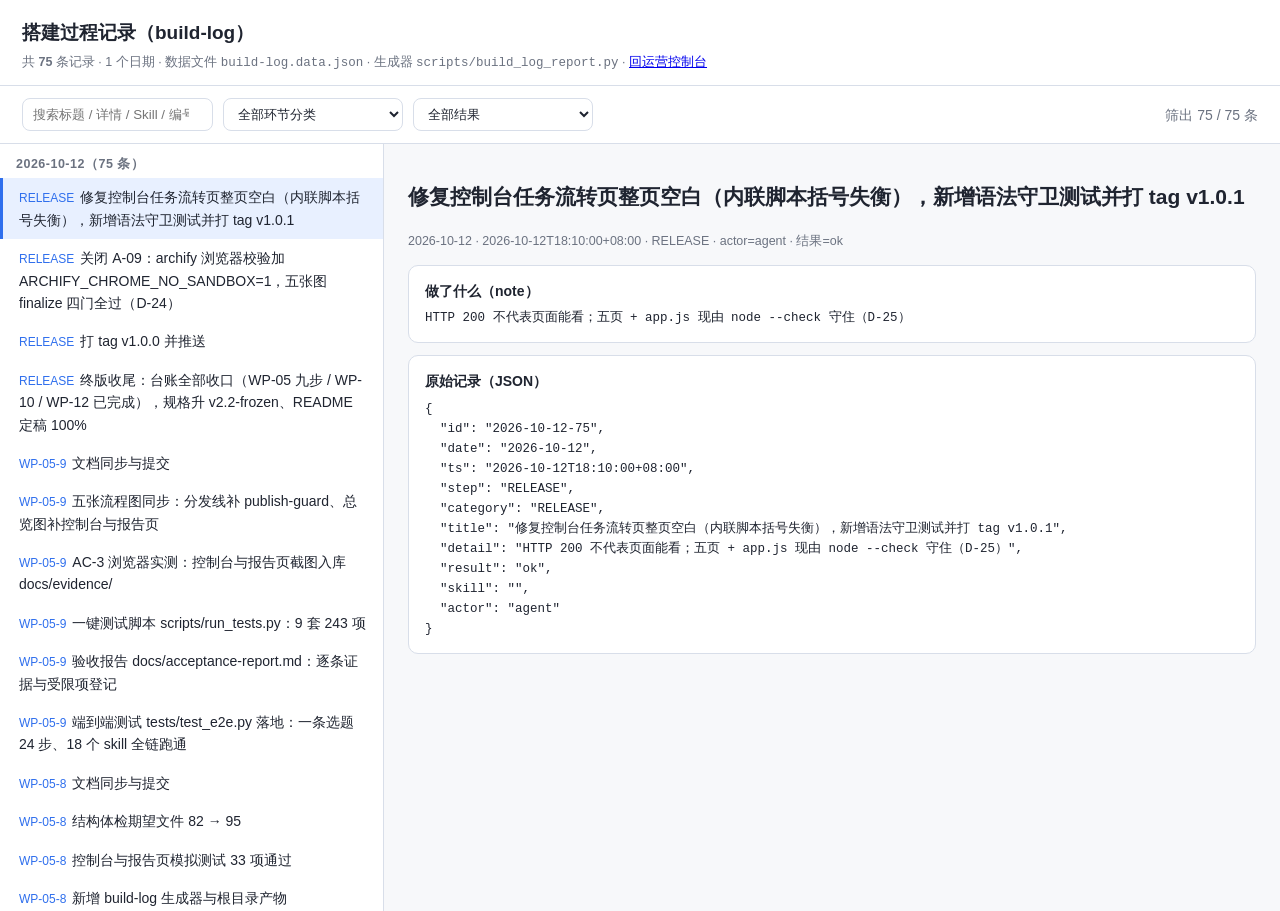
==== commit 430829ea: "fix(dashboard): 修复任务流转页整页空白 + 加内联脚本语法守卫（v1.0.1） - 根因：dashboard/pages/tasks.html 轨迹表的调用多了一个 `)`，内联脚本整" ====
--- a/build-log.html
+++ b/build-log.html
@@ -43,7 +43,7 @@
 <!-- 区块：页头 -->
 <header>
   <h1>搭建过程记录（build-log）</h1>
-  <div class="sub">共 <b id="total">73</b> 条记录 · <span id="dates">1</span> 个日期 ·
+  <div class="sub">共 <b id="total">75</b> 条记录 · <span id="dates">1</span> 个日期 ·
     数据文件 <code>build-log.data.json</code> · 生成器 <code>scripts/build_log_report.py</code> ·
     <a href="dashboard/index.html">回运营控制台</a></div>
 </header>
@@ -65,7 +65,7 @@
 </main>
 <script>
 // 区块：数据（由生成脚本内联，便于 file:// 直接打开；同一份数据另有 build-log.data.json）
-window.BUILD_LOG = {"generated_at": "2026-10-12T14:08:07+08:00", "generator": "scripts/build_log_report.py", "title": "搭建过程记录（build-log）", "total": 73, "dates": [{"date": "2026-10-12", "count": 73, "titles": [{"id": "2026-10-12-73", "title": "关闭 A-09：archify 浏览器校验加 ARCHIFY_CHROME_NO_SANDBOX=1，五张图 finalize 四门全过（D-24）", "step": "RELEASE", "result": "ok"}, {"id": "2026-10-12-72", "title": "打 tag v1.0.0 并推送", "step": "RELEASE", "result": "ok"}, {"id": "2026-10-12-71", "title": "终版收尾：台账全部收口（WP-05 九步 / WP-10 / WP-12 已完成），规格升 v2.2-frozen、README 定稿 100%", "step": "RELEASE", "result": "ok"}, {"id": "2026-10-12-70", "title": "文档同步与提交", "step": "WP-05-9", "result": "ok"}, {"id": "2026-10-12-69", "title": "五张流程图同步：分发线补 publish-guard、总览图补控制台与报告页", "step": "WP-05-9", "result": "ok"}, {"id": "2026-10-12-68", "title": "AC-3 浏览器实测：控制台与报告页截图入库 docs/evidence/", "step": "WP-05-9", "result": "ok"}, {"id": "2026-10-12-67", "title": "一键测试脚本 scripts/run_tests.py：9 套 243 项", "step": "WP-05-9", "result": "ok"}, {"id": "2026-10-12-66", "title": "验收报告 docs/acceptance-report.md：逐条证据与受限项登记", "step": "WP-05-9", "result": "ok"}, {"id": "2026-10-12-65", "title": "端到端测试 tests/test_e2e.py 落地：一条选题 24 步、18 个 skill 全链跑通", "step": "WP-05-9", "result": "ok"}, {"id": "2026-10-12-64", "title": "文档同步与提交", "step": "WP-05-8", "result": "ok"}, {"id": "2026-10-12-63", "title": "结构体检期望文件 82 → 95", "step": "WP-05-8", "result": "ok"}, {"id": "2026-10-12-62", "title": "控制台与报告页模拟测试 33 项通过", "step": "WP-05-8", "result": "ok"}, {"id": "2026-10-12-61", "title": "新增 build-log 生成器与根目录产物", "step": "WP-05-8", "result": "ok"}, {"id": "2026-10-12-60", "title": "落地控制台五页与前端公共库", "step": "WP-05-8", "result": "ok"}, {"id": "2026-10-12-59", "title": "新增本地服务 `scripts/serve_dashboard.py`", "step": "WP-05-8", "result": "ok"}, {"id": "2026-10-12-58", "title": "新增控制台只读数据层 `_shared/console.py`", "step": "WP-05-8", "result": "ok"}, {"id": "2026-10-12-57", "title": "文档同步与提交", "step": "WP-07", "result": "ok"}, {"id": "2026-10-12-56", "title": "结构体检期望文件 68 → 82", "step": "WP-07", "result": "ok"}, {"id": "2026-10-12-55", "title": "编排者模拟测试 33 项通过", "step": "WP-07", "result": "ok"}, {"id": "2026-10-12-54", "title": "汇总回报员落地（summarize 五项，只读）", "step": "WP-07", "result": "ok"}, {"id": "2026-10-12-53", "title": "派单员落地（dispatch / plan / agents）", "step": "WP-07", "result": "ok"}, {"id": "2026-10-12-52", "title": "五个 Agent 定义与交接契约落地", "step": "WP-07", "result": "ok"}, {"id": "2026-10-12-51", "title": "文档同步与提交", "step": "WP-05-7", "result": "ok"}, {"id": "2026-10-12-50", "title": "分发数据线模拟测试 33 项通过", "step": "WP-05-7", "result": "ok"}, {"id": "2026-10-12-49", "title": "新增热点摘要提示词 v1 与四份离线样例", "step": "WP-05-7", "result": "ok"}, {"id": "2026-10-12-48", "title": "三个离线适配器与共享库", "step": "WP-05-7", "result": "ok"}, {"id": "2026-10-12-47", "title": "分发数据线 7 个 skill 三件套落地", "step": "WP-05-7", "result": "ok"}, {"id": "2026-10-12-46", "title": "迁移 0003：热点与发布留痕三张表", "step": "WP-05-7", "result": "ok"}, {"id": "2026-10-12-45", "title": "文档同步与提交", "step": "WP-05-6", "result": "ok"}, {"id": "2026-10-12-44", "title": "视频线模拟测试 22 项通过", "step": "WP-05-6", "result": "ok"}, {"id": "2026-10-12-43", "title": "新增发布准备提示词 v1 与离线样例", "step": "WP-05-6", "result": "ok"}, {"id": "2026-10-12-42", "title": "新增 5 个视频线 skill", "step": "WP-05-6", "result": "ok"}, {"id": "2026-10-12-41", "title": "适配器层接入本地视频能力", "step": "WP-05-6", "result": "ok"}, {"id": "2026-10-12-40", "title": "视频线开工：实测本机 ffmpeg 9.0.2 并写出 _shared/video.py（合成 / 抽帧 / 体检）", "step": "WP-05-6", "result": "ok"}, {"id": "2026-10-12-39", "title": "文档同步与提交", "step": "WP-05-5", "result": "ok"}, {"id": "2026-10-12-38", "title": "结构体检扩展到 47 项期望文件", "step": "WP-05-5", "result": "ok"}, {"id": "2026-10-12-37", "title": "视觉线模拟测试", "step": "WP-05-5", "result": "ok"}, {"id": "2026-10-12-36", "title": "关口枚举扩展", "step": "WP-05-5", "result": "ok"}, {"id": "2026-10-12-35", "title": "离线图像能力", "step": "WP-05-5", "result": "ok"}, {"id": "2026-10-12-34", "title": "视觉线 4 个 skill 落地", "step": "WP-05-5", "result": "ok"}, {"id": "2026-10-12-33", "title": "结构体检扩展到 38 项期望文件", "step": "WP-05-4", "result": "ok"}, {"id": "2026-10-12-32", "title": "文案线模拟测试", "step": "WP-05-4", "result": "ok"}, {"id": "2026-10-12-31", "title": "提示词升 v2 + 假数据样例库", "step": "WP-05-4", "result": "ok"}, {"id": "2026-10-12-30", "title": "文案线 5 个 skill 落地", "step": "WP-05-4", "result": "ok"}, {"id": "2026-10-12-29", "title": "共享库扩展（recording / hitl / workspace_dir）", "step": "WP-05-4", "result": "ok"}, {"id": "2026-10-12-28", "title": "结构体检脚本扩展（三件套检查）", "step": "WP-05-3", "result": "ok"}, {"id": "2026-10-12-27", "title": "适配器层模拟测试 tests/test_adapters.py", "step": "WP-05-3", "result": "ok"}, {"id": "2026-10-12-26", "title": "适配器同步脚本 scripts/seed_adapters.py", "step": "WP-05-3", "result": "ok"}, {"id": "2026-10-12-25", "title": "统一调用入口 skill", "step": "WP-05-3", "result": "ok"}, {"id": "2026-10-12-24", "title": "提示词模板与注册表 skill", "step": "WP-05-3", "result": "ok"}, {"id": "2026-10-12-23", "title": "共享运行库 .dsh/skills/_shared/", "step": "WP-05-3", "result": "ok"}, {"id": "2026-10-12-22", "title": "适配器登记表 templates/adapters/registry.json", "step": "WP-05-3", "result": "ok"}, {"id": "2026-10-12-21", "title": "建本地库 db/app.db", "step": "WP-05-2", "result": "ok"}, {"id": "2026-10-12-20", "title": "数据库模拟测试 tests/test_db.py", "step": "WP-05-2", "result": "ok"}, {"id": "2026-10-12-19", "title": "建库脚本 scripts/db_init.py", "step": "WP-05-2", "result": "ok"}, {"id": "2026-10-12-18", "title": "生成首次迁移与种子数据", "step": "WP-05-2", "result": "ok"}, {"id": "2026-10-12-17", "title": "设计并落盘数据库结构 db/schema.sql", "step": "WP-05-2", "result": "ok"}, {"id": "2026-10-12-16", "title": "依实测修订 skill 三件套规则", "step": "WP-05-1", "result": "ok"}, {"id": "2026-10-12-15", "title": "结构体检脚本首次运行", "step": "WP-05-1", "result": "ok"}, {"id": "2026-10-12-14", "title": "产出目录及文件说明与索引文档", "step": "WP-05-1", "result": "ok"}, {"id": "2026-10-12-13", "title": "建顶层目录骨架与各目录 README", "step": "WP-05-1", "result": "ok"}, {"id": "2026-10-12-12", "title": "实测 DSH skill 发现机制（探针）", "step": "WP-05-1", "result": "ok"}, {"id": "2026-10-12-11", "title": "确认目录方案", "step": "WP-05-1", "result": "ok"}, {"id": "2026-10-12-10", "title": "提交推送分环节图与设计文档", "step": "N004", "result": "ok"}, {"id": "2026-10-12-9", "title": "Skill 岗位与数量设计 + README 契约 + 目录结构提案", "step": "N004", "result": "ok"}, {"id": "2026-10-12-8", "title": "产出 4 张分环节操作流程图", "step": "N004", "result": "ok"}, {"id": "2026-10-12-7", "title": "提交推送整体流程图", "step": "N003", "result": "ok"}, {"id": "2026-10-12-6", "title": "登记 archify browser-check 环境限制", "step": "N003", "result": "blocked"}, {"id": "2026-10-12-5", "title": "产出整体运营流程图 FLOW-OVERALL", "step": "N003", "result": "ok"}, {"id": "2026-10-12-4", "title": "git init + 首推 GitHub 远端与基线 tag", "step": "N002", "result": "ok"}, {"id": "2026-10-12-3", "title": "S1~S14 与 Q-1~Q-19 全部落定，规格冻结", "step": "N002", "result": "ok"}, {"id": "2026-10-12-2", "title": "提出 14 条完善建议 S1~S14 与 5 个阻塞项", "step": "N001", "result": "ok"}, {"id": "2026-10-12-1", "title": "梳理自媒体创作运营团队三层需求，重写需求规格", "step": "N001", "result": "ok"}]}], "entries": [{"id": "2026-10-12-73", "date": "2026-10-12", "ts": "2026-10-12T17:20:00+08:00", "step": "RELEASE", "category": "RELEASE", "title": "关闭 A-09：archify 浏览器校验加 ARCHIFY_CHROME_NO_SANDBOX=1，五张图 finalize 四门全过（D-24）", "detail": "命令写进五张图 README 与 .archify/README.md；AC-7 用例守住", "result": "ok", "skill": "", "actor": "agent"}, {"id": "2026-10-12-72", "date": "2026-10-12", "ts": "2026-10-12T17:00:00+08:00", "step": "RELEASE", "category": "RELEASE", "title": "打 tag v1.0.0 并推送", "detail": "四个工作包收口；远端标签见 origin", "result": "ok", "skill": "", "actor": "agent"}, {"id": "2026-10-12-71", "date": "2026-10-12", "ts": "2026-10-12T17:00:00+08:00", "step": "RELEASE", "category": "RELEASE", "title": "终版收尾：台账全部收口（WP-05 九步 / WP-10 / WP-12 已完成），规格升 v2.2-frozen、README 定稿 100%", "detail": "需求条款与 v2.1-frozen 逐条一致；仅 A-09 待环境", "result": "ok", "skill": "", "actor": "agent"}, {"id": "2026-10-12-70", "date": "2026-10-12", "ts": "2026-10-12T16:00:00+08:00", "step": "WP-05-9", "category": "WP-05", "title": "文档同步与提交", "detail": "规格 v2.1.12 / README 100% / 台账 WP-05 与 WP-12 收口 / 决议 D-22~D-23 / 讨论节点 N014 / tag v0.13.0-e2e", "result": "ok", "skill": "", "actor": "agent"}, {"id": "2026-10-12-69", "date": "2026-10-12", "ts": "2026-10-12T16:00:00+08:00", "step": "WP-05-9", "category": "WP-05", "title": "五张流程图同步：分发线补 publish-guard、总览图补控制台与报告页", "detail": "render + check 两图 9/9；browser-check 受限 A-09", "result": "ok", "skill": "", "actor": "agent"}, {"id": "2026-10-12-68", "date": "2026-10-12", "ts": "2026-10-12T16:00:00+08:00", "step": "WP-05-9", "category": "WP-05", "title": "AC-3 浏览器实测：控制台与报告页截图入库 docs/evidence/", "detail": "127.0.0.1:8791；报告页搜索与切换可用", "result": "ok", "skill": "", "actor": "agent"}, {"id": "2026-10-12-67", "date": "2026-10-12", "ts": "2026-10-12T16:00:00+08:00", "step": "WP-05-9", "category": "WP-05", "title": "一键测试脚本 scripts/run_tests.py：9 套 243 项", "detail": "R-L2-02；AC-5", "result": "ok", "skill": "", "actor": "agent"}, {"id": "2026-10-12-66", "date": "2026-10-12", "ts": "2026-10-12T16:00:00+08:00", "step": "WP-05-9", "category": "WP-05", "title": "验收报告 docs/acceptance-report.md：逐条证据与受限项登记", "detail": "AC-1~AC-7；A-09 如实写明", "result": "ok", "skill": "", "actor": "agent"}, {"id": "2026-10-12-65", "date": "2026-10-12", "ts": "2026-10-12T16:00:00+08:00", "step": "WP-05-9", "category": "WP-05", "title": "端到端测试 tests/test_e2e.py 落地：一条选题 24 步、18 个 skill 全链跑通", "detail": "AC-1~AC-7；13 项全部通过", "result": "ok", "skill": "", "actor": "agent"}, {"id": "2026-10-12-64", "date": "2026-10-12", "ts": "2026-10-12T15:00:00+08:00", "step": "WP-05-8", "category": "WP-05", "title": "文档同步与提交", "detail": "roster / 目录说明 / 决议 D-20~D-21 / 规格 v2.1.11 / README + tag v0.12.0-dashboard", "result": "ok", "skill": "", "actor": "agent"}, {"id": "2026-10-12-63", "date": "2026-10-12", "ts": "2026-10-12T15:00:00+08:00", "step": "WP-05-8", "category": "WP-05", "title": "结构体检期望文件 82 → 95", "detail": "scripts/structure_check.py：expected_files=95、problems=[]", "result": "ok", "skill": "", "actor": "agent"}, {"id": "2026-10-12-62", "date": "2026-10-12", "ts": "2026-10-12T15:00:00+08:00", "step": "WP-05-8", "category": "WP-05", "title": "控制台与报告页模拟测试 33 项通过", "detail": "tests/test_dashboard.py：数据层口径 / 坏行不致命 / 白名单与路径越界 / 静态页可达 / 页面能走到四页与报告页（累计 230 项）", "result": "ok", "skill": "", "actor": "agent"}, {"id": "2026-10-12-61", "date": "2026-10-12", "ts": "2026-10-12T15:00:00+08:00", "step": "WP-05-8", "category": "WP-05", "title": "新增 build-log 生成器与根目录产物", "detail": "`scripts/build_log_report.py` 扫 `logs/*.jsonl` 生成仓库根 `build-log.html` + `build-log.data.json`（57 条记录、数据内联可 file:// 打开，R-L2-05/R-L2-06）", "result": "ok", "skill": "", "actor": "agent"}, {"id": "2026-10-12-60", "date": "2026-10-12", "ts": "2026-10-12T15:00:00+08:00", "step": "WP-05-8", "category": "WP-05", "title": "落地控制台五页与前端公共库", "detail": "总览 / 任务流转 / 文案生成（关口① 三选一对比卡）/ 发布操作 / 数据与复盘 + `dashboard/assets/{app.js,style.css}`（保留区块注释，R-L2-08）", "result": "ok", "skill": "", "actor": "agent"}, {"id": "2026-10-12-59", "date": "2026-10-12", "ts": "2026-10-12T15:00:00+08:00", "step": "WP-05-8", "category": "WP-05", "title": "新增本地服务 `scripts/serve_dashboard.py`", "detail": "只监听 127.0.0.1:8787；`/api/health|snapshot|task|copy|artifacts` 只读，`/api/run` 按白名单调 skill，页面参数禁传 --db/--allow-paid（C-09）", "result": "ok", "skill": "", "actor": "agent"}, {"id": "2026-10-12-58", "date": "2026-10-12", "ts": "2026-10-12T15:00:00+08:00", "step": "WP-05-8", "category": "WP-05", "title": "新增控制台只读数据层 `_shared/console.py`", "detail": "环节 / 状态 / 关口中文口径、任务总览、环节看板、人工待办、发布队列、指标、热点、轨迹、日志读取（不写任何库表）", "result": "ok", "skill": "", "actor": "agent"}, {"id": "2026-10-12-57", "date": "2026-10-12", "ts": "2026-10-12T14:00:00+08:00", "step": "WP-07", "category": "WP-07", "title": "文档同步与提交", "detail": "roster / 目录说明 / 决议 D-17~D-19 / 规格 v2.1.10 / README + tag v0.11.0-agents", "result": "ok", "skill": "", "actor": "agent"}, {"id": "2026-10-12-56", "date": "2026-10-12", "ts": "2026-10-12T14:00:00+08:00", "step": "WP-07", "category": "WP-07", "title": "结构体检期望文件 68 → 82", "detail": "scripts/structure_check.py：expected_files=82、problems=[]、25 个 skill 三件套齐全", "result": "ok", "skill": "", "actor": "agent"}, {"id": "2026-10-12-55", "date": "2026-10-12", "ts": "2026-10-12T14:00:00+08:00", "step": "WP-07", "category": "WP-07", "title": "编排者模拟测试 33 项通过", "detail": "tests/test_orchestrator.py（含契约反例：缺 done 段与假 Skill 目录都能被挑出）；累计 197 项", "result": "ok", "skill": "", "actor": "agent"}, {"id": "2026-10-12-54", "date": "2026-10-12", "ts": "2026-10-12T14:00:00+08:00", "step": "WP-07", "category": "WP-07", "title": "汇总回报员落地（summarize 五项，只读）", "detail": "当前环节 / 已完成步骤 / 待办关口 / 关键产物 / 下一步找谁；缺口照实写、不代答关口、不改任务状态", "result": "ok", "skill": "summary-writer", "actor": "agent"}, {"id": "2026-10-12-53", "date": "2026-10-12", "ts": "2026-10-12T14:00:00+08:00", "step": "WP-07", "category": "WP-07", "title": "派单员落地（dispatch / plan / agents）", "detail": "建话题 + 任务 + 派单书两份（kind=manifest role=dispatch prompt_version=none）；未知平台/非法字数/未知任务退出码 2；plan 按当前环节路由", "result": "ok", "skill": "task-decomposer", "actor": "agent"}, {"id": "2026-10-12-52", "date": "2026-10-12", "ts": "2026-10-12T14:00:00+08:00", "step": "WP-07", "category": "WP-07", "title": "五个 Agent 定义与交接契约落地", "detail": "agents/orchestrator/config.yml（契约唯一事实源：五 Agent 档案 + 三段契约 + 五个关口 + 环节路由）；agents/{orchestrator,copy-agent,visual-agent,video-agent,publish-agent}/README.md", "result": "ok", "skill": "artifact-recorder", "actor": "agent"}, {"id": "2026-10-12-51", "date": "2026-10-12", "ts": "2026-10-12T13:30:00+08:00", "step": "WP-05-7", "category": "WP-05", "title": "文档同步与提交", "detail": "roster / 目录说明 / 决议 D-15、D-16 / 规格 v2.1.9 / README + tag v0.10.0-publish-line", "result": "ok", "skill": "", "actor": "agent"}, {"id": "2026-10-12-50", "date": "2026-10-12", "ts": "2026-10-12T13:30:00+08:00", "step": "WP-05-7", "category": "WP-05", "title": "分发数据线模拟测试 33 项通过", "detail": "含热点采集与批次去重、汇总表与 CSV、飞书降级导出、只填写不提交（C-08）、关口③ 授权与回填、指标同键更新、复盘报告与红线阻断；累计 164 项", "result": "ok", "skill": "", "actor": "agent"}, {"id": "2026-10-12-49", "date": "2026-10-12", "ts": "2026-10-12T13:30:00+08:00", "step": "WP-05-7", "category": "WP-05", "title": "新增热点摘要提示词 v1 与四份离线样例", "detail": "templates/prompts/hotspot-summarize.md；templates/mock/{hotspot-source.v1.json,hotspot-summarize.v1.txt,metrics.v1.json,review-report.v1.txt}（库内 7 份模板）", "result": "ok", "skill": "", "actor": "agent"}, {"id": "2026-10-12-48", "date": "2026-10-12", "ts": "2026-10-12T13:30:00+08:00", "step": "WP-05-7", "category": "WP-05", "title": "三个离线适配器与共享库", "detail": "browser.local-fixture / browser.fill-plan / metrics.local-fixture；_shared/hotspots.py、_shared/metrics.py、_shared/publish_guard.py", "result": "ok", "skill": "", "actor": "agent"}, {"id": "2026-10-12-47", "date": "2026-10-12", "ts": "2026-10-12T13:30:00+08:00", "step": "WP-05-7", "category": "WP-05", "title": "分发数据线 7 个 skill 三件套落地", "detail": "hotspot-collector、table-builder、feishu-sync、browser-publisher、metrics-collector、review-reporter、publish-guard（累计 23 个目录）", "result": "ok", "skill": "", "actor": "agent"}, {"id": "2026-10-12-46", "date": "2026-10-12", "ts": "2026-10-12T13:30:00+08:00", "step": "WP-05-7", "category": "WP-05", "title": "迁移 0003：热点与发布留痕三张表", "detail": "hotspot_batches / hotspot_items / publish_records；库表 13→16，迁移链与 schema.sql 结构一致", "result": "ok", "skill": "", "actor": "agent"}, {"id": "2026-10-12-45", "date": "2026-10-12", "ts": "2026-10-12T12:40:00+08:00", "step": "WP-05-6", "category": "WP-05", "title": "文档同步与提交", "detail": "roster / 目录说明 / 决议 D-13、D-14 / 规格 v2.1.8 / README + tag v0.9.0-video-line", "result": "ok", "skill": "", "actor": "agent"}, {"id": "2026-10-12-44", "date": "2026-10-12", "ts": "2026-10-12T12:40:00+08:00", "step": "WP-05-6", "category": "WP-05", "title": "视频线模拟测试 22 项通过", "detail": "含整线连跑、关口② 参数生效、红线拒绝绝对化用语、video 链离线终点", "result": "ok", "skill": "", "actor": "agent"}, {"id": "2026-10-12-43", "date": "2026-10-12", "ts": "2026-10-12T12:40:00+08:00", "step": "WP-05-6", "category": "WP-05", "title": "新增发布准备提示词 v1 与离线样例", "detail": "templates/prompts/publish-prep.md、templates/mock/publish-prep.v1.txt（库内 6 份模板）", "result": "ok", "skill": "", "actor": "agent"}, {"id": "2026-10-12-42", "date": "2026-10-12", "ts": "2026-10-12T12:40:00+08:00", "step": "WP-05-6", "category": "WP-05", "title": "新增 5 个视频线 skill", "detail": "三件套齐全（SKILL.md + README.md + run.py）", "result": "ok", "skill": "asset-packager / image-to-video / auto-editor / video-exporter / title-cover-prep", "actor": "agent"}, {"id": "2026-10-12-41", "date": "2026-10-12", "ts": "2026-10-12T12:40:00+08:00", "step": "WP-05-6", "category": "WP-05", "title": "适配器层接入本地视频能力", "detail": "video.ffmpeg implemented=true（ffmpeg_render / ffmpeg_slideshow 两个运行时），video 链离线终点 = 本地 ffmpeg", "result": "ok", "skill": "", "actor": "agent"}, {"id": "2026-10-12-40", "date": "2026-10-12", "ts": "2026-10-12T12:40:00+08:00", "step": "WP-05-6", "category": "WP-05", "title": "视频线开工：实测本机 ffmpeg 9.0.2 并写出 _shared/video.py（合成 / 抽帧 / 体检）", "detail": "踩坑：ffmpeg 9 移除 -vsync；concat 清单必须写绝对路径", "result": "ok", "skill": "", "actor": "agent"}, {"id": "2026-10-12-39", "date": "2026-10-12", "ts": "2026-10-12T11:40:00+08:00", "step": "WP-05-5", "category": "WP-05", "title": "文档同步与提交", "detail": "roster / 目录说明 / 决议 / 规格 / README + tag v0.8.0-visual-line", "result": "ok", "skill": "", "actor": "agent"}, {"id": "2026-10-12-38", "date": "2026-10-12", "ts": "2026-10-12T11:40:00+08:00", "step": "WP-05-5", "category": "WP-05", "title": "结构体检扩展到 47 项期望文件", "detail": "scripts/structure_check.py ok=True", "result": "ok", "skill": "", "actor": "agent"}, {"id": "2026-10-12-37", "date": "2026-10-12", "ts": "2026-10-12T11:40:00+08:00", "step": "WP-05-5", "category": "WP-05", "title": "视觉线模拟测试", "detail": "tests/test_visual_line.py 21 项通过", "result": "ok", "skill": "", "actor": "agent"}, {"id": "2026-10-12-36", "date": "2026-10-12", "ts": "2026-10-12T11:40:00+08:00", "step": "WP-05-5", "category": "WP-05", "title": "关口枚举扩展", "detail": "hitl_events.gate 由 3 值扩到 5 值，迁移 0002 重建表", "result": "ok", "skill": "", "actor": "agent"}, {"id": "2026-10-12-35", "date": "2026-10-12", "ts": "2026-10-12T11:40:00+08:00", "step": "WP-05-5", "category": "WP-05", "title": "离线图像能力", "detail": "新增 _shared/images.py；image 链新增 image.placeholder；split.grid-slicer 接上本地运行时", "result": "ok", "skill": "", "actor": "agent"}, {"id": "2026-10-12-34", "date": "2026-10-12", "ts": "2026-10-12T11:40:00+08:00", "step": "WP-05-5", "category": "WP-05", "title": "视觉线 4 个 skill 落地", "detail": "reference-image-builder / grid-image-builder / image-splitter / image-consistency-checker 三件套齐全", "result": "ok", "skill": "", "actor": "agent"}, {"id": "2026-10-12-33", "date": "2026-10-12", "ts": "2026-10-12T10:20:00+08:00", "step": "WP-05-4", "category": "WP-05", "title": "结构体检扩展到 38 项期望文件", "detail": "scripts/structure_check.py ok=True", "result": "ok", "skill": "", "actor": "agent"}, {"id": "2026-10-12-32", "date": "2026-10-12", "ts": "2026-10-12T10:20:00+08:00", "step": "WP-05-4", "category": "WP-05", "title": "文案线模拟测试", "detail": "tests/test_copy_line.py 24 项通过", "result": "ok", "skill": "", "actor": "agent"}, {"id": "2026-10-12-31", "date": "2026-10-12", "ts": "2026-10-12T10:20:00+08:00", "step": "WP-05-4", "category": "WP-05", "title": "提示词升 v2 + 假数据样例库", "detail": "templates/prompts/*.md v2；templates/mock/ 三份", "result": "ok", "skill": "", "actor": "agent"}, {"id": "2026-10-12-30", "date": "2026-10-12", "ts": "2026-10-12T10:20:00+08:00", "step": "WP-05-4", "category": "WP-05", "title": "文案线 5 个 skill 落地", "detail": "copy-writer / storyboard-builder / artifact-recorder / hitl-gate / storyboard-validator", "result": "ok", "skill": "", "actor": "agent"}, {"id": "2026-10-12-29", "date": "2026-10-12", "ts": "2026-10-12T10:20:00+08:00", "step": "WP-05-4", "category": "WP-05", "title": "共享库扩展（recording / hitl / workspace_dir）", "detail": "五张留痕表唯一写入口 + 三类关口逻辑下沉 _shared", "result": "ok", "skill": "", "actor": "agent"}, {"id": "2026-10-12-28", "date": "2026-10-12", "ts": "2026-10-12T07:40:00+08:00", "step": "WP-05-3", "category": "WP-05", "title": "结构体检脚本扩展（三件套检查）", "detail": "新增 check_skill_triplets()：SKILL.md+README.md+run.py 齐全、frontmatter name 与目录名一致；EXPECTED_ROOT_FILES 增至 34 项；体检退出码 0", "result": "ok", "skill": "", "actor": "agent"}, {"id": "2026-10-12-27", "date": "2026-10-12", "ts": "2026-10-12T07:35:00+08:00", "step": "WP-05-3", "category": "WP-05", "title": "适配器层模拟测试 tests/test_adapters.py", "detail": "34 项全部通过：登记表自洽（含 implemented 与运行时双向一致、链尾离线兜底）、降级行为、零付费门禁、人工兜底、模板渲染与自检、同步与两个 skill 的命令行；全套 62 项（28+33）", "result": "ok", "skill": "", "actor": "agent"}, {"id": "2026-10-12-26", "date": "2026-10-12", "ts": "2026-10-12T07:28:00+08:00", "step": "WP-05-3", "category": "WP-05", "title": "适配器同步脚本 scripts/seed_adapters.py", "detail": "registry.json → adapter_registry 表；--check 只比对不写库；已同步 19 条，比对一致", "result": "ok", "skill": "", "actor": "agent"}, {"id": "2026-10-12-25", "date": "2026-10-12", "ts": "2026-10-12T07:20:00+08:00", "step": "WP-05-3", "category": "WP-05", "title": "统一调用入口 skill", "detail": "run.py 提供 chains|chain/adapters/generate/call；默认零付费（C-09）；全链失败转人工并逐条记录 adapter=status", "result": "ok", "skill": "llm-adapter", "actor": "agent"}, {"id": "2026-10-12-24", "date": "2026-10-12", "ts": "2026-10-12T07:12:00+08:00", "step": "WP-05-3", "category": "WP-05", "title": "提示词模板与注册表 skill", "detail": "templates/prompts/ 三份（copy-generate/storyboard-split/review-report，frontmatter 含 prompt_key/version/variables）；run.py 提供 list/get/render/check/sync；会话技能目录已即时可见", "result": "ok", "skill": "prompt-registry", "actor": "agent"}, {"id": "2026-10-12-23", "date": "2026-10-12", "ts": "2026-10-12T07:05:00+08:00", "step": "WP-05-3", "category": "WP-05", "title": "共享运行库 .dsh/skills/_shared/", "detail": "adapter_runtime.py（降级链 + 零付费门禁 + 实际适配器记录）、prompt_templates.py、env_file.py；不是 skill（无 SKILL.md，DSH 不加载，体检脚本豁免三件套检查）", "result": "ok", "skill": "_shared", "actor": "agent"}, {"id": "2026-10-12-22", "date": "2026-10-12", "ts": "2026-10-12T07:00:00+08:00", "step": "WP-05-3", "category": "WP-05", "title": "适配器登记表 templates/adapters/registry.json", "detail": "7 类服务共 19 条声明（含 llm.manual 人工兜底）；每条含能力/是否要密钥/是否计费/失败特征/降级顺序/是否已接入；换服务只改此文件（R-L2-14/16）", "result": "ok", "skill": "", "actor": "agent"}, {"id": "2026-10-12-21", "date": "2026-10-12", "ts": "2026-10-12T06:12:00+08:00", "step": "WP-05-2", "category": "WP-05", "title": "建本地库 db/app.db", "detail": "python3 scripts/db_init.py → 13 表 2 视图 4 条平台模板；数据库二进制按 R-L1-04 不入库", "result": "ok", "skill": "", "actor": "agent"}, {"id": "2026-10-12-20", "date": "2026-10-12", "ts": "2026-10-12T06:10:00+08:00", "step": "WP-05-2", "category": "WP-05", "title": "数据库模拟测试 tests/test_db.py", "detail": "28 项全部通过：结构可建/迁移链与 schema 一致/幂等/种子幂等/24 条分镜上限与编号唯一/3 套文案与套号唯一/软删保留行/枚举与触发器生效/外键生效/视图可用/建库脚本可用", "result": "ok", "skill": "", "actor": "agent"}, {"id": "2026-10-12-19", "date": "2026-10-12", "ts": "2026-10-12T06:05:00+08:00", "step": "WP-05-2", "category": "WP-05", "title": "建库脚本 scripts/db_init.py", "detail": "支持 --from-migrations 走迁移链、--db 指定路径、--force 重建、--no-seed；默认读 .env 的 DB_PATH，兜底 db/app.db", "result": "ok", "skill": "", "actor": "agent"}, {"id": "2026-10-12-18", "date": "2026-10-12", "ts": "2026-10-12T06:02:00+08:00", "step": "WP-05-2", "category": "WP-05", "title": "生成首次迁移与种子数据", "detail": "db/migrations/0001_init.sql（与 schema.sql 同构并登记 schema_migrations）、db/seed/0001_platform_templates.sql（抖音/小红书/B站/视频号）", "result": "ok", "skill": "", "actor": "agent"}, {"id": "2026-10-12-17", "date": "2026-10-12", "ts": "2026-10-12T06:00:00+08:00", "step": "WP-05-2", "category": "WP-05", "title": "设计并落盘数据库结构 db/schema.sql", "detail": "13 张表（topics/tasks/copy_variants/storyboards/step_runs/artifacts/hitl_events/metrics/adapter_registry/platform_templates/prompt_versions/versions/schema_migrations）+ 2 视图（v_task_progress/v_pending_publish）+ 3 触发器（失败必须写原因/选定套号 1-3/媒体产物大小非零）；全部枚举字段带 CHECK（R-7-02）", "result": "ok", "skill": "", "actor": "agent"}, {"id": "2026-10-12-16", "date": "2026-10-12", "ts": "2026-10-12T05:25:00+08:00", "step": "WP-05-1", "category": "WP-05", "title": "依实测修订 skill 三件套规则", "detail": "skill-roster.md §2 与 skill-readme-contract.md §1.1：SKILL.md（DSH 入口）+ README.md（九段模板）+ run.py", "result": "ok", "skill": "", "actor": "agent"}, {"id": "2026-10-12-15", "date": "2026-10-12", "ts": "2026-10-12T05:20:00+08:00", "step": "WP-05-1", "category": "WP-05", "title": "结构体检脚本首次运行", "detail": "python3 scripts/structure_check.py → 12 目录 + 11 必需文件 + 说明文档覆盖 + 禁止项全部通过，退出码 0", "result": "ok", "skill": "", "actor": "agent"}, {"id": "2026-10-12-14", "date": "2026-10-12", "ts": "2026-10-12T05:15:00+08:00", "step": "WP-05-1", "category": "WP-05", "title": "产出目录及文件说明与索引文档", "detail": "docs/directory-and-files.md、docs/README.md、docs/decision-log.md（D-01~D-08）、.archify/README.md、.env.example", "result": "ok", "skill": "", "actor": "agent"}, {"id": "2026-10-12-13", "date": "2026-10-12", "ts": "2026-10-12T05:10:00+08:00", "step": "WP-05-1", "category": "WP-05", "title": "建顶层目录骨架与各目录 README", "detail": "agents/ .dsh/skills/ db/ dashboard/ workflows/ templates/ scripts/ tests/ logs/ workspace/ 全部含「用途：」行说明", "result": "ok", "skill": "", "actor": "agent"}, {"id": "2026-10-12-12", "date": "2026-10-12", "ts": "2026-10-12T05:05:00+08:00", "step": "WP-05-1", "category": "WP-05", "title": "实测 DSH skill 发现机制（探针）", "detail": "工作区 .dsh/skills/ 即 DSH 技能根目录，入口文件为 SKILL.md（YAML frontmatter: name/description）；探针加载成功并已删除", "result": "ok", "skill": "probe-discovery", "actor": "agent"}, {"id": "2026-10-12-11", "date": "2026-10-12", "ts": "2026-10-12T05:00:00+08:00", "step": "WP-05-1", "category": "WP-05", "title": "确认目录方案", "detail": "用户逐字：目录按提案建 + 保留 .dsh/skills + 同意分步", "result": "ok", "skill": "", "actor": "user"}, {"id": "2026-10-12-10", "date": "2026-10-12", "ts": "2026-10-12T04:45:00+08:00", "step": "N004", "category": "N004", "title": "提交推送分环节图与设计文档", "detail": "346e8a9 + tag v0.3.0-line-flows", "result": "ok", "skill": "", "actor": "agent"}, {"id": "2026-10-12-9", "date": "2026-10-12", "ts": "2026-10-12T04:42:00+08:00", "step": "N004", "category": "N004", "title": "Skill 岗位与数量设计 + README 契约 + 目录结构提案", "detail": "18 执行岗 + 7 支撑件 = 25 个目录；九段 README 模板 + 机器可判定词汇表；目录提案待用户确认", "result": "ok", "skill": "", "actor": "agent"}, {"id": "2026-10-12-8", "date": "2026-10-12", "ts": "2026-10-12T04:40:00+08:00", "step": "N004", "category": "N004", "title": "产出 4 张分环节操作流程图", "detail": "文案线 FLOW-1 / 视觉线 FLOW-2·3 / 视频线 FLOW-4·5 / 分发数据线 FLOW-6·7·8；4 张均 render 成功且 check ok=true、composition=pass", "result": "ok", "skill": "archify", "actor": "agent"}, {"id": "2026-10-12-7", "date": "2026-10-12", "ts": "2026-10-12T04:35:00+08:00", "step": "N003", "category": "N003", "title": "提交推送整体流程图", "detail": "c6f8d57 + tag v0.2.0-flow-overall", "result": "ok", "skill": "", "actor": "agent"}, {"id": "2026-10-12-6", "date": "2026-10-12", "ts": "2026-10-12T04:32:00+08:00", "step": "N003", "category": "N003", "title": "登记 archify browser-check 环境限制", "detail": "Chrome 沙箱初始化失败（Failed to initialize sandbox / GPU process isn't usable）→ browser-check 不可用；处置：render + check + headless 截图人工核对，登记为 Action A-09，不静默跳过（R-L2-18）", "result": "blocked", "skill": "", "actor": "agent"}, {"id": "2026-10-12-5", "date": "2026-10-12", "ts": "2026-10-12T04:30:00+08:00", "step": "N003", "category": "N003", "title": "产出整体运营流程图 FLOW-OVERALL", "detail": "workflow 类型 16 版均不可用（中文标签 + 6 列网格 + showcase 构图门冲突），改用 architecture 类型；.archify/FLOW-OVERALL-20261012/overall-operations.html，archify check ok=true", "result": "ok", "skill": "archify", "actor": "agent"}, {"id": "2026-10-12-4", "date": "2026-10-12", "ts": "2026-10-12T04:05:00+08:00", "step": "N002", "category": "N002", "title": "git init + 首推 GitHub 远端与基线 tag", "detail": "1193eee + tag v0.1.0-spec-frozen → https://github.com/theyejin/agentFrame.git", "result": "ok", "skill": "", "actor": "agent"}, {"id": "2026-10-12-3", "date": "2026-10-12", "ts": "2026-10-12T04:00:00+08:00", "step": "N002", "category": "N002", "title": "S1~S14 与 Q-1~Q-19 全部落定，规格冻结", "detail": "requirements-spec.md 升 v2.1-frozen；决策记录 §11 取代「待确认问题」；新增 §15 变更同步检查表与附录 A", "result": "ok", "skill": "", "actor": "agent"}, {"id": "2026-10-12-2", "date": "2026-10-12", "ts": "2026-10-12T02:20:00+08:00", "step": "N001", "category": "N001", "title": "提出 14 条完善建议 S1~S14 与 5 个阻塞项", "detail": "待用户处置：Q-1/Q-2/Q-10/Q-15/Q-16", "result": "ok", "skill": "", "actor": "agent"}, {"id": "2026-10-12-1", "date": "2026-10-12", "ts": "2026-10-12T02:10:00+08:00", "step": "N001", "category": "N001", "title": "梳理自媒体创作运营团队三层需求，重写需求规格", "detail": "docs/requirements-spec.md 升 v2.0：新增 §3 讨论留痕制度、§5.2.1 三层边界、§5.3.1 注释规范、§7 数据模型、Q-1~Q-19；新建 docs/discussion-record.md", "result": "ok", "skill": "", "actor": "agent"}]};
+window.BUILD_LOG = {"generated_at": "2026-10-12T16:19:25+08:00", "generator": "scripts/build_log_report.py", "title": "搭建过程记录（build-log）", "total": 75, "dates": [{"date": "2026-10-12", "count": 75, "titles": [{"id": "2026-10-12-75", "title": "修复控制台任务流转页整页空白（内联脚本括号失衡），新增语法守卫测试并打 tag v1.0.1", "step": "RELEASE", "result": "ok"}, {"id": "2026-10-12-73", "title": "关闭 A-09：archify 浏览器校验加 ARCHIFY_CHROME_NO_SANDBOX=1，五张图 finalize 四门全过（D-24）", "step": "RELEASE", "result": "ok"}, {"id": "2026-10-12-72", "title": "打 tag v1.0.0 并推送", "step": "RELEASE", "result": "ok"}, {"id": "2026-10-12-71", "title": "终版收尾：台账全部收口（WP-05 九步 / WP-10 / WP-12 已完成），规格升 v2.2-frozen、README 定稿 100%", "step": "RELEASE", "result": "ok"}, {"id": "2026-10-12-70", "title": "文档同步与提交", "step": "WP-05-9", "result": "ok"}, {"id": "2026-10-12-69", "title": "五张流程图同步：分发线补 publish-guard、总览图补控制台与报告页", "step": "WP-05-9", "result": "ok"}, {"id": "2026-10-12-68", "title": "AC-3 浏览器实测：控制台与报告页截图入库 docs/evidence/", "step": "WP-05-9", "result": "ok"}, {"id": "2026-10-12-67", "title": "一键测试脚本 scripts/run_tests.py：9 套 243 项", "step": "WP-05-9", "result": "ok"}, {"id": "2026-10-12-66", "title": "验收报告 docs/acceptance-report.md：逐条证据与受限项登记", "step": "WP-05-9", "result": "ok"}, {"id": "2026-10-12-65", "title": "端到端测试 tests/test_e2e.py 落地：一条选题 24 步、18 个 skill 全链跑通", "step": "WP-05-9", "result": "ok"}, {"id": "2026-10-12-64", "title": "文档同步与提交", "step": "WP-05-8", "result": "ok"}, {"id": "2026-10-12-63", "title": "结构体检期望文件 82 → 95", "step": "WP-05-8", "result": "ok"}, {"id": "2026-10-12-62", "title": "控制台与报告页模拟测试 33 项通过", "step": "WP-05-8", "result": "ok"}, {"id": "2026-10-12-61", "title": "新增 build-log 生成器与根目录产物", "step": "WP-05-8", "result": "ok"}, {"id": "2026-10-12-60", "title": "落地控制台五页与前端公共库", "step": "WP-05-8", "result": "ok"}, {"id": "2026-10-12-59", "title": "新增本地服务 `scripts/serve_dashboard.py`", "step": "WP-05-8", "result": "ok"}, {"id": "2026-10-12-58", "title": "新增控制台只读数据层 `_shared/console.py`", "step": "WP-05-8", "result": "ok"}, {"id": "2026-10-12-74", "title": "控制台调用 hotspot-collector collect", "step": "L3-console", "result": "ok"}, {"id": "2026-10-12-57", "title": "文档同步与提交", "step": "WP-07", "result": "ok"}, {"id": "2026-10-12-56", "title": "结构体检期望文件 68 → 82", "step": "WP-07", "result": "ok"}, {"id": "2026-10-12-55", "title": "编排者模拟测试 33 项通过", "step": "WP-07", "result": "ok"}, {"id": "2026-10-12-54", "title": "汇总回报员落地（summarize 五项，只读）", "step": "WP-07", "result": "ok"}, {"id": "2026-10-12-53", "title": "派单员落地（dispatch / plan / agents）", "step": "WP-07", "result": "ok"}, {"id": "2026-10-12-52", "title": "五个 Agent 定义与交接契约落地", "step": "WP-07", "result": "ok"}, {"id": "2026-10-12-51", "title": "文档同步与提交", "step": "WP-05-7", "result": "ok"}, {"id": "2026-10-12-50", "title": "分发数据线模拟测试 33 项通过", "step": "WP-05-7", "result": "ok"}, {"id": "2026-10-12-49", "title": "新增热点摘要提示词 v1 与四份离线样例", "step": "WP-05-7", "result": "ok"}, {"id": "2026-10-12-48", "title": "三个离线适配器与共享库", "step": "WP-05-7", "result": "ok"}, {"id": "2026-10-12-47", "title": "分发数据线 7 个 skill 三件套落地", "step": "WP-05-7", "result": "ok"}, {"id": "2026-10-12-46", "title": "迁移 0003：热点与发布留痕三张表", "step": "WP-05-7", "result": "ok"}, {"id": "2026-10-12-45", "title": "文档同步与提交", "step": "WP-05-6", "result": "ok"}, {"id": "2026-10-12-44", "title": "视频线模拟测试 22 项通过", "step": "WP-05-6", "result": "ok"}, {"id": "2026-10-12-43", "title": "新增发布准备提示词 v1 与离线样例", "step": "WP-05-6", "result": "ok"}, {"id": "2026-10-12-42", "title": "新增 5 个视频线 skill", "step": "WP-05-6", "result": "ok"}, {"id": "2026-10-12-41", "title": "适配器层接入本地视频能力", "step": "WP-05-6", "result": "ok"}, {"id": "2026-10-12-40", "title": "视频线开工：实测本机 ffmpeg 9.0.2 并写出 _shared/video.py（合成 / 抽帧 / 体检）", "step": "WP-05-6", "result": "ok"}, {"id": "2026-10-12-39", "title": "文档同步与提交", "step": "WP-05-5", "result": "ok"}, {"id": "2026-10-12-38", "title": "结构体检扩展到 47 项期望文件", "step": "WP-05-5", "result": "ok"}, {"id": "2026-10-12-37", "title": "视觉线模拟测试", "step": "WP-05-5", "result": "ok"}, {"id": "2026-10-12-36", "title": "关口枚举扩展", "step": "WP-05-5", "result": "ok"}, {"id": "2026-10-12-35", "title": "离线图像能力", "step": "WP-05-5", "result": "ok"}, {"id": "2026-10-12-34", "title": "视觉线 4 个 skill 落地", "step": "WP-05-5", "result": "ok"}, {"id": "2026-10-12-33", "title": "结构体检扩展到 38 项期望文件", "step": "WP-05-4", "result": "ok"}, {"id": "2026-10-12-32", "title": "文案线模拟测试", "step": "WP-05-4", "result": "ok"}, {"id": "2026-10-12-31", "title": "提示词升 v2 + 假数据样例库", "step": "WP-05-4", "result": "ok"}, {"id": "2026-10-12-30", "title": "文案线 5 个 skill 落地", "step": "WP-05-4", "result": "ok"}, {"id": "2026-10-12-29", "title": "共享库扩展（recording / hitl / workspace_dir）", "step": "WP-05-4", "result": "ok"}, {"id": "2026-10-12-28", "title": "结构体检脚本扩展（三件套检查）", "step": "WP-05-3", "result": "ok"}, {"id": "2026-10-12-27", "title": "适配器层模拟测试 tests/test_adapters.py", "step": "WP-05-3", "result": "ok"}, {"id": "2026-10-12-26", "title": "适配器同步脚本 scripts/seed_adapters.py", "step": "WP-05-3", "result": "ok"}, {"id": "2026-10-12-25", "title": "统一调用入口 skill", "step": "WP-05-3", "result": "ok"}, {"id": "2026-10-12-24", "title": "提示词模板与注册表 skill", "step": "WP-05-3", "result": "ok"}, {"id": "2026-10-12-23", "title": "共享运行库 .dsh/skills/_shared/", "step": "WP-05-3", "result": "ok"}, {"id": "2026-10-12-22", "title": "适配器登记表 templates/adapters/registry.json", "step": "WP-05-3", "result": "ok"}, {"id": "2026-10-12-21", "title": "建本地库 db/app.db", "step": "WP-05-2", "result": "ok"}, {"id": "2026-10-12-20", "title": "数据库模拟测试 tests/test_db.py", "step": "WP-05-2", "result": "ok"}, {"id": "2026-10-12-19", "title": "建库脚本 scripts/db_init.py", "step": "WP-05-2", "result": "ok"}, {"id": "2026-10-12-18", "title": "生成首次迁移与种子数据", "step": "WP-05-2", "result": "ok"}, {"id": "2026-10-12-17", "title": "设计并落盘数据库结构 db/schema.sql", "step": "WP-05-2", "result": "ok"}, {"id": "2026-10-12-16", "title": "依实测修订 skill 三件套规则", "step": "WP-05-1", "result": "ok"}, {"id": "2026-10-12-15", "title": "结构体检脚本首次运行", "step": "WP-05-1", "result": "ok"}, {"id": "2026-10-12-14", "title": "产出目录及文件说明与索引文档", "step": "WP-05-1", "result": "ok"}, {"id": "2026-10-12-13", "title": "建顶层目录骨架与各目录 README", "step": "WP-05-1", "result": "ok"}, {"id": "2026-10-12-12", "title": "实测 DSH skill 发现机制（探针）", "step": "WP-05-1", "result": "ok"}, {"id": "2026-10-12-11", "title": "确认目录方案", "step": "WP-05-1", "result": "ok"}, {"id": "2026-10-12-10", "title": "提交推送分环节图与设计文档", "step": "N004", "result": "ok"}, {"id": "2026-10-12-9", "title": "Skill 岗位与数量设计 + README 契约 + 目录结构提案", "step": "N004", "result": "ok"}, {"id": "2026-10-12-8", "title": "产出 4 张分环节操作流程图", "step": "N004", "result": "ok"}, {"id": "2026-10-12-7", "title": "提交推送整体流程图", "step": "N003", "result": "ok"}, {"id": "2026-10-12-6", "title": "登记 archify browser-check 环境限制", "step": "N003", "result": "blocked"}, {"id": "2026-10-12-5", "title": "产出整体运营流程图 FLOW-OVERALL", "step": "N003", "result": "ok"}, {"id": "2026-10-12-4", "title": "git init + 首推 GitHub 远端与基线 tag", "step": "N002", "result": "ok"}, {"id": "2026-10-12-3", "title": "S1~S14 与 Q-1~Q-19 全部落定，规格冻结", "step": "N002", "result": "ok"}, {"id": "2026-10-12-2", "title": "提出 14 条完善建议 S1~S14 与 5 个阻塞项", "step": "N001", "result": "ok"}, {"id": "2026-10-12-1", "title": "梳理自媒体创作运营团队三层需求，重写需求规格", "step": "N001", "result": "ok"}]}], "entries": [{"id": "2026-10-12-75", "date": "2026-10-12", "ts": "2026-10-12T18:10:00+08:00", "step": "RELEASE", "category": "RELEASE", "title": "修复控制台任务流转页整页空白（内联脚本括号失衡），新增语法守卫测试并打 tag v1.0.1", "detail": "HTTP 200 不代表页面能看；五页 + app.js 现由 node --check 守住（D-25）", "result": "ok", "skill": "", "actor": "agent"}, {"id": "2026-10-12-73", "date": "2026-10-12", "ts": "2026-10-12T17:20:00+08:00", "step": "RELEASE", "category": "RELEASE", "title": "关闭 A-09：archify 浏览器校验加 ARCHIFY_CHROME_NO_SANDBOX=1，五张图 finalize 四门全过（D-24）", "detail": "命令写进五张图 README 与 .archify/README.md；AC-7 用例守住", "result": "ok", "skill": "", "actor": "agent"}, {"id": "2026-10-12-72", "date": "2026-10-12", "ts": "2026-10-12T17:00:00+08:00", "step": "RELEASE", "category": "RELEASE", "title": "打 tag v1.0.0 并推送", "detail": "四个工作包收口；远端标签见 origin", "result": "ok", "skill": "", "actor": "agent"}, {"id": "2026-10-12-71", "date": "2026-10-12", "ts": "2026-10-12T17:00:00+08:00", "step": "RELEASE", "category": "RELEASE", "title": "终版收尾：台账全部收口（WP-05 九步 / WP-10 / WP-12 已完成），规格升 v2.2-frozen、README 定稿 100%", "detail": "需求条款与 v2.1-frozen 逐条一致；仅 A-09 待环境", "result": "ok", "skill": "", "actor": "agent"}, {"id": "2026-10-12-70", "date": "2026-10-12", "ts": "2026-10-12T16:00:00+08:00", "step": "WP-05-9", "category": "WP-05", "title": "文档同步与提交", "detail": "规格 v2.1.12 / README 100% / 台账 WP-05 与 WP-12 收口 / 决议 D-22~D-23 / 讨论节点 N014 / tag v0.13.0-e2e", "result": "ok", "skill": "", "actor": "agent"}, {"id": "2026-10-12-69", "date": "2026-10-12", "ts": "2026-10-12T16:00:00+08:00", "step": "WP-05-9", "category": "WP-05", "title": "五张流程图同步：分发线补 publish-guard、总览图补控制台与报告页", "detail": "render + check 两图 9/9；browser-check 受限 A-09", "result": "ok", "skill": "", "actor": "agent"}, {"id": "2026-10-12-68", "date": "2026-10-12", "ts": "2026-10-12T16:00:00+08:00", "step": "WP-05-9", "category": "WP-05", "title": "AC-3 浏览器实测：控制台与报告页截图入库 docs/evidence/", "detail": "127.0.0.1:8791；报告页搜索与切换可用", "result": "ok", "skill": "", "actor": "agent"}, {"id": "2026-10-12-67", "date": "2026-10-12", "ts": "2026-10-12T16:00:00+08:00", "step": "WP-05-9", "category": "WP-05", "title": "一键测试脚本 scripts/run_tests.py：9 套 243 项", "detail": "R-L2-02；AC-5", "result": "ok", "skill": "", "actor": "agent"}, {"id": "2026-10-12-66", "date": "2026-10-12", "ts": "2026-10-12T16:00:00+08:00", "step": "WP-05-9", "category": "WP-05", "title": "验收报告 docs/acceptance-report.md：逐条证据与受限项登记", "detail": "AC-1~AC-7；A-09 如实写明", "result": "ok", "skill": "", "actor": "agent"}, {"id": "2026-10-12-65", "date": "2026-10-12", "ts": "2026-10-12T16:00:00+08:00", "step": "WP-05-9", "category": "WP-05", "title": "端到端测试 tests/test_e2e.py 落地：一条选题 24 步、18 个 skill 全链跑通", "detail": "AC-1~AC-7；13 项全部通过", "result": "ok", "skill": "", "actor": "agent"}, {"id": "2026-10-12-64", "date": "2026-10-12", "ts": "2026-10-12T15:00:00+08:00", "step": "WP-05-8", "category": "WP-05", "title": "文档同步与提交", "detail": "roster / 目录说明 / 决议 D-20~D-21 / 规格 v2.1.11 / README + tag v0.12.0-dashboard", "result": "ok", "skill": "", "actor": "agent"}, {"id": "2026-10-12-63", "date": "2026-10-12", "ts": "2026-10-12T15:00:00+08:00", "step": "WP-05-8", "category": "WP-05", "title": "结构体检期望文件 82 → 95", "detail": "scripts/structure_check.py：expected_files=95、problems=[]", "result": "ok", "skill": "", "actor": "agent"}, {"id": "2026-10-12-62", "date": "2026-10-12", "ts": "2026-10-12T15:00:00+08:00", "step": "WP-05-8", "category": "WP-05", "title": "控制台与报告页模拟测试 33 项通过", "detail": "tests/test_dashboard.py：数据层口径 / 坏行不致命 / 白名单与路径越界 / 静态页可达 / 页面能走到四页与报告页（累计 230 项）", "result": "ok", "skill": "", "actor": "agent"}, {"id": "2026-10-12-61", "date": "2026-10-12", "ts": "2026-10-12T15:00:00+08:00", "step": "WP-05-8", "category": "WP-05", "title": "新增 build-log 生成器与根目录产物", "detail": "`scripts/build_log_report.py` 扫 `logs/*.jsonl` 生成仓库根 `build-log.html` + `build-log.data.json`（57 条记录、数据内联可 file:// 打开，R-L2-05/R-L2-06）", "result": "ok", "skill": "", "actor": "agent"}, {"id": "2026-10-12-60", "date": "2026-10-12", "ts": "2026-10-12T15:00:00+08:00", "step": "WP-05-8", "category": "WP-05", "title": "落地控制台五页与前端公共库", "detail": "总览 / 任务流转 / 文案生成（关口① 三选一对比卡）/ 发布操作 / 数据与复盘 + `dashboard/assets/{app.js,style.css}`（保留区块注释，R-L2-08）", "result": "ok", "skill": "", "actor": "agent"}, {"id": "2026-10-12-59", "date": "2026-10-12", "ts": "2026-10-12T15:00:00+08:00", "step": "WP-05-8", "category": "WP-05", "title": "新增本地服务 `scripts/serve_dashboard.py`", "detail": "只监听 127.0.0.1:8787；`/api/health|snapshot|task|copy|artifacts` 只读，`/api/run` 按白名单调 skill，页面参数禁传 --db/--allow-paid（C-09）", "result": "ok", "skill": "", "actor": "agent"}, {"id": "2026-10-12-58", "date": "2026-10-12", "ts": "2026-10-12T15:00:00+08:00", "step": "WP-05-8", "category": "WP-05", "title": "新增控制台只读数据层 `_shared/console.py`", "detail": "环节 / 状态 / 关口中文口径、任务总览、环节看板、人工待办、发布队列、指标、热点、轨迹、日志读取（不写任何库表）", "result": "ok", "skill": "", "actor": "agent"}, {"id": "2026-10-12-74", "date": "2026-10-12", "ts": "2026-10-12T14:23:11+08:00", "step": "L3-console", "category": "L3-console", "title": "控制台调用 hotspot-collector collect", "detail": "{\n  \"batch_key\": \"hotspot-20261012T142311\",\n  \"batch_id\": 3,\n  \"keyword\": \"打工人 春节\",\n  \"source\": \"fixture\",\n  \"count\": 8,\n  \"categories\": {\n    \"情绪冲突\": 3,\n    \"干货教程\": 3,\n    \"热点观点\": 2,\n    \"其他\": 0\n  },\n  \"collect_adapter\": \"browser.local-fixture\",\n  \"classify_adapter\": \"llm.mock\",\n  \"model_version\": ", "result": "ok", "skill": "hotspot-collector", "actor": "运营（控制台）"}, {"id": "2026-10-12-57", "date": "2026-10-12", "ts": "2026-10-12T14:00:00+08:00", "step": "WP-07", "category": "WP-07", "title": "文档同步与提交", "detail": "roster / 目录说明 / 决议 D-17~D-19 / 规格 v2.1.10 / README + tag v0.11.0-agents", "result": "ok", "skill": "", "actor": "agent"}, {"id": "2026-10-12-56", "date": "2026-10-12", "ts": "2026-10-12T14:00:00+08:00", "step": "WP-07", "category": "WP-07", "title": "结构体检期望文件 68 → 82", "detail": "scripts/structure_check.py：expected_files=82、problems=[]、25 个 skill 三件套齐全", "result": "ok", "skill": "", "actor": "agent"}, {"id": "2026-10-12-55", "date": "2026-10-12", "ts": "2026-10-12T14:00:00+08:00", "step": "WP-07", "category": "WP-07", "title": "编排者模拟测试 33 项通过", "detail": "tests/test_orchestrator.py（含契约反例：缺 done 段与假 Skill 目录都能被挑出）；累计 197 项", "result": "ok", "skill": "", "actor": "agent"}, {"id": "2026-10-12-54", "date": "2026-10-12", "ts": "2026-10-12T14:00:00+08:00", "step": "WP-07", "category": "WP-07", "title": "汇总回报员落地（summarize 五项，只读）", "detail": "当前环节 / 已完成步骤 / 待办关口 / 关键产物 / 下一步找谁；缺口照实写、不代答关口、不改任务状态", "result": "ok", "skill": "summary-writer", "actor": "agent"}, {"id": "2026-10-12-53", "date": "2026-10-12", "ts": "2026-10-12T14:00:00+08:00", "step": "WP-07", "category": "WP-07", "title": "派单员落地（dispatch / plan / agents）", "detail": "建话题 + 任务 + 派单书两份（kind=manifest role=dispatch prompt_version=none）；未知平台/非法字数/未知任务退出码 2；plan 按当前环节路由", "result": "ok", "skill": "task-decomposer", "actor": "agent"}, {"id": "2026-10-12-52", "date": "2026-10-12", "ts": "2026-10-12T14:00:00+08:00", "step": "WP-07", "category": "WP-07", "title": "五个 Agent 定义与交接契约落地", "detail": "agents/orchestrator/config.yml（契约唯一事实源：五 Agent 档案 + 三段契约 + 五个关口 + 环节路由）；agents/{orchestrator,copy-agent,visual-agent,video-agent,publish-agent}/README.md", "result": "ok", "skill": "artifact-recorder", "actor": "agent"}, {"id": "2026-10-12-51", "date": "2026-10-12", "ts": "2026-10-12T13:30:00+08:00", "step": "WP-05-7", "category": "WP-05", "title": "文档同步与提交", "detail": "roster / 目录说明 / 决议 D-15、D-16 / 规格 v2.1.9 / README + tag v0.10.0-publish-line", "result": "ok", "skill": "", "actor": "agent"}, {"id": "2026-10-12-50", "date": "2026-10-12", "ts": "2026-10-12T13:30:00+08:00", "step": "WP-05-7", "category": "WP-05", "title": "分发数据线模拟测试 33 项通过", "detail": "含热点采集与批次去重、汇总表与 CSV、飞书降级导出、只填写不提交（C-08）、关口③ 授权与回填、指标同键更新、复盘报告与红线阻断；累计 164 项", "result": "ok", "skill": "", "actor": "agent"}, {"id": "2026-10-12-49", "date": "2026-10-12", "ts": "2026-10-12T13:30:00+08:00", "step": "WP-05-7", "category": "WP-05", "title": "新增热点摘要提示词 v1 与四份离线样例", "detail": "templates/prompts/hotspot-summarize.md；templates/mock/{hotspot-source.v1.json,hotspot-summarize.v1.txt,metrics.v1.json,review-report.v1.txt}（库内 7 份模板）", "result": "ok", "skill": "", "actor": "agent"}, {"id": "2026-10-12-48", "date": "2026-10-12", "ts": "2026-10-12T13:30:00+08:00", "step": "WP-05-7", "category": "WP-05", "title": "三个离线适配器与共享库", "detail": "browser.local-fixture / browser.fill-plan / metrics.local-fixture；_shared/hotspots.py、_shared/metrics.py、_shared/publish_guard.py", "result": "ok", "skill": "", "actor": "agent"}, {"id": "2026-10-12-47", "date": "2026-10-12", "ts": "2026-10-12T13:30:00+08:00", "step": "WP-05-7", "category": "WP-05", "title": "分发数据线 7 个 skill 三件套落地", "detail": "hotspot-collector、table-builder、feishu-sync、browser-publisher、metrics-collector、review-reporter、publish-guard（累计 23 个目录）", "result": "ok", "skill": "", "actor": "agent"}, {"id": "2026-10-12-46", "date": "2026-10-12", "ts": "2026-10-12T13:30:00+08:00", "step": "WP-05-7", "category": "WP-05", "title": "迁移 0003：热点与发布留痕三张表", "detail": "hotspot_batches / hotspot_items / publish_records；库表 13→16，迁移链与 schema.sql 结构一致", "result": "ok", "skill": "", "actor": "agent"}, {"id": "2026-10-12-45", "date": "2026-10-12", "ts": "2026-10-12T12:40:00+08:00", "step": "WP-05-6", "category": "WP-05", "title": "文档同步与提交", "detail": "roster / 目录说明 / 决议 D-13、D-14 / 规格 v2.1.8 / README + tag v0.9.0-video-line", "result": "ok", "skill": "", "actor": "agent"}, {"id": "2026-10-12-44", "date": "2026-10-12", "ts": "2026-10-12T12:40:00+08:00", "step": "WP-05-6", "category": "WP-05", "title": "视频线模拟测试 22 项通过", "detail": "含整线连跑、关口② 参数生效、红线拒绝绝对化用语、video 链离线终点", "result": "ok", "skill": "", "actor": "agent"}, {"id": "2026-10-12-43", "date": "2026-10-12", "ts": "2026-10-12T12:40:00+08:00", "step": "WP-05-6", "category": "WP-05", "title": "新增发布准备提示词 v1 与离线样例", "detail": "templates/prompts/publish-prep.md、templates/mock/publish-prep.v1.txt（库内 6 份模板）", "result": "ok", "skill": "", "actor": "agent"}, {"id": "2026-10-12-42", "date": "2026-10-12", "ts": "2026-10-12T12:40:00+08:00", "step": "WP-05-6", "category": "WP-05", "title": "新增 5 个视频线 skill", "detail": "三件套齐全（SKILL.md + README.md + run.py）", "result": "ok", "skill": "asset-packager / image-to-video / auto-editor / video-exporter / title-cover-prep", "actor": "agent"}, {"id": "2026-10-12-41", "date": "2026-10-12", "ts": "2026-10-12T12:40:00+08:00", "step": "WP-05-6", "category": "WP-05", "title": "适配器层接入本地视频能力", "detail": "video.ffmpeg implemented=true（ffmpeg_render / ffmpeg_slideshow 两个运行时），video 链离线终点 = 本地 ffmpeg", "result": "ok", "skill": "", "actor": "agent"}, {"id": "2026-10-12-40", "date": "2026-10-12", "ts": "2026-10-12T12:40:00+08:00", "step": "WP-05-6", "category": "WP-05", "title": "视频线开工：实测本机 ffmpeg 9.0.2 并写出 _shared/video.py（合成 / 抽帧 / 体检）", "detail": "踩坑：ffmpeg 9 移除 -vsync；concat 清单必须写绝对路径", "result": "ok", "skill": "", "actor": "agent"}, {"id": "2026-10-12-39", "date": "2026-10-12", "ts": "2026-10-12T11:40:00+08:00", "step": "WP-05-5", "category": "WP-05", "title": "文档同步与提交", "detail": "roster / 目录说明 / 决议 / 规格 / README + tag v0.8.0-visual-line", "result": "ok", "skill": "", "actor": "agent"}, {"id": "2026-10-12-38", "date": "2026-10-12", "ts": "2026-10-12T11:40:00+08:00", "step": "WP-05-5", "category": "WP-05", "title": "结构体检扩展到 47 项期望文件", "detail": "scripts/structure_check.py ok=True", "result": "ok", "skill": "", "actor": "agent"}, {"id": "2026-10-12-37", "date": "2026-10-12", "ts": "2026-10-12T11:40:00+08:00", "step": "WP-05-5", "category": "WP-05", "title": "视觉线模拟测试", "detail": "tests/test_visual_line.py 21 项通过", "result": "ok", "skill": "", "actor": "agent"}, {"id": "2026-10-12-36", "date": "2026-10-12", "ts": "2026-10-12T11:40:00+08:00", "step": "WP-05-5", "category": "WP-05", "title": "关口枚举扩展", "detail": "hitl_events.gate 由 3 值扩到 5 值，迁移 0002 重建表", "result": "ok", "skill": "", "actor": "agent"}, {"id": "2026-10-12-35", "date": "2026-10-12", "ts": "2026-10-12T11:40:00+08:00", "step": "WP-05-5", "category": "WP-05", "title": "离线图像能力", "detail": "新增 _shared/images.py；image 链新增 image.placeholder；split.grid-slicer 接上本地运行时", "result": "ok", "skill": "", "actor": "agent"}, {"id": "2026-10-12-34", "date": "2026-10-12", "ts": "2026-10-12T11:40:00+08:00", "step": "WP-05-5", "category": "WP-05", "title": "视觉线 4 个 skill 落地", "detail": "reference-image-builder / grid-image-builder / image-splitter / image-consistency-checker 三件套齐全", "result": "ok", "skill": "", "actor": "agent"}, {"id": "2026-10-12-33", "date": "2026-10-12", "ts": "2026-10-12T10:20:00+08:00", "step": "WP-05-4", "category": "WP-05", "title": "结构体检扩展到 38 项期望文件", "detail": "scripts/structure_check.py ok=True", "result": "ok", "skill": "", "actor": "agent"}, {"id": "2026-10-12-32", "date": "2026-10-12", "ts": "2026-10-12T10:20:00+08:00", "step": "WP-05-4", "category": "WP-05", "title": "文案线模拟测试", "detail": "tests/test_copy_line.py 24 项通过", "result": "ok", "skill": "", "actor": "agent"}, {"id": "2026-10-12-31", "date": "2026-10-12", "ts": "2026-10-12T10:20:00+08:00", "step": "WP-05-4", "category": "WP-05", "title": "提示词升 v2 + 假数据样例库", "detail": "templates/prompts/*.md v2；templates/mock/ 三份", "result": "ok", "skill": "", "actor": "agent"}, {"id": "2026-10-12-30", "date": "2026-10-12", "ts": "2026-10-12T10:20:00+08:00", "step": "WP-05-4", "category": "WP-05", "title": "文案线 5 个 skill 落地", "detail": "copy-writer / storyboard-builder / artifact-recorder / hitl-gate / storyboard-validator", "result": "ok", "skill": "", "actor": "agent"}, {"id": "2026-10-12-29", "date": "2026-10-12", "ts": "2026-10-12T10:20:00+08:00", "step": "WP-05-4", "category": "WP-05", "title": "共享库扩展（recording / hitl / workspace_dir）", "detail": "五张留痕表唯一写入口 + 三类关口逻辑下沉 _shared", "result": "ok", "skill": "", "actor": "agent"}, {"id": "2026-10-12-28", "date": "2026-10-12", "ts": "2026-10-12T07:40:00+08:00", "step": "WP-05-3", "category": "WP-05", "title": "结构体检脚本扩展（三件套检查）", "detail": "新增 check_skill_triplets()：SKILL.md+README.md+run.py 齐全、frontmatter name 与目录名一致；EXPECTED_ROOT_FILES 增至 34 项；体检退出码 0", "result": "ok", "skill": "", "actor": "agent"}, {"id": "2026-10-12-27", "date": "2026-10-12", "ts": "2026-10-12T07:35:00+08:00", "step": "WP-05-3", "category": "WP-05", "title": "适配器层模拟测试 tests/test_adapters.py", "detail": "34 项全部通过：登记表自洽（含 implemented 与运行时双向一致、链尾离线兜底）、降级行为、零付费门禁、人工兜底、模板渲染与自检、同步与两个 skill 的命令行；全套 62 项（28+33）", "result": "ok", "skill": "", "actor": "agent"}, {"id": "2026-10-12-26", "date": "2026-10-12", "ts": "2026-10-12T07:28:00+08:00", "step": "WP-05-3", "category": "WP-05", "title": "适配器同步脚本 scripts/seed_adapters.py", "detail": "registry.json → adapter_registry 表；--check 只比对不写库；已同步 19 条，比对一致", "result": "ok", "skill": "", "actor": "agent"}, {"id": "2026-10-12-25", "date": "2026-10-12", "ts": "2026-10-12T07:20:00+08:00", "step": "WP-05-3", "category": "WP-05", "title": "统一调用入口 skill", "detail": "run.py 提供 chains|chain/adapters/generate/call；默认零付费（C-09）；全链失败转人工并逐条记录 adapter=status", "result": "ok", "skill": "llm-adapter", "actor": "agent"}, {"id": "2026-10-12-24", "date": "2026-10-12", "ts": "2026-10-12T07:12:00+08:00", "step": "WP-05-3", "category": "WP-05", "title": "提示词模板与注册表 skill", "detail": "templates/prompts/ 三份（copy-generate/storyboard-split/review-report，frontmatter 含 prompt_key/version/variables）；run.py 提供 list/get/render/check/sync；会话技能目录已即时可见", "result": "ok", "skill": "prompt-registry", "actor": "agent"}, {"id": "2026-10-12-23", "date": "2026-10-12", "ts": "2026-10-12T07:05:00+08:00", "step": "WP-05-3", "category": "WP-05", "title": "共享运行库 .dsh/skills/_shared/", "detail": "adapter_runtime.py（降级链 + 零付费门禁 + 实际适配器记录）、prompt_templates.py、env_file.py；不是 skill（无 SKILL.md，DSH 不加载，体检脚本豁免三件套检查）", "result": "ok", "skill": "_shared", "actor": "agent"}, {"id": "2026-10-12-22", "date": "2026-10-12", "ts": "2026-10-12T07:00:00+08:00", "step": "WP-05-3", "category": "WP-05", "title": "适配器登记表 templates/adapters/registry.json", "detail": "7 类服务共 19 条声明（含 llm.manual 人工兜底）；每条含能力/是否要密钥/是否计费/失败特征/降级顺序/是否已接入；换服务只改此文件（R-L2-14/16）", "result": "ok", "skill": "", "actor": "agent"}, {"id": "2026-10-12-21", "date": "2026-10-12", "ts": "2026-10-12T06:12:00+08:00", "step": "WP-05-2", "category": "WP-05", "title": "建本地库 db/app.db", "detail": "python3 scripts/db_init.py → 13 表 2 视图 4 条平台模板；数据库二进制按 R-L1-04 不入库", "result": "ok", "skill": "", "actor": "agent"}, {"id": "2026-10-12-20", "date": "2026-10-12", "ts": "2026-10-12T06:10:00+08:00", "step": "WP-05-2", "category": "WP-05", "title": "数据库模拟测试 tests/test_db.py", "detail": "28 项全部通过：结构可建/迁移链与 schema 一致/幂等/种子幂等/24 条分镜上限与编号唯一/3 套文案与套号唯一/软删保留行/枚举与触发器生效/外键生效/视图可用/建库脚本可用", "result": "ok", "skill": "", "actor": "agent"}, {"id": "2026-10-12-19", "date": "2026-10-12", "ts": "2026-10-12T06:05:00+08:00", "step": "WP-05-2", "category": "WP-05", "title": "建库脚本 scripts/db_init.py", "detail": "支持 --from-migrations 走迁移链、--db 指定路径、--force 重建、--no-seed；默认读 .env 的 DB_PATH，兜底 db/app.db", "result": "ok", "skill": "", "actor": "agent"}, {"id": "2026-10-12-18", "date": "2026-10-12", "ts": "2026-10-12T06:02:00+08:00", "step": "WP-05-2", "category": "WP-05", "title": "生成首次迁移与种子数据", "detail": "db/migrations/0001_init.sql（与 schema.sql 同构并登记 schema_migrations）、db/seed/0001_platform_templates.sql（抖音/小红书/B站/视频号）", "result": "ok", "skill": "", "actor": "agent"}, {"id": "2026-10-12-17", "date": "2026-10-12", "ts": "2026-10-12T06:00:00+08:00", "step": "WP-05-2", "category": "WP-05", "title": "设计并落盘数据库结构 db/schema.sql", "detail": "13 张表（topics/tasks/copy_variants/storyboards/step_runs/artifacts/hitl_events/metrics/adapter_registry/platform_templates/prompt_versions/versions/schema_migrations）+ 2 视图（v_task_progress/v_pending_publish）+ 3 触发器（失败必须写原因/选定套号 1-3/媒体产物大小非零）；全部枚举字段带 CHECK（R-7-02）", "result": "ok", "skill": "", "actor": "agent"}, {"id": "2026-10-12-16", "date": "2026-10-12", "ts": "2026-10-12T05:25:00+08:00", "step": "WP-05-1", "category": "WP-05", "title": "依实测修订 skill 三件套规则", "detail": "skill-roster.md §2 与 skill-readme-contract.md §1.1：SKILL.md（DSH 入口）+ README.md（九段模板）+ run.py", "result": "ok", "skill": "", "actor": "agent"}, {"id": "2026-10-12-15", "date": "2026-10-12", "ts": "2026-10-12T05:20:00+08:00", "step": "WP-05-1", "category": "WP-05", "title": "结构体检脚本首次运行", "detail": "python3 scripts/structure_check.py → 12 目录 + 11 必需文件 + 说明文档覆盖 + 禁止项全部通过，退出码 0", "result": "ok", "skill": "", "actor": "agent"}, {"id": "2026-10-12-14", "date": "2026-10-12", "ts": "2026-10-12T05:15:00+08:00", "step": "WP-05-1", "category": "WP-05", "title": "产出目录及文件说明与索引文档", "detail": "docs/directory-and-files.md、docs/README.md、docs/decision-log.md（D-01~D-08）、.archify/README.md、.env.example", "result": "ok", "skill": "", "actor": "agent"}, {"id": "2026-10-12-13", "date": "2026-10-12", "ts": "2026-10-12T05:10:00+08:00", "step": "WP-05-1", "category": "WP-05", "title": "建顶层目录骨架与各目录 README", "detail": "agents/ .dsh/skills/ db/ dashboard/ workflows/ templates/ scripts/ tests/ logs/ workspace/ 全部含「用途：」行说明", "result": "ok", "skill": "", "actor": "agent"}, {"id": "2026-10-12-12", "date": "2026-10-12", "ts": "2026-10-12T05:05:00+08:00", "step": "WP-05-1", "category": "WP-05", "title": "实测 DSH skill 发现机制（探针）", "detail": "工作区 .dsh/skills/ 即 DSH 技能根目录，入口文件为 SKILL.md（YAML frontmatter: name/description）；探针加载成功并已删除", "result": "ok", "skill": "probe-discovery", "actor": "agent"}, {"id": "2026-10-12-11", "date": "2026-10-12", "ts": "2026-10-12T05:00:00+08:00", "step": "WP-05-1", "category": "WP-05", "title": "确认目录方案", "detail": "用户逐字：目录按提案建 + 保留 .dsh/skills + 同意分步", "result": "ok", "skill": "", "actor": "user"}, {"id": "2026-10-12-10", "date": "2026-10-12", "ts": "2026-10-12T04:45:00+08:00", "step": "N004", "category": "N004", "title": "提交推送分环节图与设计文档", "detail": "346e8a9 + tag v0.3.0-line-flows", "result": "ok", "skill": "", "actor": "agent"}, {"id": "2026-10-12-9", "date": "2026-10-12", "ts": "2026-10-12T04:42:00+08:00", "step": "N004", "category": "N004", "title": "Skill 岗位与数量设计 + README 契约 + 目录结构提案", "detail": "18 执行岗 + 7 支撑件 = 25 个目录；九段 README 模板 + 机器可判定词汇表；目录提案待用户确认", "result": "ok", "skill": "", "actor": "agent"}, {"id": "2026-10-12-8", "date": "2026-10-12", "ts": "2026-10-12T04:40:00+08:00", "step": "N004", "category": "N004", "title": "产出 4 张分环节操作流程图", "detail": "文案线 FLOW-1 / 视觉线 FLOW-2·3 / 视频线 FLOW-4·5 / 分发数据线 FLOW-6·7·8；4 张均 render 成功且 check ok=true、composition=pass", "result": "ok", "skill": "archify", "actor": "agent"}, {"id": "2026-10-12-7", "date": "2026-10-12", "ts": "2026-10-12T04:35:00+08:00", "step": "N003", "category": "N003", "title": "提交推送整体流程图", "detail": "c6f8d57 + tag v0.2.0-flow-overall", "result": "ok", "skill": "", "actor": "agent"}, {"id": "2026-10-12-6", "date": "2026-10-12", "ts": "2026-10-12T04:32:00+08:00", "step": "N003", "category": "N003", "title": "登记 archify browser-check 环境限制", "detail": "Chrome 沙箱初始化失败（Failed to initialize sandbox / GPU process isn't usable）→ browser-check 不可用；处置：render + check + headless 截图人工核对，登记为 Action A-09，不静默跳过（R-L2-18）", "result": "blocked", "skill": "", "actor": "agent"}, {"id": "2026-10-12-5", "date": "2026-10-12", "ts": "2026-10-12T04:30:00+08:00", "step": "N003", "category": "N003", "title": "产出整体运营流程图 FLOW-OVERALL", "detail": "workflow 类型 16 版均不可用（中文标签 + 6 列网格 + showcase 构图门冲突），改用 architecture 类型；.archify/FLOW-OVERALL-20261012/overall-operations.html，archify check ok=true", "result": "ok", "skill": "archify", "actor": "agent"}, {"id": "2026-10-12-4", "date": "2026-10-12", "ts": "2026-10-12T04:05:00+08:00", "step": "N002", "category": "N002", "title": "git init + 首推 GitHub 远端与基线 tag", "detail": "1193eee + tag v0.1.0-spec-frozen → https://github.com/theyejin/agentFrame.git", "result": "ok", "skill": "", "actor": "agent"}, {"id": "2026-10-12-3", "date": "2026-10-12", "ts": "2026-10-12T04:00:00+08:00", "step": "N002", "category": "N002", "title": "S1~S14 与 Q-1~Q-19 全部落定，规格冻结", "detail": "requirements-spec.md 升 v2.1-frozen；决策记录 §11 取代「待确认问题」；新增 §15 变更同步检查表与附录 A", "result": "ok", "skill": "", "actor": "agent"}, {"id": "2026-10-12-2", "date": "2026-10-12", "ts": "2026-10-12T02:20:00+08:00", "step": "N001", "category": "N001", "title": "提出 14 条完善建议 S1~S14 与 5 个阻塞项", "detail": "待用户处置：Q-1/Q-2/Q-10/Q-15/Q-16", "result": "ok", "skill": "", "actor": "agent"}, {"id": "2026-10-12-1", "date": "2026-10-12", "ts": "2026-10-12T02:10:00+08:00", "step": "N001", "category": "N001", "title": "梳理自媒体创作运营团队三层需求，重写需求规格", "detail": "docs/requirements-spec.md 升 v2.0：新增 §3 讨论留痕制度、§5.2.1 三层边界、§5.3.1 注释规范、§7 数据模型、Q-1~Q-19；新建 docs/discussion-record.md", "result": "ok", "skill": "", "actor": "agent"}]};
 
 // 区块：状态与工具函数
 const state = { q: "", cat: "", res: "", active: null };
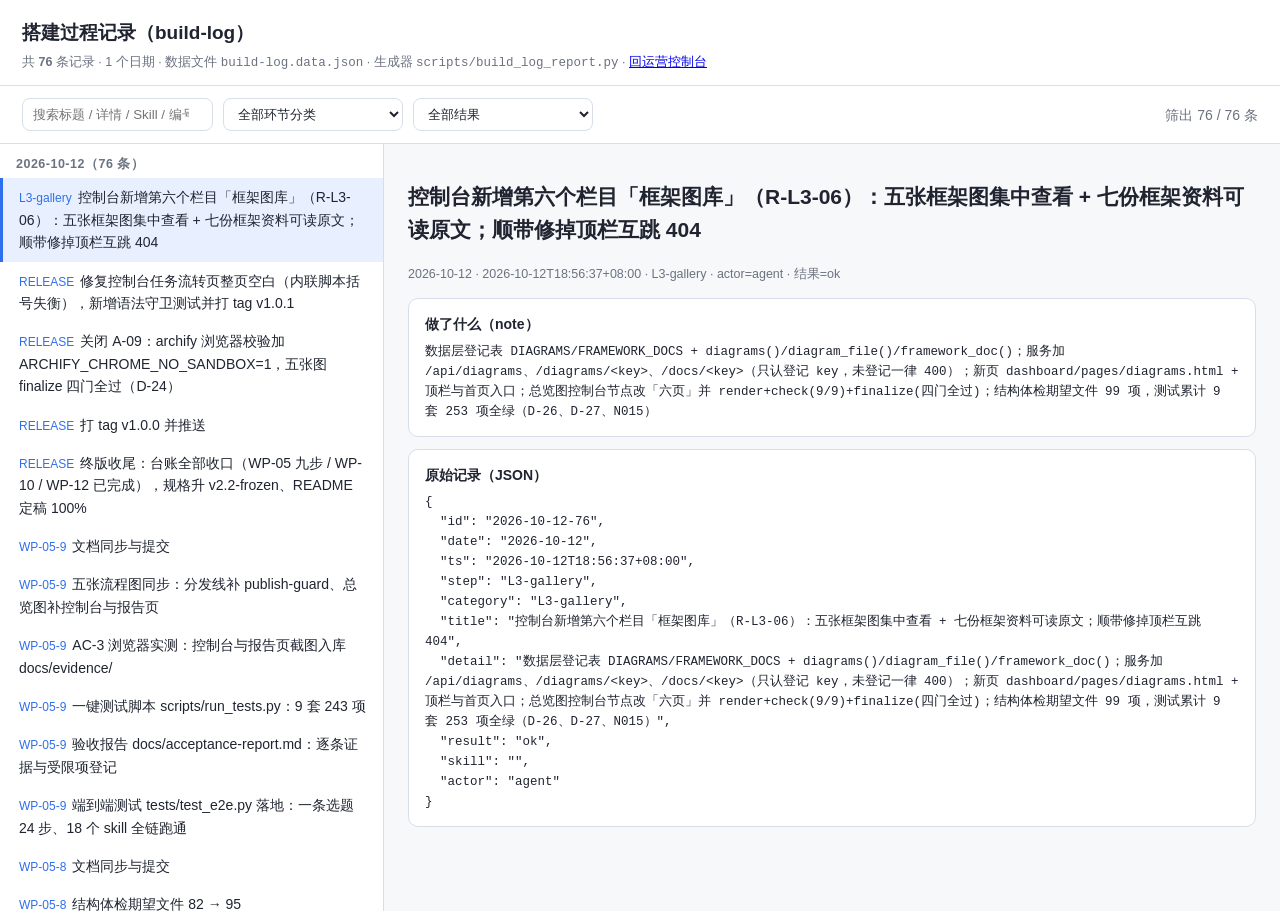
==== commit 8b1ccbe2: "feat(dashboard): N015 —— 控制台新增「框架图库」栏目（R-L3-06），修顶栏互跳 404 按运营负责人要求，把已产出的框架流程图与框架资料集中到控制台一个栏目里： - 数据层" ====
--- a/build-log.html
+++ b/build-log.html
@@ -43,7 +43,7 @@
 <!-- 区块：页头 -->
 <header>
   <h1>搭建过程记录（build-log）</h1>
-  <div class="sub">共 <b id="total">75</b> 条记录 · <span id="dates">1</span> 个日期 ·
+  <div class="sub">共 <b id="total">76</b> 条记录 · <span id="dates">1</span> 个日期 ·
     数据文件 <code>build-log.data.json</code> · 生成器 <code>scripts/build_log_report.py</code> ·
     <a href="dashboard/index.html">回运营控制台</a></div>
 </header>
@@ -65,7 +65,7 @@
 </main>
 <script>
 // 区块：数据（由生成脚本内联，便于 file:// 直接打开；同一份数据另有 build-log.data.json）
-window.BUILD_LOG = {"generated_at": "2026-10-12T16:19:25+08:00", "generator": "scripts/build_log_report.py", "title": "搭建过程记录（build-log）", "total": 75, "dates": [{"date": "2026-10-12", "count": 75, "titles": [{"id": "2026-10-12-75", "title": "修复控制台任务流转页整页空白（内联脚本括号失衡），新增语法守卫测试并打 tag v1.0.1", "step": "RELEASE", "result": "ok"}, {"id": "2026-10-12-73", "title": "关闭 A-09：archify 浏览器校验加 ARCHIFY_CHROME_NO_SANDBOX=1，五张图 finalize 四门全过（D-24）", "step": "RELEASE", "result": "ok"}, {"id": "2026-10-12-72", "title": "打 tag v1.0.0 并推送", "step": "RELEASE", "result": "ok"}, {"id": "2026-10-12-71", "title": "终版收尾：台账全部收口（WP-05 九步 / WP-10 / WP-12 已完成），规格升 v2.2-frozen、README 定稿 100%", "step": "RELEASE", "result": "ok"}, {"id": "2026-10-12-70", "title": "文档同步与提交", "step": "WP-05-9", "result": "ok"}, {"id": "2026-10-12-69", "title": "五张流程图同步：分发线补 publish-guard、总览图补控制台与报告页", "step": "WP-05-9", "result": "ok"}, {"id": "2026-10-12-68", "title": "AC-3 浏览器实测：控制台与报告页截图入库 docs/evidence/", "step": "WP-05-9", "result": "ok"}, {"id": "2026-10-12-67", "title": "一键测试脚本 scripts/run_tests.py：9 套 243 项", "step": "WP-05-9", "result": "ok"}, {"id": "2026-10-12-66", "title": "验收报告 docs/acceptance-report.md：逐条证据与受限项登记", "step": "WP-05-9", "result": "ok"}, {"id": "2026-10-12-65", "title": "端到端测试 tests/test_e2e.py 落地：一条选题 24 步、18 个 skill 全链跑通", "step": "WP-05-9", "result": "ok"}, {"id": "2026-10-12-64", "title": "文档同步与提交", "step": "WP-05-8", "result": "ok"}, {"id": "2026-10-12-63", "title": "结构体检期望文件 82 → 95", "step": "WP-05-8", "result": "ok"}, {"id": "2026-10-12-62", "title": "控制台与报告页模拟测试 33 项通过", "step": "WP-05-8", "result": "ok"}, {"id": "2026-10-12-61", "title": "新增 build-log 生成器与根目录产物", "step": "WP-05-8", "result": "ok"}, {"id": "2026-10-12-60", "title": "落地控制台五页与前端公共库", "step": "WP-05-8", "result": "ok"}, {"id": "2026-10-12-59", "title": "新增本地服务 `scripts/serve_dashboard.py`", "step": "WP-05-8", "result": "ok"}, {"id": "2026-10-12-58", "title": "新增控制台只读数据层 `_shared/console.py`", "step": "WP-05-8", "result": "ok"}, {"id": "2026-10-12-74", "title": "控制台调用 hotspot-collector collect", "step": "L3-console", "result": "ok"}, {"id": "2026-10-12-57", "title": "文档同步与提交", "step": "WP-07", "result": "ok"}, {"id": "2026-10-12-56", "title": "结构体检期望文件 68 → 82", "step": "WP-07", "result": "ok"}, {"id": "2026-10-12-55", "title": "编排者模拟测试 33 项通过", "step": "WP-07", "result": "ok"}, {"id": "2026-10-12-54", "title": "汇总回报员落地（summarize 五项，只读）", "step": "WP-07", "result": "ok"}, {"id": "2026-10-12-53", "title": "派单员落地（dispatch / plan / agents）", "step": "WP-07", "result": "ok"}, {"id": "2026-10-12-52", "title": "五个 Agent 定义与交接契约落地", "step": "WP-07", "result": "ok"}, {"id": "2026-10-12-51", "title": "文档同步与提交", "step": "WP-05-7", "result": "ok"}, {"id": "2026-10-12-50", "title": "分发数据线模拟测试 33 项通过", "step": "WP-05-7", "result": "ok"}, {"id": "2026-10-12-49", "title": "新增热点摘要提示词 v1 与四份离线样例", "step": "WP-05-7", "result": "ok"}, {"id": "2026-10-12-48", "title": "三个离线适配器与共享库", "step": "WP-05-7", "result": "ok"}, {"id": "2026-10-12-47", "title": "分发数据线 7 个 skill 三件套落地", "step": "WP-05-7", "result": "ok"}, {"id": "2026-10-12-46", "title": "迁移 0003：热点与发布留痕三张表", "step": "WP-05-7", "result": "ok"}, {"id": "2026-10-12-45", "title": "文档同步与提交", "step": "WP-05-6", "result": "ok"}, {"id": "2026-10-12-44", "title": "视频线模拟测试 22 项通过", "step": "WP-05-6", "result": "ok"}, {"id": "2026-10-12-43", "title": "新增发布准备提示词 v1 与离线样例", "step": "WP-05-6", "result": "ok"}, {"id": "2026-10-12-42", "title": "新增 5 个视频线 skill", "step": "WP-05-6", "result": "ok"}, {"id": "2026-10-12-41", "title": "适配器层接入本地视频能力", "step": "WP-05-6", "result": "ok"}, {"id": "2026-10-12-40", "title": "视频线开工：实测本机 ffmpeg 9.0.2 并写出 _shared/video.py（合成 / 抽帧 / 体检）", "step": "WP-05-6", "result": "ok"}, {"id": "2026-10-12-39", "title": "文档同步与提交", "step": "WP-05-5", "result": "ok"}, {"id": "2026-10-12-38", "title": "结构体检扩展到 47 项期望文件", "step": "WP-05-5", "result": "ok"}, {"id": "2026-10-12-37", "title": "视觉线模拟测试", "step": "WP-05-5", "result": "ok"}, {"id": "2026-10-12-36", "title": "关口枚举扩展", "step": "WP-05-5", "result": "ok"}, {"id": "2026-10-12-35", "title": "离线图像能力", "step": "WP-05-5", "result": "ok"}, {"id": "2026-10-12-34", "title": "视觉线 4 个 skill 落地", "step": "WP-05-5", "result": "ok"}, {"id": "2026-10-12-33", "title": "结构体检扩展到 38 项期望文件", "step": "WP-05-4", "result": "ok"}, {"id": "2026-10-12-32", "title": "文案线模拟测试", "step": "WP-05-4", "result": "ok"}, {"id": "2026-10-12-31", "title": "提示词升 v2 + 假数据样例库", "step": "WP-05-4", "result": "ok"}, {"id": "2026-10-12-30", "title": "文案线 5 个 skill 落地", "step": "WP-05-4", "result": "ok"}, {"id": "2026-10-12-29", "title": "共享库扩展（recording / hitl / workspace_dir）", "step": "WP-05-4", "result": "ok"}, {"id": "2026-10-12-28", "title": "结构体检脚本扩展（三件套检查）", "step": "WP-05-3", "result": "ok"}, {"id": "2026-10-12-27", "title": "适配器层模拟测试 tests/test_adapters.py", "step": "WP-05-3", "result": "ok"}, {"id": "2026-10-12-26", "title": "适配器同步脚本 scripts/seed_adapters.py", "step": "WP-05-3", "result": "ok"}, {"id": "2026-10-12-25", "title": "统一调用入口 skill", "step": "WP-05-3", "result": "ok"}, {"id": "2026-10-12-24", "title": "提示词模板与注册表 skill", "step": "WP-05-3", "result": "ok"}, {"id": "2026-10-12-23", "title": "共享运行库 .dsh/skills/_shared/", "step": "WP-05-3", "result": "ok"}, {"id": "2026-10-12-22", "title": "适配器登记表 templates/adapters/registry.json", "step": "WP-05-3", "result": "ok"}, {"id": "2026-10-12-21", "title": "建本地库 db/app.db", "step": "WP-05-2", "result": "ok"}, {"id": "2026-10-12-20", "title": "数据库模拟测试 tests/test_db.py", "step": "WP-05-2", "result": "ok"}, {"id": "2026-10-12-19", "title": "建库脚本 scripts/db_init.py", "step": "WP-05-2", "result": "ok"}, {"id": "2026-10-12-18", "title": "生成首次迁移与种子数据", "step": "WP-05-2", "result": "ok"}, {"id": "2026-10-12-17", "title": "设计并落盘数据库结构 db/schema.sql", "step": "WP-05-2", "result": "ok"}, {"id": "2026-10-12-16", "title": "依实测修订 skill 三件套规则", "step": "WP-05-1", "result": "ok"}, {"id": "2026-10-12-15", "title": "结构体检脚本首次运行", "step": "WP-05-1", "result": "ok"}, {"id": "2026-10-12-14", "title": "产出目录及文件说明与索引文档", "step": "WP-05-1", "result": "ok"}, {"id": "2026-10-12-13", "title": "建顶层目录骨架与各目录 README", "step": "WP-05-1", "result": "ok"}, {"id": "2026-10-12-12", "title": "实测 DSH skill 发现机制（探针）", "step": "WP-05-1", "result": "ok"}, {"id": "2026-10-12-11", "title": "确认目录方案", "step": "WP-05-1", "result": "ok"}, {"id": "2026-10-12-10", "title": "提交推送分环节图与设计文档", "step": "N004", "result": "ok"}, {"id": "2026-10-12-9", "title": "Skill 岗位与数量设计 + README 契约 + 目录结构提案", "step": "N004", "result": "ok"}, {"id": "2026-10-12-8", "title": "产出 4 张分环节操作流程图", "step": "N004", "result": "ok"}, {"id": "2026-10-12-7", "title": "提交推送整体流程图", "step": "N003", "result": "ok"}, {"id": "2026-10-12-6", "title": "登记 archify browser-check 环境限制", "step": "N003", "result": "blocked"}, {"id": "2026-10-12-5", "title": "产出整体运营流程图 FLOW-OVERALL", "step": "N003", "result": "ok"}, {"id": "2026-10-12-4", "title": "git init + 首推 GitHub 远端与基线 tag", "step": "N002", "result": "ok"}, {"id": "2026-10-12-3", "title": "S1~S14 与 Q-1~Q-19 全部落定，规格冻结", "step": "N002", "result": "ok"}, {"id": "2026-10-12-2", "title": "提出 14 条完善建议 S1~S14 与 5 个阻塞项", "step": "N001", "result": "ok"}, {"id": "2026-10-12-1", "title": "梳理自媒体创作运营团队三层需求，重写需求规格", "step": "N001", "result": "ok"}]}], "entries": [{"id": "2026-10-12-75", "date": "2026-10-12", "ts": "2026-10-12T18:10:00+08:00", "step": "RELEASE", "category": "RELEASE", "title": "修复控制台任务流转页整页空白（内联脚本括号失衡），新增语法守卫测试并打 tag v1.0.1", "detail": "HTTP 200 不代表页面能看；五页 + app.js 现由 node --check 守住（D-25）", "result": "ok", "skill": "", "actor": "agent"}, {"id": "2026-10-12-73", "date": "2026-10-12", "ts": "2026-10-12T17:20:00+08:00", "step": "RELEASE", "category": "RELEASE", "title": "关闭 A-09：archify 浏览器校验加 ARCHIFY_CHROME_NO_SANDBOX=1，五张图 finalize 四门全过（D-24）", "detail": "命令写进五张图 README 与 .archify/README.md；AC-7 用例守住", "result": "ok", "skill": "", "actor": "agent"}, {"id": "2026-10-12-72", "date": "2026-10-12", "ts": "2026-10-12T17:00:00+08:00", "step": "RELEASE", "category": "RELEASE", "title": "打 tag v1.0.0 并推送", "detail": "四个工作包收口；远端标签见 origin", "result": "ok", "skill": "", "actor": "agent"}, {"id": "2026-10-12-71", "date": "2026-10-12", "ts": "2026-10-12T17:00:00+08:00", "step": "RELEASE", "category": "RELEASE", "title": "终版收尾：台账全部收口（WP-05 九步 / WP-10 / WP-12 已完成），规格升 v2.2-frozen、README 定稿 100%", "detail": "需求条款与 v2.1-frozen 逐条一致；仅 A-09 待环境", "result": "ok", "skill": "", "actor": "agent"}, {"id": "2026-10-12-70", "date": "2026-10-12", "ts": "2026-10-12T16:00:00+08:00", "step": "WP-05-9", "category": "WP-05", "title": "文档同步与提交", "detail": "规格 v2.1.12 / README 100% / 台账 WP-05 与 WP-12 收口 / 决议 D-22~D-23 / 讨论节点 N014 / tag v0.13.0-e2e", "result": "ok", "skill": "", "actor": "agent"}, {"id": "2026-10-12-69", "date": "2026-10-12", "ts": "2026-10-12T16:00:00+08:00", "step": "WP-05-9", "category": "WP-05", "title": "五张流程图同步：分发线补 publish-guard、总览图补控制台与报告页", "detail": "render + check 两图 9/9；browser-check 受限 A-09", "result": "ok", "skill": "", "actor": "agent"}, {"id": "2026-10-12-68", "date": "2026-10-12", "ts": "2026-10-12T16:00:00+08:00", "step": "WP-05-9", "category": "WP-05", "title": "AC-3 浏览器实测：控制台与报告页截图入库 docs/evidence/", "detail": "127.0.0.1:8791；报告页搜索与切换可用", "result": "ok", "skill": "", "actor": "agent"}, {"id": "2026-10-12-67", "date": "2026-10-12", "ts": "2026-10-12T16:00:00+08:00", "step": "WP-05-9", "category": "WP-05", "title": "一键测试脚本 scripts/run_tests.py：9 套 243 项", "detail": "R-L2-02；AC-5", "result": "ok", "skill": "", "actor": "agent"}, {"id": "2026-10-12-66", "date": "2026-10-12", "ts": "2026-10-12T16:00:00+08:00", "step": "WP-05-9", "category": "WP-05", "title": "验收报告 docs/acceptance-report.md：逐条证据与受限项登记", "detail": "AC-1~AC-7；A-09 如实写明", "result": "ok", "skill": "", "actor": "agent"}, {"id": "2026-10-12-65", "date": "2026-10-12", "ts": "2026-10-12T16:00:00+08:00", "step": "WP-05-9", "category": "WP-05", "title": "端到端测试 tests/test_e2e.py 落地：一条选题 24 步、18 个 skill 全链跑通", "detail": "AC-1~AC-7；13 项全部通过", "result": "ok", "skill": "", "actor": "agent"}, {"id": "2026-10-12-64", "date": "2026-10-12", "ts": "2026-10-12T15:00:00+08:00", "step": "WP-05-8", "category": "WP-05", "title": "文档同步与提交", "detail": "roster / 目录说明 / 决议 D-20~D-21 / 规格 v2.1.11 / README + tag v0.12.0-dashboard", "result": "ok", "skill": "", "actor": "agent"}, {"id": "2026-10-12-63", "date": "2026-10-12", "ts": "2026-10-12T15:00:00+08:00", "step": "WP-05-8", "category": "WP-05", "title": "结构体检期望文件 82 → 95", "detail": "scripts/structure_check.py：expected_files=95、problems=[]", "result": "ok", "skill": "", "actor": "agent"}, {"id": "2026-10-12-62", "date": "2026-10-12", "ts": "2026-10-12T15:00:00+08:00", "step": "WP-05-8", "category": "WP-05", "title": "控制台与报告页模拟测试 33 项通过", "detail": "tests/test_dashboard.py：数据层口径 / 坏行不致命 / 白名单与路径越界 / 静态页可达 / 页面能走到四页与报告页（累计 230 项）", "result": "ok", "skill": "", "actor": "agent"}, {"id": "2026-10-12-61", "date": "2026-10-12", "ts": "2026-10-12T15:00:00+08:00", "step": "WP-05-8", "category": "WP-05", "title": "新增 build-log 生成器与根目录产物", "detail": "`scripts/build_log_report.py` 扫 `logs/*.jsonl` 生成仓库根 `build-log.html` + `build-log.data.json`（57 条记录、数据内联可 file:// 打开，R-L2-05/R-L2-06）", "result": "ok", "skill": "", "actor": "agent"}, {"id": "2026-10-12-60", "date": "2026-10-12", "ts": "2026-10-12T15:00:00+08:00", "step": "WP-05-8", "category": "WP-05", "title": "落地控制台五页与前端公共库", "detail": "总览 / 任务流转 / 文案生成（关口① 三选一对比卡）/ 发布操作 / 数据与复盘 + `dashboard/assets/{app.js,style.css}`（保留区块注释，R-L2-08）", "result": "ok", "skill": "", "actor": "agent"}, {"id": "2026-10-12-59", "date": "2026-10-12", "ts": "2026-10-12T15:00:00+08:00", "step": "WP-05-8", "category": "WP-05", "title": "新增本地服务 `scripts/serve_dashboard.py`", "detail": "只监听 127.0.0.1:8787；`/api/health|snapshot|task|copy|artifacts` 只读，`/api/run` 按白名单调 skill，页面参数禁传 --db/--allow-paid（C-09）", "result": "ok", "skill": "", "actor": "agent"}, {"id": "2026-10-12-58", "date": "2026-10-12", "ts": "2026-10-12T15:00:00+08:00", "step": "WP-05-8", "category": "WP-05", "title": "新增控制台只读数据层 `_shared/console.py`", "detail": "环节 / 状态 / 关口中文口径、任务总览、环节看板、人工待办、发布队列、指标、热点、轨迹、日志读取（不写任何库表）", "result": "ok", "skill": "", "actor": "agent"}, {"id": "2026-10-12-74", "date": "2026-10-12", "ts": "2026-10-12T14:23:11+08:00", "step": "L3-console", "category": "L3-console", "title": "控制台调用 hotspot-collector collect", "detail": "{\n  \"batch_key\": \"hotspot-20261012T142311\",\n  \"batch_id\": 3,\n  \"keyword\": \"打工人 春节\",\n  \"source\": \"fixture\",\n  \"count\": 8,\n  \"categories\": {\n    \"情绪冲突\": 3,\n    \"干货教程\": 3,\n    \"热点观点\": 2,\n    \"其他\": 0\n  },\n  \"collect_adapter\": \"browser.local-fixture\",\n  \"classify_adapter\": \"llm.mock\",\n  \"model_version\": ", "result": "ok", "skill": "hotspot-collector", "actor": "运营（控制台）"}, {"id": "2026-10-12-57", "date": "2026-10-12", "ts": "2026-10-12T14:00:00+08:00", "step": "WP-07", "category": "WP-07", "title": "文档同步与提交", "detail": "roster / 目录说明 / 决议 D-17~D-19 / 规格 v2.1.10 / README + tag v0.11.0-agents", "result": "ok", "skill": "", "actor": "agent"}, {"id": "2026-10-12-56", "date": "2026-10-12", "ts": "2026-10-12T14:00:00+08:00", "step": "WP-07", "category": "WP-07", "title": "结构体检期望文件 68 → 82", "detail": "scripts/structure_check.py：expected_files=82、problems=[]、25 个 skill 三件套齐全", "result": "ok", "skill": "", "actor": "agent"}, {"id": "2026-10-12-55", "date": "2026-10-12", "ts": "2026-10-12T14:00:00+08:00", "step": "WP-07", "category": "WP-07", "title": "编排者模拟测试 33 项通过", "detail": "tests/test_orchestrator.py（含契约反例：缺 done 段与假 Skill 目录都能被挑出）；累计 197 项", "result": "ok", "skill": "", "actor": "agent"}, {"id": "2026-10-12-54", "date": "2026-10-12", "ts": "2026-10-12T14:00:00+08:00", "step": "WP-07", "category": "WP-07", "title": "汇总回报员落地（summarize 五项，只读）", "detail": "当前环节 / 已完成步骤 / 待办关口 / 关键产物 / 下一步找谁；缺口照实写、不代答关口、不改任务状态", "result": "ok", "skill": "summary-writer", "actor": "agent"}, {"id": "2026-10-12-53", "date": "2026-10-12", "ts": "2026-10-12T14:00:00+08:00", "step": "WP-07", "category": "WP-07", "title": "派单员落地（dispatch / plan / agents）", "detail": "建话题 + 任务 + 派单书两份（kind=manifest role=dispatch prompt_version=none）；未知平台/非法字数/未知任务退出码 2；plan 按当前环节路由", "result": "ok", "skill": "task-decomposer", "actor": "agent"}, {"id": "2026-10-12-52", "date": "2026-10-12", "ts": "2026-10-12T14:00:00+08:00", "step": "WP-07", "category": "WP-07", "title": "五个 Agent 定义与交接契约落地", "detail": "agents/orchestrator/config.yml（契约唯一事实源：五 Agent 档案 + 三段契约 + 五个关口 + 环节路由）；agents/{orchestrator,copy-agent,visual-agent,video-agent,publish-agent}/README.md", "result": "ok", "skill": "artifact-recorder", "actor": "agent"}, {"id": "2026-10-12-51", "date": "2026-10-12", "ts": "2026-10-12T13:30:00+08:00", "step": "WP-05-7", "category": "WP-05", "title": "文档同步与提交", "detail": "roster / 目录说明 / 决议 D-15、D-16 / 规格 v2.1.9 / README + tag v0.10.0-publish-line", "result": "ok", "skill": "", "actor": "agent"}, {"id": "2026-10-12-50", "date": "2026-10-12", "ts": "2026-10-12T13:30:00+08:00", "step": "WP-05-7", "category": "WP-05", "title": "分发数据线模拟测试 33 项通过", "detail": "含热点采集与批次去重、汇总表与 CSV、飞书降级导出、只填写不提交（C-08）、关口③ 授权与回填、指标同键更新、复盘报告与红线阻断；累计 164 项", "result": "ok", "skill": "", "actor": "agent"}, {"id": "2026-10-12-49", "date": "2026-10-12", "ts": "2026-10-12T13:30:00+08:00", "step": "WP-05-7", "category": "WP-05", "title": "新增热点摘要提示词 v1 与四份离线样例", "detail": "templates/prompts/hotspot-summarize.md；templates/mock/{hotspot-source.v1.json,hotspot-summarize.v1.txt,metrics.v1.json,review-report.v1.txt}（库内 7 份模板）", "result": "ok", "skill": "", "actor": "agent"}, {"id": "2026-10-12-48", "date": "2026-10-12", "ts": "2026-10-12T13:30:00+08:00", "step": "WP-05-7", "category": "WP-05", "title": "三个离线适配器与共享库", "detail": "browser.local-fixture / browser.fill-plan / metrics.local-fixture；_shared/hotspots.py、_shared/metrics.py、_shared/publish_guard.py", "result": "ok", "skill": "", "actor": "agent"}, {"id": "2026-10-12-47", "date": "2026-10-12", "ts": "2026-10-12T13:30:00+08:00", "step": "WP-05-7", "category": "WP-05", "title": "分发数据线 7 个 skill 三件套落地", "detail": "hotspot-collector、table-builder、feishu-sync、browser-publisher、metrics-collector、review-reporter、publish-guard（累计 23 个目录）", "result": "ok", "skill": "", "actor": "agent"}, {"id": "2026-10-12-46", "date": "2026-10-12", "ts": "2026-10-12T13:30:00+08:00", "step": "WP-05-7", "category": "WP-05", "title": "迁移 0003：热点与发布留痕三张表", "detail": "hotspot_batches / hotspot_items / publish_records；库表 13→16，迁移链与 schema.sql 结构一致", "result": "ok", "skill": "", "actor": "agent"}, {"id": "2026-10-12-45", "date": "2026-10-12", "ts": "2026-10-12T12:40:00+08:00", "step": "WP-05-6", "category": "WP-05", "title": "文档同步与提交", "detail": "roster / 目录说明 / 决议 D-13、D-14 / 规格 v2.1.8 / README + tag v0.9.0-video-line", "result": "ok", "skill": "", "actor": "agent"}, {"id": "2026-10-12-44", "date": "2026-10-12", "ts": "2026-10-12T12:40:00+08:00", "step": "WP-05-6", "category": "WP-05", "title": "视频线模拟测试 22 项通过", "detail": "含整线连跑、关口② 参数生效、红线拒绝绝对化用语、video 链离线终点", "result": "ok", "skill": "", "actor": "agent"}, {"id": "2026-10-12-43", "date": "2026-10-12", "ts": "2026-10-12T12:40:00+08:00", "step": "WP-05-6", "category": "WP-05", "title": "新增发布准备提示词 v1 与离线样例", "detail": "templates/prompts/publish-prep.md、templates/mock/publish-prep.v1.txt（库内 6 份模板）", "result": "ok", "skill": "", "actor": "agent"}, {"id": "2026-10-12-42", "date": "2026-10-12", "ts": "2026-10-12T12:40:00+08:00", "step": "WP-05-6", "category": "WP-05", "title": "新增 5 个视频线 skill", "detail": "三件套齐全（SKILL.md + README.md + run.py）", "result": "ok", "skill": "asset-packager / image-to-video / auto-editor / video-exporter / title-cover-prep", "actor": "agent"}, {"id": "2026-10-12-41", "date": "2026-10-12", "ts": "2026-10-12T12:40:00+08:00", "step": "WP-05-6", "category": "WP-05", "title": "适配器层接入本地视频能力", "detail": "video.ffmpeg implemented=true（ffmpeg_render / ffmpeg_slideshow 两个运行时），video 链离线终点 = 本地 ffmpeg", "result": "ok", "skill": "", "actor": "agent"}, {"id": "2026-10-12-40", "date": "2026-10-12", "ts": "2026-10-12T12:40:00+08:00", "step": "WP-05-6", "category": "WP-05", "title": "视频线开工：实测本机 ffmpeg 9.0.2 并写出 _shared/video.py（合成 / 抽帧 / 体检）", "detail": "踩坑：ffmpeg 9 移除 -vsync；concat 清单必须写绝对路径", "result": "ok", "skill": "", "actor": "agent"}, {"id": "2026-10-12-39", "date": "2026-10-12", "ts": "2026-10-12T11:40:00+08:00", "step": "WP-05-5", "category": "WP-05", "title": "文档同步与提交", "detail": "roster / 目录说明 / 决议 / 规格 / README + tag v0.8.0-visual-line", "result": "ok", "skill": "", "actor": "agent"}, {"id": "2026-10-12-38", "date": "2026-10-12", "ts": "2026-10-12T11:40:00+08:00", "step": "WP-05-5", "category": "WP-05", "title": "结构体检扩展到 47 项期望文件", "detail": "scripts/structure_check.py ok=True", "result": "ok", "skill": "", "actor": "agent"}, {"id": "2026-10-12-37", "date": "2026-10-12", "ts": "2026-10-12T11:40:00+08:00", "step": "WP-05-5", "category": "WP-05", "title": "视觉线模拟测试", "detail": "tests/test_visual_line.py 21 项通过", "result": "ok", "skill": "", "actor": "agent"}, {"id": "2026-10-12-36", "date": "2026-10-12", "ts": "2026-10-12T11:40:00+08:00", "step": "WP-05-5", "category": "WP-05", "title": "关口枚举扩展", "detail": "hitl_events.gate 由 3 值扩到 5 值，迁移 0002 重建表", "result": "ok", "skill": "", "actor": "agent"}, {"id": "2026-10-12-35", "date": "2026-10-12", "ts": "2026-10-12T11:40:00+08:00", "step": "WP-05-5", "category": "WP-05", "title": "离线图像能力", "detail": "新增 _shared/images.py；image 链新增 image.placeholder；split.grid-slicer 接上本地运行时", "result": "ok", "skill": "", "actor": "agent"}, {"id": "2026-10-12-34", "date": "2026-10-12", "ts": "2026-10-12T11:40:00+08:00", "step": "WP-05-5", "category": "WP-05", "title": "视觉线 4 个 skill 落地", "detail": "reference-image-builder / grid-image-builder / image-splitter / image-consistency-checker 三件套齐全", "result": "ok", "skill": "", "actor": "agent"}, {"id": "2026-10-12-33", "date": "2026-10-12", "ts": "2026-10-12T10:20:00+08:00", "step": "WP-05-4", "category": "WP-05", "title": "结构体检扩展到 38 项期望文件", "detail": "scripts/structure_check.py ok=True", "result": "ok", "skill": "", "actor": "agent"}, {"id": "2026-10-12-32", "date": "2026-10-12", "ts": "2026-10-12T10:20:00+08:00", "step": "WP-05-4", "category": "WP-05", "title": "文案线模拟测试", "detail": "tests/test_copy_line.py 24 项通过", "result": "ok", "skill": "", "actor": "agent"}, {"id": "2026-10-12-31", "date": "2026-10-12", "ts": "2026-10-12T10:20:00+08:00", "step": "WP-05-4", "category": "WP-05", "title": "提示词升 v2 + 假数据样例库", "detail": "templates/prompts/*.md v2；templates/mock/ 三份", "result": "ok", "skill": "", "actor": "agent"}, {"id": "2026-10-12-30", "date": "2026-10-12", "ts": "2026-10-12T10:20:00+08:00", "step": "WP-05-4", "category": "WP-05", "title": "文案线 5 个 skill 落地", "detail": "copy-writer / storyboard-builder / artifact-recorder / hitl-gate / storyboard-validator", "result": "ok", "skill": "", "actor": "agent"}, {"id": "2026-10-12-29", "date": "2026-10-12", "ts": "2026-10-12T10:20:00+08:00", "step": "WP-05-4", "category": "WP-05", "title": "共享库扩展（recording / hitl / workspace_dir）", "detail": "五张留痕表唯一写入口 + 三类关口逻辑下沉 _shared", "result": "ok", "skill": "", "actor": "agent"}, {"id": "2026-10-12-28", "date": "2026-10-12", "ts": "2026-10-12T07:40:00+08:00", "step": "WP-05-3", "category": "WP-05", "title": "结构体检脚本扩展（三件套检查）", "detail": "新增 check_skill_triplets()：SKILL.md+README.md+run.py 齐全、frontmatter name 与目录名一致；EXPECTED_ROOT_FILES 增至 34 项；体检退出码 0", "result": "ok", "skill": "", "actor": "agent"}, {"id": "2026-10-12-27", "date": "2026-10-12", "ts": "2026-10-12T07:35:00+08:00", "step": "WP-05-3", "category": "WP-05", "title": "适配器层模拟测试 tests/test_adapters.py", "detail": "34 项全部通过：登记表自洽（含 implemented 与运行时双向一致、链尾离线兜底）、降级行为、零付费门禁、人工兜底、模板渲染与自检、同步与两个 skill 的命令行；全套 62 项（28+33）", "result": "ok", "skill": "", "actor": "agent"}, {"id": "2026-10-12-26", "date": "2026-10-12", "ts": "2026-10-12T07:28:00+08:00", "step": "WP-05-3", "category": "WP-05", "title": "适配器同步脚本 scripts/seed_adapters.py", "detail": "registry.json → adapter_registry 表；--check 只比对不写库；已同步 19 条，比对一致", "result": "ok", "skill": "", "actor": "agent"}, {"id": "2026-10-12-25", "date": "2026-10-12", "ts": "2026-10-12T07:20:00+08:00", "step": "WP-05-3", "category": "WP-05", "title": "统一调用入口 skill", "detail": "run.py 提供 chains|chain/adapters/generate/call；默认零付费（C-09）；全链失败转人工并逐条记录 adapter=status", "result": "ok", "skill": "llm-adapter", "actor": "agent"}, {"id": "2026-10-12-24", "date": "2026-10-12", "ts": "2026-10-12T07:12:00+08:00", "step": "WP-05-3", "category": "WP-05", "title": "提示词模板与注册表 skill", "detail": "templates/prompts/ 三份（copy-generate/storyboard-split/review-report，frontmatter 含 prompt_key/version/variables）；run.py 提供 list/get/render/check/sync；会话技能目录已即时可见", "result": "ok", "skill": "prompt-registry", "actor": "agent"}, {"id": "2026-10-12-23", "date": "2026-10-12", "ts": "2026-10-12T07:05:00+08:00", "step": "WP-05-3", "category": "WP-05", "title": "共享运行库 .dsh/skills/_shared/", "detail": "adapter_runtime.py（降级链 + 零付费门禁 + 实际适配器记录）、prompt_templates.py、env_file.py；不是 skill（无 SKILL.md，DSH 不加载，体检脚本豁免三件套检查）", "result": "ok", "skill": "_shared", "actor": "agent"}, {"id": "2026-10-12-22", "date": "2026-10-12", "ts": "2026-10-12T07:00:00+08:00", "step": "WP-05-3", "category": "WP-05", "title": "适配器登记表 templates/adapters/registry.json", "detail": "7 类服务共 19 条声明（含 llm.manual 人工兜底）；每条含能力/是否要密钥/是否计费/失败特征/降级顺序/是否已接入；换服务只改此文件（R-L2-14/16）", "result": "ok", "skill": "", "actor": "agent"}, {"id": "2026-10-12-21", "date": "2026-10-12", "ts": "2026-10-12T06:12:00+08:00", "step": "WP-05-2", "category": "WP-05", "title": "建本地库 db/app.db", "detail": "python3 scripts/db_init.py → 13 表 2 视图 4 条平台模板；数据库二进制按 R-L1-04 不入库", "result": "ok", "skill": "", "actor": "agent"}, {"id": "2026-10-12-20", "date": "2026-10-12", "ts": "2026-10-12T06:10:00+08:00", "step": "WP-05-2", "category": "WP-05", "title": "数据库模拟测试 tests/test_db.py", "detail": "28 项全部通过：结构可建/迁移链与 schema 一致/幂等/种子幂等/24 条分镜上限与编号唯一/3 套文案与套号唯一/软删保留行/枚举与触发器生效/外键生效/视图可用/建库脚本可用", "result": "ok", "skill": "", "actor": "agent"}, {"id": "2026-10-12-19", "date": "2026-10-12", "ts": "2026-10-12T06:05:00+08:00", "step": "WP-05-2", "category": "WP-05", "title": "建库脚本 scripts/db_init.py", "detail": "支持 --from-migrations 走迁移链、--db 指定路径、--force 重建、--no-seed；默认读 .env 的 DB_PATH，兜底 db/app.db", "result": "ok", "skill": "", "actor": "agent"}, {"id": "2026-10-12-18", "date": "2026-10-12", "ts": "2026-10-12T06:02:00+08:00", "step": "WP-05-2", "category": "WP-05", "title": "生成首次迁移与种子数据", "detail": "db/migrations/0001_init.sql（与 schema.sql 同构并登记 schema_migrations）、db/seed/0001_platform_templates.sql（抖音/小红书/B站/视频号）", "result": "ok", "skill": "", "actor": "agent"}, {"id": "2026-10-12-17", "date": "2026-10-12", "ts": "2026-10-12T06:00:00+08:00", "step": "WP-05-2", "category": "WP-05", "title": "设计并落盘数据库结构 db/schema.sql", "detail": "13 张表（topics/tasks/copy_variants/storyboards/step_runs/artifacts/hitl_events/metrics/adapter_registry/platform_templates/prompt_versions/versions/schema_migrations）+ 2 视图（v_task_progress/v_pending_publish）+ 3 触发器（失败必须写原因/选定套号 1-3/媒体产物大小非零）；全部枚举字段带 CHECK（R-7-02）", "result": "ok", "skill": "", "actor": "agent"}, {"id": "2026-10-12-16", "date": "2026-10-12", "ts": "2026-10-12T05:25:00+08:00", "step": "WP-05-1", "category": "WP-05", "title": "依实测修订 skill 三件套规则", "detail": "skill-roster.md §2 与 skill-readme-contract.md §1.1：SKILL.md（DSH 入口）+ README.md（九段模板）+ run.py", "result": "ok", "skill": "", "actor": "agent"}, {"id": "2026-10-12-15", "date": "2026-10-12", "ts": "2026-10-12T05:20:00+08:00", "step": "WP-05-1", "category": "WP-05", "title": "结构体检脚本首次运行", "detail": "python3 scripts/structure_check.py → 12 目录 + 11 必需文件 + 说明文档覆盖 + 禁止项全部通过，退出码 0", "result": "ok", "skill": "", "actor": "agent"}, {"id": "2026-10-12-14", "date": "2026-10-12", "ts": "2026-10-12T05:15:00+08:00", "step": "WP-05-1", "category": "WP-05", "title": "产出目录及文件说明与索引文档", "detail": "docs/directory-and-files.md、docs/README.md、docs/decision-log.md（D-01~D-08）、.archify/README.md、.env.example", "result": "ok", "skill": "", "actor": "agent"}, {"id": "2026-10-12-13", "date": "2026-10-12", "ts": "2026-10-12T05:10:00+08:00", "step": "WP-05-1", "category": "WP-05", "title": "建顶层目录骨架与各目录 README", "detail": "agents/ .dsh/skills/ db/ dashboard/ workflows/ templates/ scripts/ tests/ logs/ workspace/ 全部含「用途：」行说明", "result": "ok", "skill": "", "actor": "agent"}, {"id": "2026-10-12-12", "date": "2026-10-12", "ts": "2026-10-12T05:05:00+08:00", "step": "WP-05-1", "category": "WP-05", "title": "实测 DSH skill 发现机制（探针）", "detail": "工作区 .dsh/skills/ 即 DSH 技能根目录，入口文件为 SKILL.md（YAML frontmatter: name/description）；探针加载成功并已删除", "result": "ok", "skill": "probe-discovery", "actor": "agent"}, {"id": "2026-10-12-11", "date": "2026-10-12", "ts": "2026-10-12T05:00:00+08:00", "step": "WP-05-1", "category": "WP-05", "title": "确认目录方案", "detail": "用户逐字：目录按提案建 + 保留 .dsh/skills + 同意分步", "result": "ok", "skill": "", "actor": "user"}, {"id": "2026-10-12-10", "date": "2026-10-12", "ts": "2026-10-12T04:45:00+08:00", "step": "N004", "category": "N004", "title": "提交推送分环节图与设计文档", "detail": "346e8a9 + tag v0.3.0-line-flows", "result": "ok", "skill": "", "actor": "agent"}, {"id": "2026-10-12-9", "date": "2026-10-12", "ts": "2026-10-12T04:42:00+08:00", "step": "N004", "category": "N004", "title": "Skill 岗位与数量设计 + README 契约 + 目录结构提案", "detail": "18 执行岗 + 7 支撑件 = 25 个目录；九段 README 模板 + 机器可判定词汇表；目录提案待用户确认", "result": "ok", "skill": "", "actor": "agent"}, {"id": "2026-10-12-8", "date": "2026-10-12", "ts": "2026-10-12T04:40:00+08:00", "step": "N004", "category": "N004", "title": "产出 4 张分环节操作流程图", "detail": "文案线 FLOW-1 / 视觉线 FLOW-2·3 / 视频线 FLOW-4·5 / 分发数据线 FLOW-6·7·8；4 张均 render 成功且 check ok=true、composition=pass", "result": "ok", "skill": "archify", "actor": "agent"}, {"id": "2026-10-12-7", "date": "2026-10-12", "ts": "2026-10-12T04:35:00+08:00", "step": "N003", "category": "N003", "title": "提交推送整体流程图", "detail": "c6f8d57 + tag v0.2.0-flow-overall", "result": "ok", "skill": "", "actor": "agent"}, {"id": "2026-10-12-6", "date": "2026-10-12", "ts": "2026-10-12T04:32:00+08:00", "step": "N003", "category": "N003", "title": "登记 archify browser-check 环境限制", "detail": "Chrome 沙箱初始化失败（Failed to initialize sandbox / GPU process isn't usable）→ browser-check 不可用；处置：render + check + headless 截图人工核对，登记为 Action A-09，不静默跳过（R-L2-18）", "result": "blocked", "skill": "", "actor": "agent"}, {"id": "2026-10-12-5", "date": "2026-10-12", "ts": "2026-10-12T04:30:00+08:00", "step": "N003", "category": "N003", "title": "产出整体运营流程图 FLOW-OVERALL", "detail": "workflow 类型 16 版均不可用（中文标签 + 6 列网格 + showcase 构图门冲突），改用 architecture 类型；.archify/FLOW-OVERALL-20261012/overall-operations.html，archify check ok=true", "result": "ok", "skill": "archify", "actor": "agent"}, {"id": "2026-10-12-4", "date": "2026-10-12", "ts": "2026-10-12T04:05:00+08:00", "step": "N002", "category": "N002", "title": "git init + 首推 GitHub 远端与基线 tag", "detail": "1193eee + tag v0.1.0-spec-frozen → https://github.com/theyejin/agentFrame.git", "result": "ok", "skill": "", "actor": "agent"}, {"id": "2026-10-12-3", "date": "2026-10-12", "ts": "2026-10-12T04:00:00+08:00", "step": "N002", "category": "N002", "title": "S1~S14 与 Q-1~Q-19 全部落定，规格冻结", "detail": "requirements-spec.md 升 v2.1-frozen；决策记录 §11 取代「待确认问题」；新增 §15 变更同步检查表与附录 A", "result": "ok", "skill": "", "actor": "agent"}, {"id": "2026-10-12-2", "date": "2026-10-12", "ts": "2026-10-12T02:20:00+08:00", "step": "N001", "category": "N001", "title": "提出 14 条完善建议 S1~S14 与 5 个阻塞项", "detail": "待用户处置：Q-1/Q-2/Q-10/Q-15/Q-16", "result": "ok", "skill": "", "actor": "agent"}, {"id": "2026-10-12-1", "date": "2026-10-12", "ts": "2026-10-12T02:10:00+08:00", "step": "N001", "category": "N001", "title": "梳理自媒体创作运营团队三层需求，重写需求规格", "detail": "docs/requirements-spec.md 升 v2.0：新增 §3 讨论留痕制度、§5.2.1 三层边界、§5.3.1 注释规范、§7 数据模型、Q-1~Q-19；新建 docs/discussion-record.md", "result": "ok", "skill": "", "actor": "agent"}]};
+window.BUILD_LOG = {"generated_at": "2026-10-12T18:56:39+08:00", "generator": "scripts/build_log_report.py", "title": "搭建过程记录（build-log）", "total": 76, "dates": [{"date": "2026-10-12", "count": 76, "titles": [{"id": "2026-10-12-76", "title": "控制台新增第六个栏目「框架图库」（R-L3-06）：五张框架图集中查看 + 七份框架资料可读原文；顺带修掉顶栏互跳 404", "step": "L3-gallery", "result": "ok"}, {"id": "2026-10-12-75", "title": "修复控制台任务流转页整页空白（内联脚本括号失衡），新增语法守卫测试并打 tag v1.0.1", "step": "RELEASE", "result": "ok"}, {"id": "2026-10-12-73", "title": "关闭 A-09：archify 浏览器校验加 ARCHIFY_CHROME_NO_SANDBOX=1，五张图 finalize 四门全过（D-24）", "step": "RELEASE", "result": "ok"}, {"id": "2026-10-12-72", "title": "打 tag v1.0.0 并推送", "step": "RELEASE", "result": "ok"}, {"id": "2026-10-12-71", "title": "终版收尾：台账全部收口（WP-05 九步 / WP-10 / WP-12 已完成），规格升 v2.2-frozen、README 定稿 100%", "step": "RELEASE", "result": "ok"}, {"id": "2026-10-12-70", "title": "文档同步与提交", "step": "WP-05-9", "result": "ok"}, {"id": "2026-10-12-69", "title": "五张流程图同步：分发线补 publish-guard、总览图补控制台与报告页", "step": "WP-05-9", "result": "ok"}, {"id": "2026-10-12-68", "title": "AC-3 浏览器实测：控制台与报告页截图入库 docs/evidence/", "step": "WP-05-9", "result": "ok"}, {"id": "2026-10-12-67", "title": "一键测试脚本 scripts/run_tests.py：9 套 243 项", "step": "WP-05-9", "result": "ok"}, {"id": "2026-10-12-66", "title": "验收报告 docs/acceptance-report.md：逐条证据与受限项登记", "step": "WP-05-9", "result": "ok"}, {"id": "2026-10-12-65", "title": "端到端测试 tests/test_e2e.py 落地：一条选题 24 步、18 个 skill 全链跑通", "step": "WP-05-9", "result": "ok"}, {"id": "2026-10-12-64", "title": "文档同步与提交", "step": "WP-05-8", "result": "ok"}, {"id": "2026-10-12-63", "title": "结构体检期望文件 82 → 95", "step": "WP-05-8", "result": "ok"}, {"id": "2026-10-12-62", "title": "控制台与报告页模拟测试 33 项通过", "step": "WP-05-8", "result": "ok"}, {"id": "2026-10-12-61", "title": "新增 build-log 生成器与根目录产物", "step": "WP-05-8", "result": "ok"}, {"id": "2026-10-12-60", "title": "落地控制台五页与前端公共库", "step": "WP-05-8", "result": "ok"}, {"id": "2026-10-12-59", "title": "新增本地服务 `scripts/serve_dashboard.py`", "step": "WP-05-8", "result": "ok"}, {"id": "2026-10-12-58", "title": "新增控制台只读数据层 `_shared/console.py`", "step": "WP-05-8", "result": "ok"}, {"id": "2026-10-12-74", "title": "控制台调用 hotspot-collector collect", "step": "L3-console", "result": "ok"}, {"id": "2026-10-12-57", "title": "文档同步与提交", "step": "WP-07", "result": "ok"}, {"id": "2026-10-12-56", "title": "结构体检期望文件 68 → 82", "step": "WP-07", "result": "ok"}, {"id": "2026-10-12-55", "title": "编排者模拟测试 33 项通过", "step": "WP-07", "result": "ok"}, {"id": "2026-10-12-54", "title": "汇总回报员落地（summarize 五项，只读）", "step": "WP-07", "result": "ok"}, {"id": "2026-10-12-53", "title": "派单员落地（dispatch / plan / agents）", "step": "WP-07", "result": "ok"}, {"id": "2026-10-12-52", "title": "五个 Agent 定义与交接契约落地", "step": "WP-07", "result": "ok"}, {"id": "2026-10-12-51", "title": "文档同步与提交", "step": "WP-05-7", "result": "ok"}, {"id": "2026-10-12-50", "title": "分发数据线模拟测试 33 项通过", "step": "WP-05-7", "result": "ok"}, {"id": "2026-10-12-49", "title": "新增热点摘要提示词 v1 与四份离线样例", "step": "WP-05-7", "result": "ok"}, {"id": "2026-10-12-48", "title": "三个离线适配器与共享库", "step": "WP-05-7", "result": "ok"}, {"id": "2026-10-12-47", "title": "分发数据线 7 个 skill 三件套落地", "step": "WP-05-7", "result": "ok"}, {"id": "2026-10-12-46", "title": "迁移 0003：热点与发布留痕三张表", "step": "WP-05-7", "result": "ok"}, {"id": "2026-10-12-45", "title": "文档同步与提交", "step": "WP-05-6", "result": "ok"}, {"id": "2026-10-12-44", "title": "视频线模拟测试 22 项通过", "step": "WP-05-6", "result": "ok"}, {"id": "2026-10-12-43", "title": "新增发布准备提示词 v1 与离线样例", "step": "WP-05-6", "result": "ok"}, {"id": "2026-10-12-42", "title": "新增 5 个视频线 skill", "step": "WP-05-6", "result": "ok"}, {"id": "2026-10-12-41", "title": "适配器层接入本地视频能力", "step": "WP-05-6", "result": "ok"}, {"id": "2026-10-12-40", "title": "视频线开工：实测本机 ffmpeg 9.0.2 并写出 _shared/video.py（合成 / 抽帧 / 体检）", "step": "WP-05-6", "result": "ok"}, {"id": "2026-10-12-39", "title": "文档同步与提交", "step": "WP-05-5", "result": "ok"}, {"id": "2026-10-12-38", "title": "结构体检扩展到 47 项期望文件", "step": "WP-05-5", "result": "ok"}, {"id": "2026-10-12-37", "title": "视觉线模拟测试", "step": "WP-05-5", "result": "ok"}, {"id": "2026-10-12-36", "title": "关口枚举扩展", "step": "WP-05-5", "result": "ok"}, {"id": "2026-10-12-35", "title": "离线图像能力", "step": "WP-05-5", "result": "ok"}, {"id": "2026-10-12-34", "title": "视觉线 4 个 skill 落地", "step": "WP-05-5", "result": "ok"}, {"id": "2026-10-12-33", "title": "结构体检扩展到 38 项期望文件", "step": "WP-05-4", "result": "ok"}, {"id": "2026-10-12-32", "title": "文案线模拟测试", "step": "WP-05-4", "result": "ok"}, {"id": "2026-10-12-31", "title": "提示词升 v2 + 假数据样例库", "step": "WP-05-4", "result": "ok"}, {"id": "2026-10-12-30", "title": "文案线 5 个 skill 落地", "step": "WP-05-4", "result": "ok"}, {"id": "2026-10-12-29", "title": "共享库扩展（recording / hitl / workspace_dir）", "step": "WP-05-4", "result": "ok"}, {"id": "2026-10-12-28", "title": "结构体检脚本扩展（三件套检查）", "step": "WP-05-3", "result": "ok"}, {"id": "2026-10-12-27", "title": "适配器层模拟测试 tests/test_adapters.py", "step": "WP-05-3", "result": "ok"}, {"id": "2026-10-12-26", "title": "适配器同步脚本 scripts/seed_adapters.py", "step": "WP-05-3", "result": "ok"}, {"id": "2026-10-12-25", "title": "统一调用入口 skill", "step": "WP-05-3", "result": "ok"}, {"id": "2026-10-12-24", "title": "提示词模板与注册表 skill", "step": "WP-05-3", "result": "ok"}, {"id": "2026-10-12-23", "title": "共享运行库 .dsh/skills/_shared/", "step": "WP-05-3", "result": "ok"}, {"id": "2026-10-12-22", "title": "适配器登记表 templates/adapters/registry.json", "step": "WP-05-3", "result": "ok"}, {"id": "2026-10-12-21", "title": "建本地库 db/app.db", "step": "WP-05-2", "result": "ok"}, {"id": "2026-10-12-20", "title": "数据库模拟测试 tests/test_db.py", "step": "WP-05-2", "result": "ok"}, {"id": "2026-10-12-19", "title": "建库脚本 scripts/db_init.py", "step": "WP-05-2", "result": "ok"}, {"id": "2026-10-12-18", "title": "生成首次迁移与种子数据", "step": "WP-05-2", "result": "ok"}, {"id": "2026-10-12-17", "title": "设计并落盘数据库结构 db/schema.sql", "step": "WP-05-2", "result": "ok"}, {"id": "2026-10-12-16", "title": "依实测修订 skill 三件套规则", "step": "WP-05-1", "result": "ok"}, {"id": "2026-10-12-15", "title": "结构体检脚本首次运行", "step": "WP-05-1", "result": "ok"}, {"id": "2026-10-12-14", "title": "产出目录及文件说明与索引文档", "step": "WP-05-1", "result": "ok"}, {"id": "2026-10-12-13", "title": "建顶层目录骨架与各目录 README", "step": "WP-05-1", "result": "ok"}, {"id": "2026-10-12-12", "title": "实测 DSH skill 发现机制（探针）", "step": "WP-05-1", "result": "ok"}, {"id": "2026-10-12-11", "title": "确认目录方案", "step": "WP-05-1", "result": "ok"}, {"id": "2026-10-12-10", "title": "提交推送分环节图与设计文档", "step": "N004", "result": "ok"}, {"id": "2026-10-12-9", "title": "Skill 岗位与数量设计 + README 契约 + 目录结构提案", "step": "N004", "result": "ok"}, {"id": "2026-10-12-8", "title": "产出 4 张分环节操作流程图", "step": "N004", "result": "ok"}, {"id": "2026-10-12-7", "title": "提交推送整体流程图", "step": "N003", "result": "ok"}, {"id": "2026-10-12-6", "title": "登记 archify browser-check 环境限制", "step": "N003", "result": "blocked"}, {"id": "2026-10-12-5", "title": "产出整体运营流程图 FLOW-OVERALL", "step": "N003", "result": "ok"}, {"id": "2026-10-12-4", "title": "git init + 首推 GitHub 远端与基线 tag", "step": "N002", "result": "ok"}, {"id": "2026-10-12-3", "title": "S1~S14 与 Q-1~Q-19 全部落定，规格冻结", "step": "N002", "result": "ok"}, {"id": "2026-10-12-2", "title": "提出 14 条完善建议 S1~S14 与 5 个阻塞项", "step": "N001", "result": "ok"}, {"id": "2026-10-12-1", "title": "梳理自媒体创作运营团队三层需求，重写需求规格", "step": "N001", "result": "ok"}]}], "entries": [{"id": "2026-10-12-76", "date": "2026-10-12", "ts": "2026-10-12T18:56:37+08:00", "step": "L3-gallery", "category": "L3-gallery", "title": "控制台新增第六个栏目「框架图库」（R-L3-06）：五张框架图集中查看 + 七份框架资料可读原文；顺带修掉顶栏互跳 404", "detail": "数据层登记表 DIAGRAMS/FRAMEWORK_DOCS + diagrams()/diagram_file()/framework_doc()；服务加 /api/diagrams、/diagrams/<key>、/docs/<key>（只认登记 key，未登记一律 400）；新页 dashboard/pages/diagrams.html + 顶栏与首页入口；总览图控制台节点改「六页」并 render+check(9/9)+finalize(四门全过)；结构体检期望文件 99 项，测试累计 9 套 253 项全绿（D-26、D-27、N015）", "result": "ok", "skill": "", "actor": "agent"}, {"id": "2026-10-12-75", "date": "2026-10-12", "ts": "2026-10-12T18:10:00+08:00", "step": "RELEASE", "category": "RELEASE", "title": "修复控制台任务流转页整页空白（内联脚本括号失衡），新增语法守卫测试并打 tag v1.0.1", "detail": "HTTP 200 不代表页面能看；五页 + app.js 现由 node --check 守住（D-25）", "result": "ok", "skill": "", "actor": "agent"}, {"id": "2026-10-12-73", "date": "2026-10-12", "ts": "2026-10-12T17:20:00+08:00", "step": "RELEASE", "category": "RELEASE", "title": "关闭 A-09：archify 浏览器校验加 ARCHIFY_CHROME_NO_SANDBOX=1，五张图 finalize 四门全过（D-24）", "detail": "命令写进五张图 README 与 .archify/README.md；AC-7 用例守住", "result": "ok", "skill": "", "actor": "agent"}, {"id": "2026-10-12-72", "date": "2026-10-12", "ts": "2026-10-12T17:00:00+08:00", "step": "RELEASE", "category": "RELEASE", "title": "打 tag v1.0.0 并推送", "detail": "四个工作包收口；远端标签见 origin", "result": "ok", "skill": "", "actor": "agent"}, {"id": "2026-10-12-71", "date": "2026-10-12", "ts": "2026-10-12T17:00:00+08:00", "step": "RELEASE", "category": "RELEASE", "title": "终版收尾：台账全部收口（WP-05 九步 / WP-10 / WP-12 已完成），规格升 v2.2-frozen、README 定稿 100%", "detail": "需求条款与 v2.1-frozen 逐条一致；仅 A-09 待环境", "result": "ok", "skill": "", "actor": "agent"}, {"id": "2026-10-12-70", "date": "2026-10-12", "ts": "2026-10-12T16:00:00+08:00", "step": "WP-05-9", "category": "WP-05", "title": "文档同步与提交", "detail": "规格 v2.1.12 / README 100% / 台账 WP-05 与 WP-12 收口 / 决议 D-22~D-23 / 讨论节点 N014 / tag v0.13.0-e2e", "result": "ok", "skill": "", "actor": "agent"}, {"id": "2026-10-12-69", "date": "2026-10-12", "ts": "2026-10-12T16:00:00+08:00", "step": "WP-05-9", "category": "WP-05", "title": "五张流程图同步：分发线补 publish-guard、总览图补控制台与报告页", "detail": "render + check 两图 9/9；browser-check 受限 A-09", "result": "ok", "skill": "", "actor": "agent"}, {"id": "2026-10-12-68", "date": "2026-10-12", "ts": "2026-10-12T16:00:00+08:00", "step": "WP-05-9", "category": "WP-05", "title": "AC-3 浏览器实测：控制台与报告页截图入库 docs/evidence/", "detail": "127.0.0.1:8791；报告页搜索与切换可用", "result": "ok", "skill": "", "actor": "agent"}, {"id": "2026-10-12-67", "date": "2026-10-12", "ts": "2026-10-12T16:00:00+08:00", "step": "WP-05-9", "category": "WP-05", "title": "一键测试脚本 scripts/run_tests.py：9 套 243 项", "detail": "R-L2-02；AC-5", "result": "ok", "skill": "", "actor": "agent"}, {"id": "2026-10-12-66", "date": "2026-10-12", "ts": "2026-10-12T16:00:00+08:00", "step": "WP-05-9", "category": "WP-05", "title": "验收报告 docs/acceptance-report.md：逐条证据与受限项登记", "detail": "AC-1~AC-7；A-09 如实写明", "result": "ok", "skill": "", "actor": "agent"}, {"id": "2026-10-12-65", "date": "2026-10-12", "ts": "2026-10-12T16:00:00+08:00", "step": "WP-05-9", "category": "WP-05", "title": "端到端测试 tests/test_e2e.py 落地：一条选题 24 步、18 个 skill 全链跑通", "detail": "AC-1~AC-7；13 项全部通过", "result": "ok", "skill": "", "actor": "agent"}, {"id": "2026-10-12-64", "date": "2026-10-12", "ts": "2026-10-12T15:00:00+08:00", "step": "WP-05-8", "category": "WP-05", "title": "文档同步与提交", "detail": "roster / 目录说明 / 决议 D-20~D-21 / 规格 v2.1.11 / README + tag v0.12.0-dashboard", "result": "ok", "skill": "", "actor": "agent"}, {"id": "2026-10-12-63", "date": "2026-10-12", "ts": "2026-10-12T15:00:00+08:00", "step": "WP-05-8", "category": "WP-05", "title": "结构体检期望文件 82 → 95", "detail": "scripts/structure_check.py：expected_files=95、problems=[]", "result": "ok", "skill": "", "actor": "agent"}, {"id": "2026-10-12-62", "date": "2026-10-12", "ts": "2026-10-12T15:00:00+08:00", "step": "WP-05-8", "category": "WP-05", "title": "控制台与报告页模拟测试 33 项通过", "detail": "tests/test_dashboard.py：数据层口径 / 坏行不致命 / 白名单与路径越界 / 静态页可达 / 页面能走到四页与报告页（累计 230 项）", "result": "ok", "skill": "", "actor": "agent"}, {"id": "2026-10-12-61", "date": "2026-10-12", "ts": "2026-10-12T15:00:00+08:00", "step": "WP-05-8", "category": "WP-05", "title": "新增 build-log 生成器与根目录产物", "detail": "`scripts/build_log_report.py` 扫 `logs/*.jsonl` 生成仓库根 `build-log.html` + `build-log.data.json`（57 条记录、数据内联可 file:// 打开，R-L2-05/R-L2-06）", "result": "ok", "skill": "", "actor": "agent"}, {"id": "2026-10-12-60", "date": "2026-10-12", "ts": "2026-10-12T15:00:00+08:00", "step": "WP-05-8", "category": "WP-05", "title": "落地控制台五页与前端公共库", "detail": "总览 / 任务流转 / 文案生成（关口① 三选一对比卡）/ 发布操作 / 数据与复盘 + `dashboard/assets/{app.js,style.css}`（保留区块注释，R-L2-08）", "result": "ok", "skill": "", "actor": "agent"}, {"id": "2026-10-12-59", "date": "2026-10-12", "ts": "2026-10-12T15:00:00+08:00", "step": "WP-05-8", "category": "WP-05", "title": "新增本地服务 `scripts/serve_dashboard.py`", "detail": "只监听 127.0.0.1:8787；`/api/health|snapshot|task|copy|artifacts` 只读，`/api/run` 按白名单调 skill，页面参数禁传 --db/--allow-paid（C-09）", "result": "ok", "skill": "", "actor": "agent"}, {"id": "2026-10-12-58", "date": "2026-10-12", "ts": "2026-10-12T15:00:00+08:00", "step": "WP-05-8", "category": "WP-05", "title": "新增控制台只读数据层 `_shared/console.py`", "detail": "环节 / 状态 / 关口中文口径、任务总览、环节看板、人工待办、发布队列、指标、热点、轨迹、日志读取（不写任何库表）", "result": "ok", "skill": "", "actor": "agent"}, {"id": "2026-10-12-74", "date": "2026-10-12", "ts": "2026-10-12T14:23:11+08:00", "step": "L3-console", "category": "L3-console", "title": "控制台调用 hotspot-collector collect", "detail": "{\n  \"batch_key\": \"hotspot-20261012T142311\",\n  \"batch_id\": 3,\n  \"keyword\": \"打工人 春节\",\n  \"source\": \"fixture\",\n  \"count\": 8,\n  \"categories\": {\n    \"情绪冲突\": 3,\n    \"干货教程\": 3,\n    \"热点观点\": 2,\n    \"其他\": 0\n  },\n  \"collect_adapter\": \"browser.local-fixture\",\n  \"classify_adapter\": \"llm.mock\",\n  \"model_version\": ", "result": "ok", "skill": "hotspot-collector", "actor": "运营（控制台）"}, {"id": "2026-10-12-57", "date": "2026-10-12", "ts": "2026-10-12T14:00:00+08:00", "step": "WP-07", "category": "WP-07", "title": "文档同步与提交", "detail": "roster / 目录说明 / 决议 D-17~D-19 / 规格 v2.1.10 / README + tag v0.11.0-agents", "result": "ok", "skill": "", "actor": "agent"}, {"id": "2026-10-12-56", "date": "2026-10-12", "ts": "2026-10-12T14:00:00+08:00", "step": "WP-07", "category": "WP-07", "title": "结构体检期望文件 68 → 82", "detail": "scripts/structure_check.py：expected_files=82、problems=[]、25 个 skill 三件套齐全", "result": "ok", "skill": "", "actor": "agent"}, {"id": "2026-10-12-55", "date": "2026-10-12", "ts": "2026-10-12T14:00:00+08:00", "step": "WP-07", "category": "WP-07", "title": "编排者模拟测试 33 项通过", "detail": "tests/test_orchestrator.py（含契约反例：缺 done 段与假 Skill 目录都能被挑出）；累计 197 项", "result": "ok", "skill": "", "actor": "agent"}, {"id": "2026-10-12-54", "date": "2026-10-12", "ts": "2026-10-12T14:00:00+08:00", "step": "WP-07", "category": "WP-07", "title": "汇总回报员落地（summarize 五项，只读）", "detail": "当前环节 / 已完成步骤 / 待办关口 / 关键产物 / 下一步找谁；缺口照实写、不代答关口、不改任务状态", "result": "ok", "skill": "summary-writer", "actor": "agent"}, {"id": "2026-10-12-53", "date": "2026-10-12", "ts": "2026-10-12T14:00:00+08:00", "step": "WP-07", "category": "WP-07", "title": "派单员落地（dispatch / plan / agents）", "detail": "建话题 + 任务 + 派单书两份（kind=manifest role=dispatch prompt_version=none）；未知平台/非法字数/未知任务退出码 2；plan 按当前环节路由", "result": "ok", "skill": "task-decomposer", "actor": "agent"}, {"id": "2026-10-12-52", "date": "2026-10-12", "ts": "2026-10-12T14:00:00+08:00", "step": "WP-07", "category": "WP-07", "title": "五个 Agent 定义与交接契约落地", "detail": "agents/orchestrator/config.yml（契约唯一事实源：五 Agent 档案 + 三段契约 + 五个关口 + 环节路由）；agents/{orchestrator,copy-agent,visual-agent,video-agent,publish-agent}/README.md", "result": "ok", "skill": "artifact-recorder", "actor": "agent"}, {"id": "2026-10-12-51", "date": "2026-10-12", "ts": "2026-10-12T13:30:00+08:00", "step": "WP-05-7", "category": "WP-05", "title": "文档同步与提交", "detail": "roster / 目录说明 / 决议 D-15、D-16 / 规格 v2.1.9 / README + tag v0.10.0-publish-line", "result": "ok", "skill": "", "actor": "agent"}, {"id": "2026-10-12-50", "date": "2026-10-12", "ts": "2026-10-12T13:30:00+08:00", "step": "WP-05-7", "category": "WP-05", "title": "分发数据线模拟测试 33 项通过", "detail": "含热点采集与批次去重、汇总表与 CSV、飞书降级导出、只填写不提交（C-08）、关口③ 授权与回填、指标同键更新、复盘报告与红线阻断；累计 164 项", "result": "ok", "skill": "", "actor": "agent"}, {"id": "2026-10-12-49", "date": "2026-10-12", "ts": "2026-10-12T13:30:00+08:00", "step": "WP-05-7", "category": "WP-05", "title": "新增热点摘要提示词 v1 与四份离线样例", "detail": "templates/prompts/hotspot-summarize.md；templates/mock/{hotspot-source.v1.json,hotspot-summarize.v1.txt,metrics.v1.json,review-report.v1.txt}（库内 7 份模板）", "result": "ok", "skill": "", "actor": "agent"}, {"id": "2026-10-12-48", "date": "2026-10-12", "ts": "2026-10-12T13:30:00+08:00", "step": "WP-05-7", "category": "WP-05", "title": "三个离线适配器与共享库", "detail": "browser.local-fixture / browser.fill-plan / metrics.local-fixture；_shared/hotspots.py、_shared/metrics.py、_shared/publish_guard.py", "result": "ok", "skill": "", "actor": "agent"}, {"id": "2026-10-12-47", "date": "2026-10-12", "ts": "2026-10-12T13:30:00+08:00", "step": "WP-05-7", "category": "WP-05", "title": "分发数据线 7 个 skill 三件套落地", "detail": "hotspot-collector、table-builder、feishu-sync、browser-publisher、metrics-collector、review-reporter、publish-guard（累计 23 个目录）", "result": "ok", "skill": "", "actor": "agent"}, {"id": "2026-10-12-46", "date": "2026-10-12", "ts": "2026-10-12T13:30:00+08:00", "step": "WP-05-7", "category": "WP-05", "title": "迁移 0003：热点与发布留痕三张表", "detail": "hotspot_batches / hotspot_items / publish_records；库表 13→16，迁移链与 schema.sql 结构一致", "result": "ok", "skill": "", "actor": "agent"}, {"id": "2026-10-12-45", "date": "2026-10-12", "ts": "2026-10-12T12:40:00+08:00", "step": "WP-05-6", "category": "WP-05", "title": "文档同步与提交", "detail": "roster / 目录说明 / 决议 D-13、D-14 / 规格 v2.1.8 / README + tag v0.9.0-video-line", "result": "ok", "skill": "", "actor": "agent"}, {"id": "2026-10-12-44", "date": "2026-10-12", "ts": "2026-10-12T12:40:00+08:00", "step": "WP-05-6", "category": "WP-05", "title": "视频线模拟测试 22 项通过", "detail": "含整线连跑、关口② 参数生效、红线拒绝绝对化用语、video 链离线终点", "result": "ok", "skill": "", "actor": "agent"}, {"id": "2026-10-12-43", "date": "2026-10-12", "ts": "2026-10-12T12:40:00+08:00", "step": "WP-05-6", "category": "WP-05", "title": "新增发布准备提示词 v1 与离线样例", "detail": "templates/prompts/publish-prep.md、templates/mock/publish-prep.v1.txt（库内 6 份模板）", "result": "ok", "skill": "", "actor": "agent"}, {"id": "2026-10-12-42", "date": "2026-10-12", "ts": "2026-10-12T12:40:00+08:00", "step": "WP-05-6", "category": "WP-05", "title": "新增 5 个视频线 skill", "detail": "三件套齐全（SKILL.md + README.md + run.py）", "result": "ok", "skill": "asset-packager / image-to-video / auto-editor / video-exporter / title-cover-prep", "actor": "agent"}, {"id": "2026-10-12-41", "date": "2026-10-12", "ts": "2026-10-12T12:40:00+08:00", "step": "WP-05-6", "category": "WP-05", "title": "适配器层接入本地视频能力", "detail": "video.ffmpeg implemented=true（ffmpeg_render / ffmpeg_slideshow 两个运行时），video 链离线终点 = 本地 ffmpeg", "result": "ok", "skill": "", "actor": "agent"}, {"id": "2026-10-12-40", "date": "2026-10-12", "ts": "2026-10-12T12:40:00+08:00", "step": "WP-05-6", "category": "WP-05", "title": "视频线开工：实测本机 ffmpeg 9.0.2 并写出 _shared/video.py（合成 / 抽帧 / 体检）", "detail": "踩坑：ffmpeg 9 移除 -vsync；concat 清单必须写绝对路径", "result": "ok", "skill": "", "actor": "agent"}, {"id": "2026-10-12-39", "date": "2026-10-12", "ts": "2026-10-12T11:40:00+08:00", "step": "WP-05-5", "category": "WP-05", "title": "文档同步与提交", "detail": "roster / 目录说明 / 决议 / 规格 / README + tag v0.8.0-visual-line", "result": "ok", "skill": "", "actor": "agent"}, {"id": "2026-10-12-38", "date": "2026-10-12", "ts": "2026-10-12T11:40:00+08:00", "step": "WP-05-5", "category": "WP-05", "title": "结构体检扩展到 47 项期望文件", "detail": "scripts/structure_check.py ok=True", "result": "ok", "skill": "", "actor": "agent"}, {"id": "2026-10-12-37", "date": "2026-10-12", "ts": "2026-10-12T11:40:00+08:00", "step": "WP-05-5", "category": "WP-05", "title": "视觉线模拟测试", "detail": "tests/test_visual_line.py 21 项通过", "result": "ok", "skill": "", "actor": "agent"}, {"id": "2026-10-12-36", "date": "2026-10-12", "ts": "2026-10-12T11:40:00+08:00", "step": "WP-05-5", "category": "WP-05", "title": "关口枚举扩展", "detail": "hitl_events.gate 由 3 值扩到 5 值，迁移 0002 重建表", "result": "ok", "skill": "", "actor": "agent"}, {"id": "2026-10-12-35", "date": "2026-10-12", "ts": "2026-10-12T11:40:00+08:00", "step": "WP-05-5", "category": "WP-05", "title": "离线图像能力", "detail": "新增 _shared/images.py；image 链新增 image.placeholder；split.grid-slicer 接上本地运行时", "result": "ok", "skill": "", "actor": "agent"}, {"id": "2026-10-12-34", "date": "2026-10-12", "ts": "2026-10-12T11:40:00+08:00", "step": "WP-05-5", "category": "WP-05", "title": "视觉线 4 个 skill 落地", "detail": "reference-image-builder / grid-image-builder / image-splitter / image-consistency-checker 三件套齐全", "result": "ok", "skill": "", "actor": "agent"}, {"id": "2026-10-12-33", "date": "2026-10-12", "ts": "2026-10-12T10:20:00+08:00", "step": "WP-05-4", "category": "WP-05", "title": "结构体检扩展到 38 项期望文件", "detail": "scripts/structure_check.py ok=True", "result": "ok", "skill": "", "actor": "agent"}, {"id": "2026-10-12-32", "date": "2026-10-12", "ts": "2026-10-12T10:20:00+08:00", "step": "WP-05-4", "category": "WP-05", "title": "文案线模拟测试", "detail": "tests/test_copy_line.py 24 项通过", "result": "ok", "skill": "", "actor": "agent"}, {"id": "2026-10-12-31", "date": "2026-10-12", "ts": "2026-10-12T10:20:00+08:00", "step": "WP-05-4", "category": "WP-05", "title": "提示词升 v2 + 假数据样例库", "detail": "templates/prompts/*.md v2；templates/mock/ 三份", "result": "ok", "skill": "", "actor": "agent"}, {"id": "2026-10-12-30", "date": "2026-10-12", "ts": "2026-10-12T10:20:00+08:00", "step": "WP-05-4", "category": "WP-05", "title": "文案线 5 个 skill 落地", "detail": "copy-writer / storyboard-builder / artifact-recorder / hitl-gate / storyboard-validator", "result": "ok", "skill": "", "actor": "agent"}, {"id": "2026-10-12-29", "date": "2026-10-12", "ts": "2026-10-12T10:20:00+08:00", "step": "WP-05-4", "category": "WP-05", "title": "共享库扩展（recording / hitl / workspace_dir）", "detail": "五张留痕表唯一写入口 + 三类关口逻辑下沉 _shared", "result": "ok", "skill": "", "actor": "agent"}, {"id": "2026-10-12-28", "date": "2026-10-12", "ts": "2026-10-12T07:40:00+08:00", "step": "WP-05-3", "category": "WP-05", "title": "结构体检脚本扩展（三件套检查）", "detail": "新增 check_skill_triplets()：SKILL.md+README.md+run.py 齐全、frontmatter name 与目录名一致；EXPECTED_ROOT_FILES 增至 34 项；体检退出码 0", "result": "ok", "skill": "", "actor": "agent"}, {"id": "2026-10-12-27", "date": "2026-10-12", "ts": "2026-10-12T07:35:00+08:00", "step": "WP-05-3", "category": "WP-05", "title": "适配器层模拟测试 tests/test_adapters.py", "detail": "34 项全部通过：登记表自洽（含 implemented 与运行时双向一致、链尾离线兜底）、降级行为、零付费门禁、人工兜底、模板渲染与自检、同步与两个 skill 的命令行；全套 62 项（28+33）", "result": "ok", "skill": "", "actor": "agent"}, {"id": "2026-10-12-26", "date": "2026-10-12", "ts": "2026-10-12T07:28:00+08:00", "step": "WP-05-3", "category": "WP-05", "title": "适配器同步脚本 scripts/seed_adapters.py", "detail": "registry.json → adapter_registry 表；--check 只比对不写库；已同步 19 条，比对一致", "result": "ok", "skill": "", "actor": "agent"}, {"id": "2026-10-12-25", "date": "2026-10-12", "ts": "2026-10-12T07:20:00+08:00", "step": "WP-05-3", "category": "WP-05", "title": "统一调用入口 skill", "detail": "run.py 提供 chains|chain/adapters/generate/call；默认零付费（C-09）；全链失败转人工并逐条记录 adapter=status", "result": "ok", "skill": "llm-adapter", "actor": "agent"}, {"id": "2026-10-12-24", "date": "2026-10-12", "ts": "2026-10-12T07:12:00+08:00", "step": "WP-05-3", "category": "WP-05", "title": "提示词模板与注册表 skill", "detail": "templates/prompts/ 三份（copy-generate/storyboard-split/review-report，frontmatter 含 prompt_key/version/variables）；run.py 提供 list/get/render/check/sync；会话技能目录已即时可见", "result": "ok", "skill": "prompt-registry", "actor": "agent"}, {"id": "2026-10-12-23", "date": "2026-10-12", "ts": "2026-10-12T07:05:00+08:00", "step": "WP-05-3", "category": "WP-05", "title": "共享运行库 .dsh/skills/_shared/", "detail": "adapter_runtime.py（降级链 + 零付费门禁 + 实际适配器记录）、prompt_templates.py、env_file.py；不是 skill（无 SKILL.md，DSH 不加载，体检脚本豁免三件套检查）", "result": "ok", "skill": "_shared", "actor": "agent"}, {"id": "2026-10-12-22", "date": "2026-10-12", "ts": "2026-10-12T07:00:00+08:00", "step": "WP-05-3", "category": "WP-05", "title": "适配器登记表 templates/adapters/registry.json", "detail": "7 类服务共 19 条声明（含 llm.manual 人工兜底）；每条含能力/是否要密钥/是否计费/失败特征/降级顺序/是否已接入；换服务只改此文件（R-L2-14/16）", "result": "ok", "skill": "", "actor": "agent"}, {"id": "2026-10-12-21", "date": "2026-10-12", "ts": "2026-10-12T06:12:00+08:00", "step": "WP-05-2", "category": "WP-05", "title": "建本地库 db/app.db", "detail": "python3 scripts/db_init.py → 13 表 2 视图 4 条平台模板；数据库二进制按 R-L1-04 不入库", "result": "ok", "skill": "", "actor": "agent"}, {"id": "2026-10-12-20", "date": "2026-10-12", "ts": "2026-10-12T06:10:00+08:00", "step": "WP-05-2", "category": "WP-05", "title": "数据库模拟测试 tests/test_db.py", "detail": "28 项全部通过：结构可建/迁移链与 schema 一致/幂等/种子幂等/24 条分镜上限与编号唯一/3 套文案与套号唯一/软删保留行/枚举与触发器生效/外键生效/视图可用/建库脚本可用", "result": "ok", "skill": "", "actor": "agent"}, {"id": "2026-10-12-19", "date": "2026-10-12", "ts": "2026-10-12T06:05:00+08:00", "step": "WP-05-2", "category": "WP-05", "title": "建库脚本 scripts/db_init.py", "detail": "支持 --from-migrations 走迁移链、--db 指定路径、--force 重建、--no-seed；默认读 .env 的 DB_PATH，兜底 db/app.db", "result": "ok", "skill": "", "actor": "agent"}, {"id": "2026-10-12-18", "date": "2026-10-12", "ts": "2026-10-12T06:02:00+08:00", "step": "WP-05-2", "category": "WP-05", "title": "生成首次迁移与种子数据", "detail": "db/migrations/0001_init.sql（与 schema.sql 同构并登记 schema_migrations）、db/seed/0001_platform_templates.sql（抖音/小红书/B站/视频号）", "result": "ok", "skill": "", "actor": "agent"}, {"id": "2026-10-12-17", "date": "2026-10-12", "ts": "2026-10-12T06:00:00+08:00", "step": "WP-05-2", "category": "WP-05", "title": "设计并落盘数据库结构 db/schema.sql", "detail": "13 张表（topics/tasks/copy_variants/storyboards/step_runs/artifacts/hitl_events/metrics/adapter_registry/platform_templates/prompt_versions/versions/schema_migrations）+ 2 视图（v_task_progress/v_pending_publish）+ 3 触发器（失败必须写原因/选定套号 1-3/媒体产物大小非零）；全部枚举字段带 CHECK（R-7-02）", "result": "ok", "skill": "", "actor": "agent"}, {"id": "2026-10-12-16", "date": "2026-10-12", "ts": "2026-10-12T05:25:00+08:00", "step": "WP-05-1", "category": "WP-05", "title": "依实测修订 skill 三件套规则", "detail": "skill-roster.md §2 与 skill-readme-contract.md §1.1：SKILL.md（DSH 入口）+ README.md（九段模板）+ run.py", "result": "ok", "skill": "", "actor": "agent"}, {"id": "2026-10-12-15", "date": "2026-10-12", "ts": "2026-10-12T05:20:00+08:00", "step": "WP-05-1", "category": "WP-05", "title": "结构体检脚本首次运行", "detail": "python3 scripts/structure_check.py → 12 目录 + 11 必需文件 + 说明文档覆盖 + 禁止项全部通过，退出码 0", "result": "ok", "skill": "", "actor": "agent"}, {"id": "2026-10-12-14", "date": "2026-10-12", "ts": "2026-10-12T05:15:00+08:00", "step": "WP-05-1", "category": "WP-05", "title": "产出目录及文件说明与索引文档", "detail": "docs/directory-and-files.md、docs/README.md、docs/decision-log.md（D-01~D-08）、.archify/README.md、.env.example", "result": "ok", "skill": "", "actor": "agent"}, {"id": "2026-10-12-13", "date": "2026-10-12", "ts": "2026-10-12T05:10:00+08:00", "step": "WP-05-1", "category": "WP-05", "title": "建顶层目录骨架与各目录 README", "detail": "agents/ .dsh/skills/ db/ dashboard/ workflows/ templates/ scripts/ tests/ logs/ workspace/ 全部含「用途：」行说明", "result": "ok", "skill": "", "actor": "agent"}, {"id": "2026-10-12-12", "date": "2026-10-12", "ts": "2026-10-12T05:05:00+08:00", "step": "WP-05-1", "category": "WP-05", "title": "实测 DSH skill 发现机制（探针）", "detail": "工作区 .dsh/skills/ 即 DSH 技能根目录，入口文件为 SKILL.md（YAML frontmatter: name/description）；探针加载成功并已删除", "result": "ok", "skill": "probe-discovery", "actor": "agent"}, {"id": "2026-10-12-11", "date": "2026-10-12", "ts": "2026-10-12T05:00:00+08:00", "step": "WP-05-1", "category": "WP-05", "title": "确认目录方案", "detail": "用户逐字：目录按提案建 + 保留 .dsh/skills + 同意分步", "result": "ok", "skill": "", "actor": "user"}, {"id": "2026-10-12-10", "date": "2026-10-12", "ts": "2026-10-12T04:45:00+08:00", "step": "N004", "category": "N004", "title": "提交推送分环节图与设计文档", "detail": "346e8a9 + tag v0.3.0-line-flows", "result": "ok", "skill": "", "actor": "agent"}, {"id": "2026-10-12-9", "date": "2026-10-12", "ts": "2026-10-12T04:42:00+08:00", "step": "N004", "category": "N004", "title": "Skill 岗位与数量设计 + README 契约 + 目录结构提案", "detail": "18 执行岗 + 7 支撑件 = 25 个目录；九段 README 模板 + 机器可判定词汇表；目录提案待用户确认", "result": "ok", "skill": "", "actor": "agent"}, {"id": "2026-10-12-8", "date": "2026-10-12", "ts": "2026-10-12T04:40:00+08:00", "step": "N004", "category": "N004", "title": "产出 4 张分环节操作流程图", "detail": "文案线 FLOW-1 / 视觉线 FLOW-2·3 / 视频线 FLOW-4·5 / 分发数据线 FLOW-6·7·8；4 张均 render 成功且 check ok=true、composition=pass", "result": "ok", "skill": "archify", "actor": "agent"}, {"id": "2026-10-12-7", "date": "2026-10-12", "ts": "2026-10-12T04:35:00+08:00", "step": "N003", "category": "N003", "title": "提交推送整体流程图", "detail": "c6f8d57 + tag v0.2.0-flow-overall", "result": "ok", "skill": "", "actor": "agent"}, {"id": "2026-10-12-6", "date": "2026-10-12", "ts": "2026-10-12T04:32:00+08:00", "step": "N003", "category": "N003", "title": "登记 archify browser-check 环境限制", "detail": "Chrome 沙箱初始化失败（Failed to initialize sandbox / GPU process isn't usable）→ browser-check 不可用；处置：render + check + headless 截图人工核对，登记为 Action A-09，不静默跳过（R-L2-18）", "result": "blocked", "skill": "", "actor": "agent"}, {"id": "2026-10-12-5", "date": "2026-10-12", "ts": "2026-10-12T04:30:00+08:00", "step": "N003", "category": "N003", "title": "产出整体运营流程图 FLOW-OVERALL", "detail": "workflow 类型 16 版均不可用（中文标签 + 6 列网格 + showcase 构图门冲突），改用 architecture 类型；.archify/FLOW-OVERALL-20261012/overall-operations.html，archify check ok=true", "result": "ok", "skill": "archify", "actor": "agent"}, {"id": "2026-10-12-4", "date": "2026-10-12", "ts": "2026-10-12T04:05:00+08:00", "step": "N002", "category": "N002", "title": "git init + 首推 GitHub 远端与基线 tag", "detail": "1193eee + tag v0.1.0-spec-frozen → https://github.com/theyejin/agentFrame.git", "result": "ok", "skill": "", "actor": "agent"}, {"id": "2026-10-12-3", "date": "2026-10-12", "ts": "2026-10-12T04:00:00+08:00", "step": "N002", "category": "N002", "title": "S1~S14 与 Q-1~Q-19 全部落定，规格冻结", "detail": "requirements-spec.md 升 v2.1-frozen；决策记录 §11 取代「待确认问题」；新增 §15 变更同步检查表与附录 A", "result": "ok", "skill": "", "actor": "agent"}, {"id": "2026-10-12-2", "date": "2026-10-12", "ts": "2026-10-12T02:20:00+08:00", "step": "N001", "category": "N001", "title": "提出 14 条完善建议 S1~S14 与 5 个阻塞项", "detail": "待用户处置：Q-1/Q-2/Q-10/Q-15/Q-16", "result": "ok", "skill": "", "actor": "agent"}, {"id": "2026-10-12-1", "date": "2026-10-12", "ts": "2026-10-12T02:10:00+08:00", "step": "N001", "category": "N001", "title": "梳理自媒体创作运营团队三层需求，重写需求规格", "detail": "docs/requirements-spec.md 升 v2.0：新增 §3 讨论留痕制度、§5.2.1 三层边界、§5.3.1 注释规范、§7 数据模型、Q-1~Q-19；新建 docs/discussion-record.md", "result": "ok", "skill": "", "actor": "agent"}]};
 
 // 区块：状态与工具函数
 const state = { q: "", cat: "", res: "", active: null };
